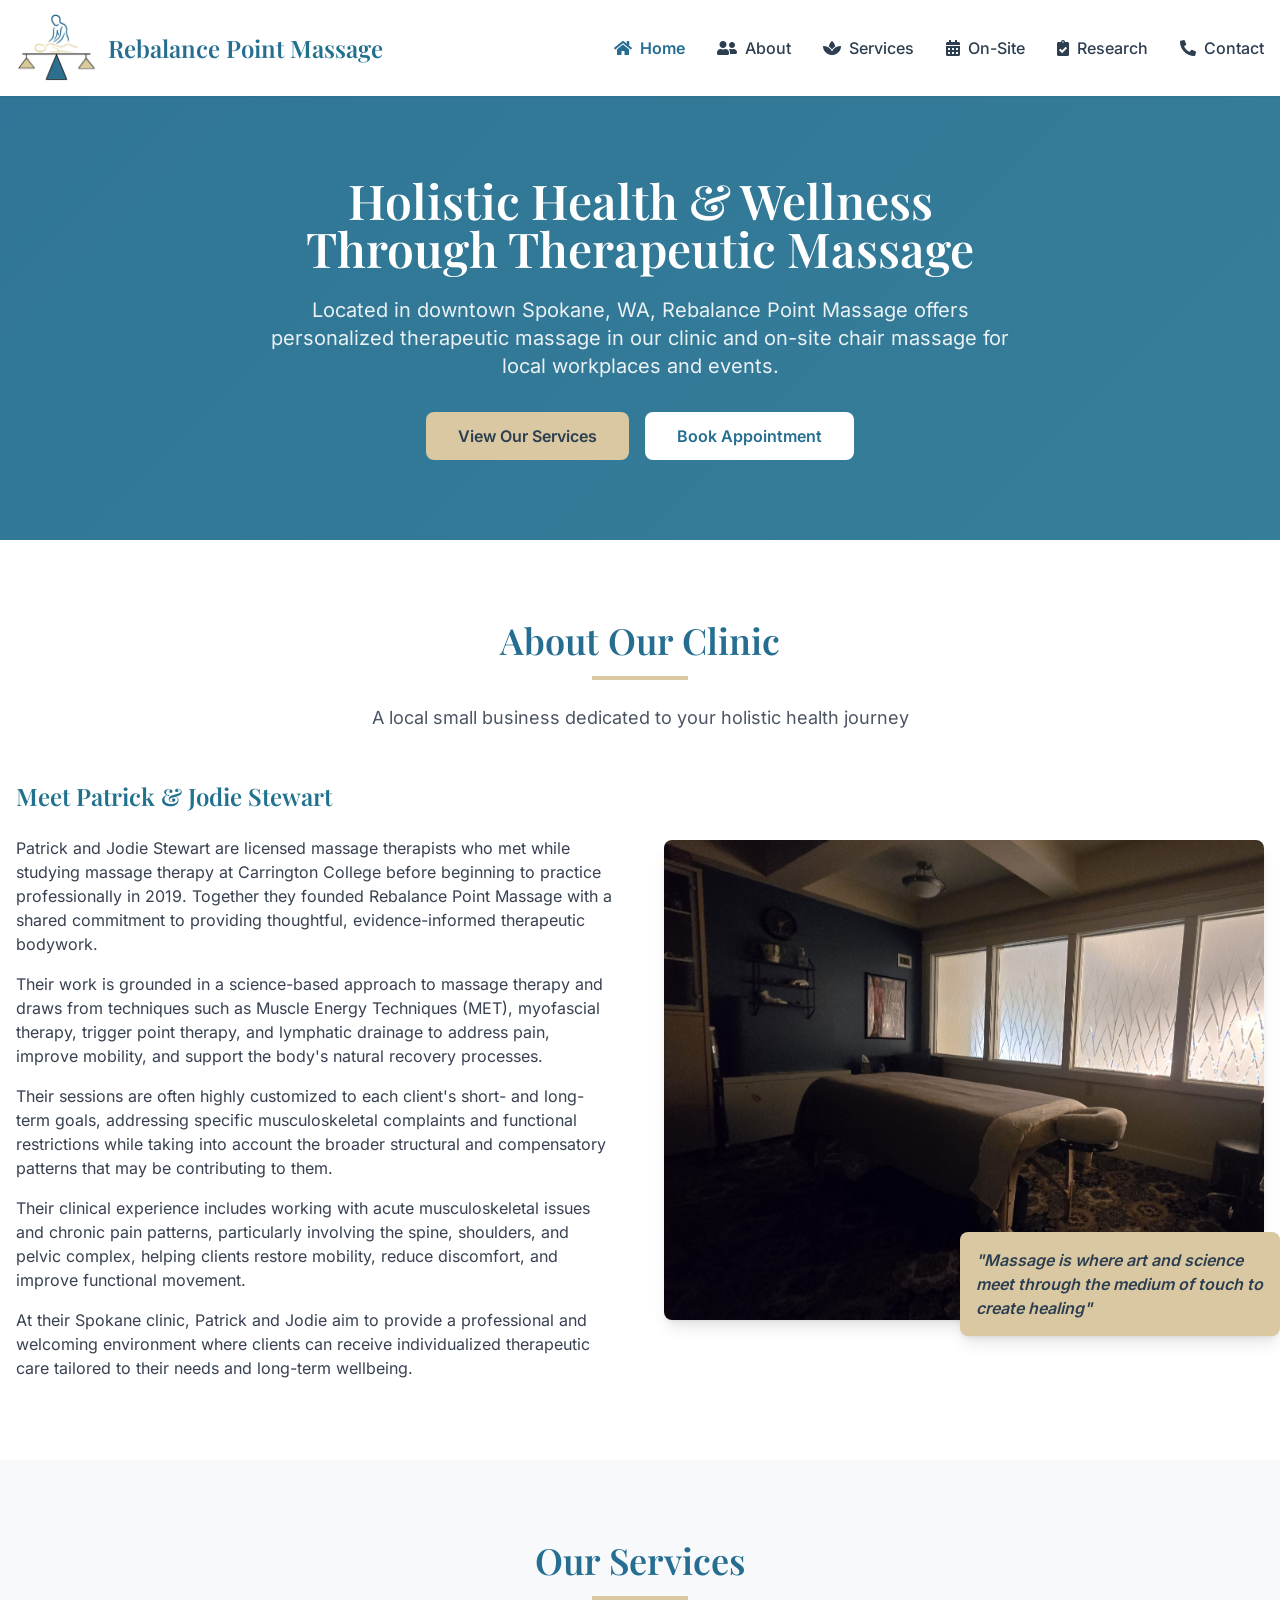
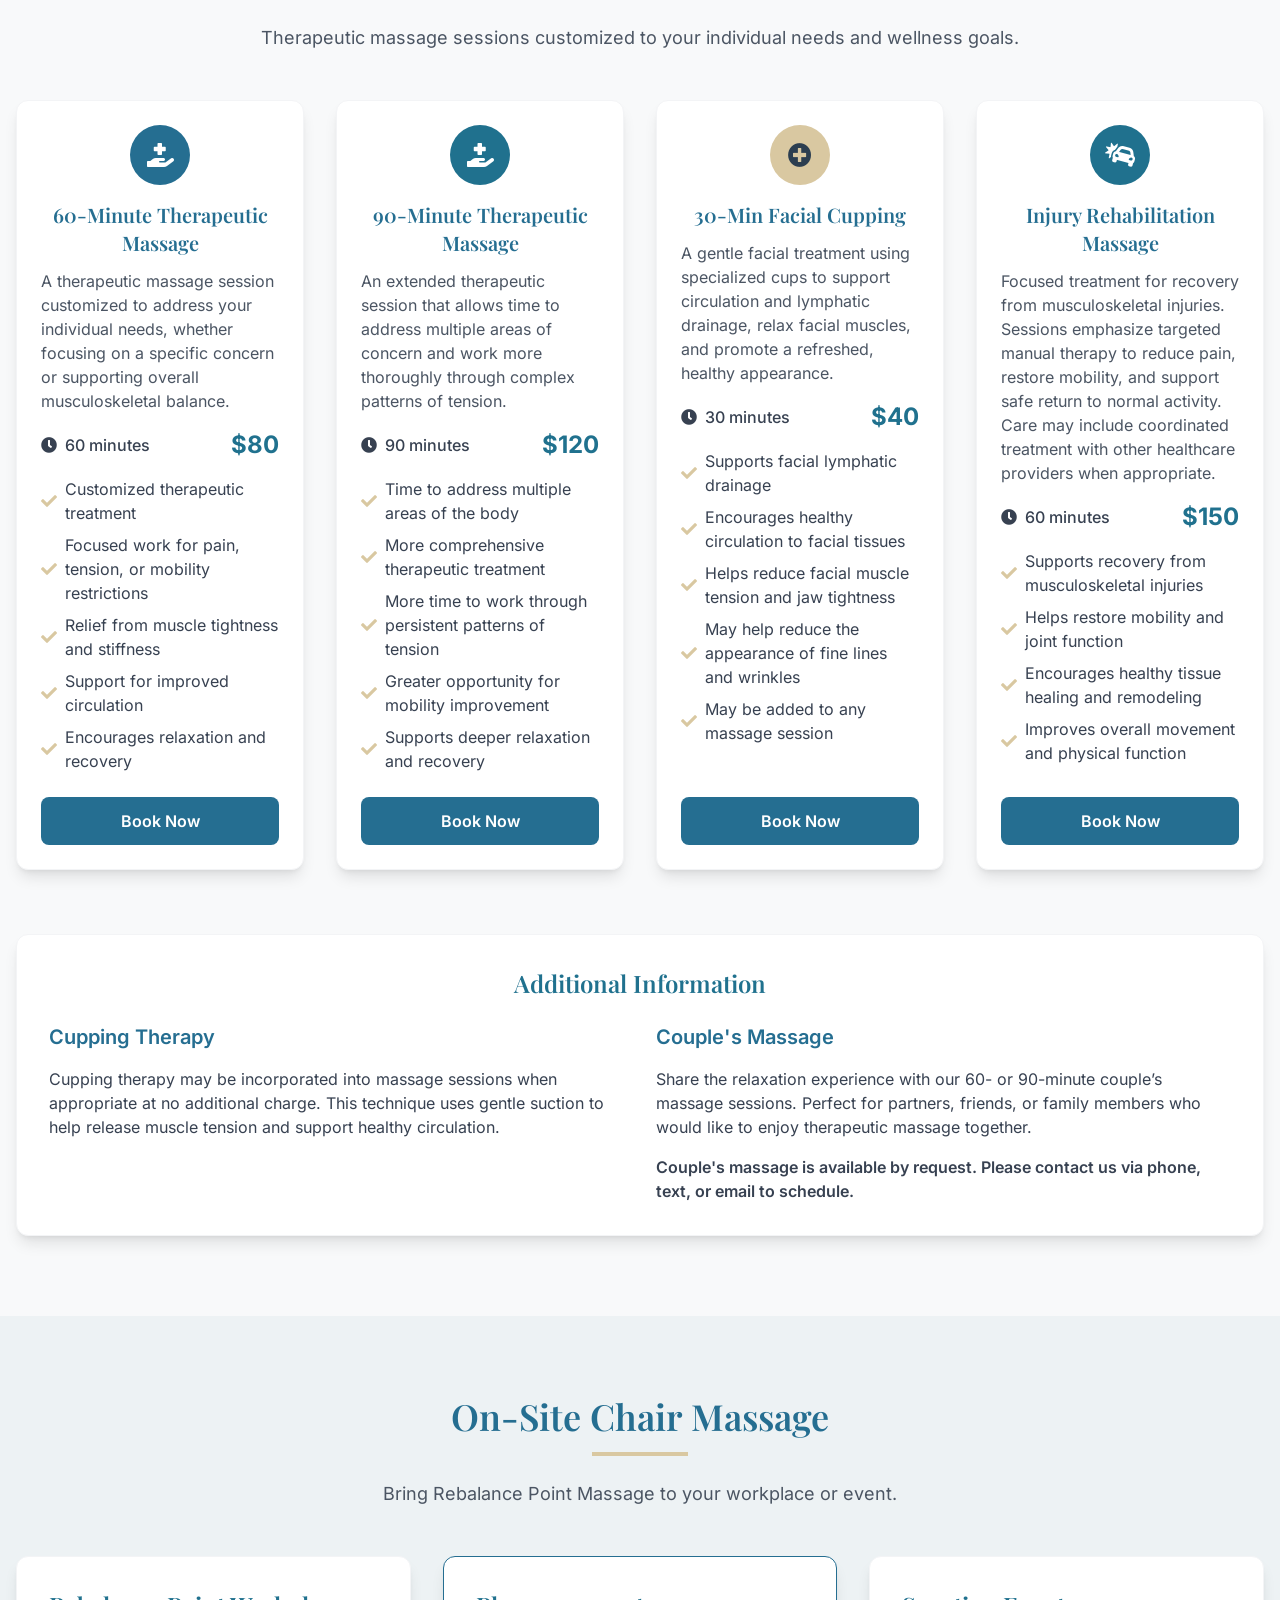
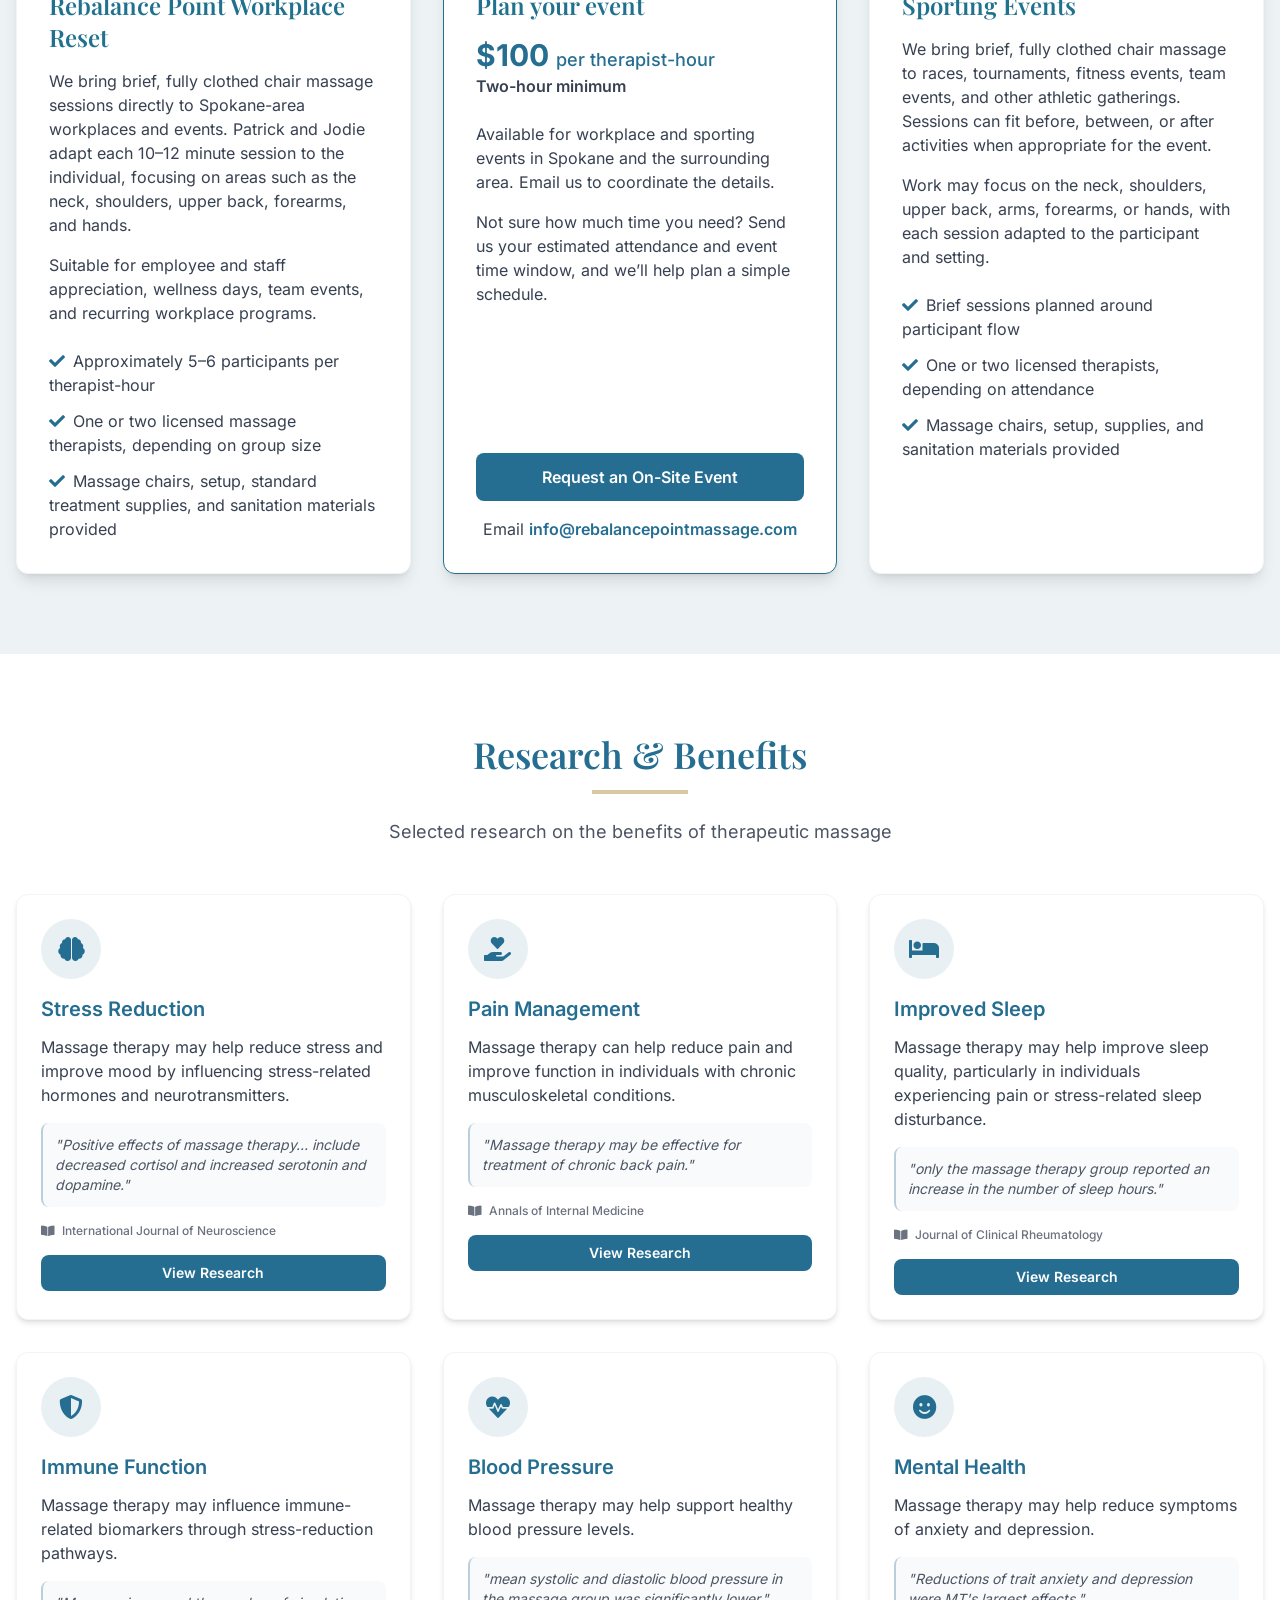
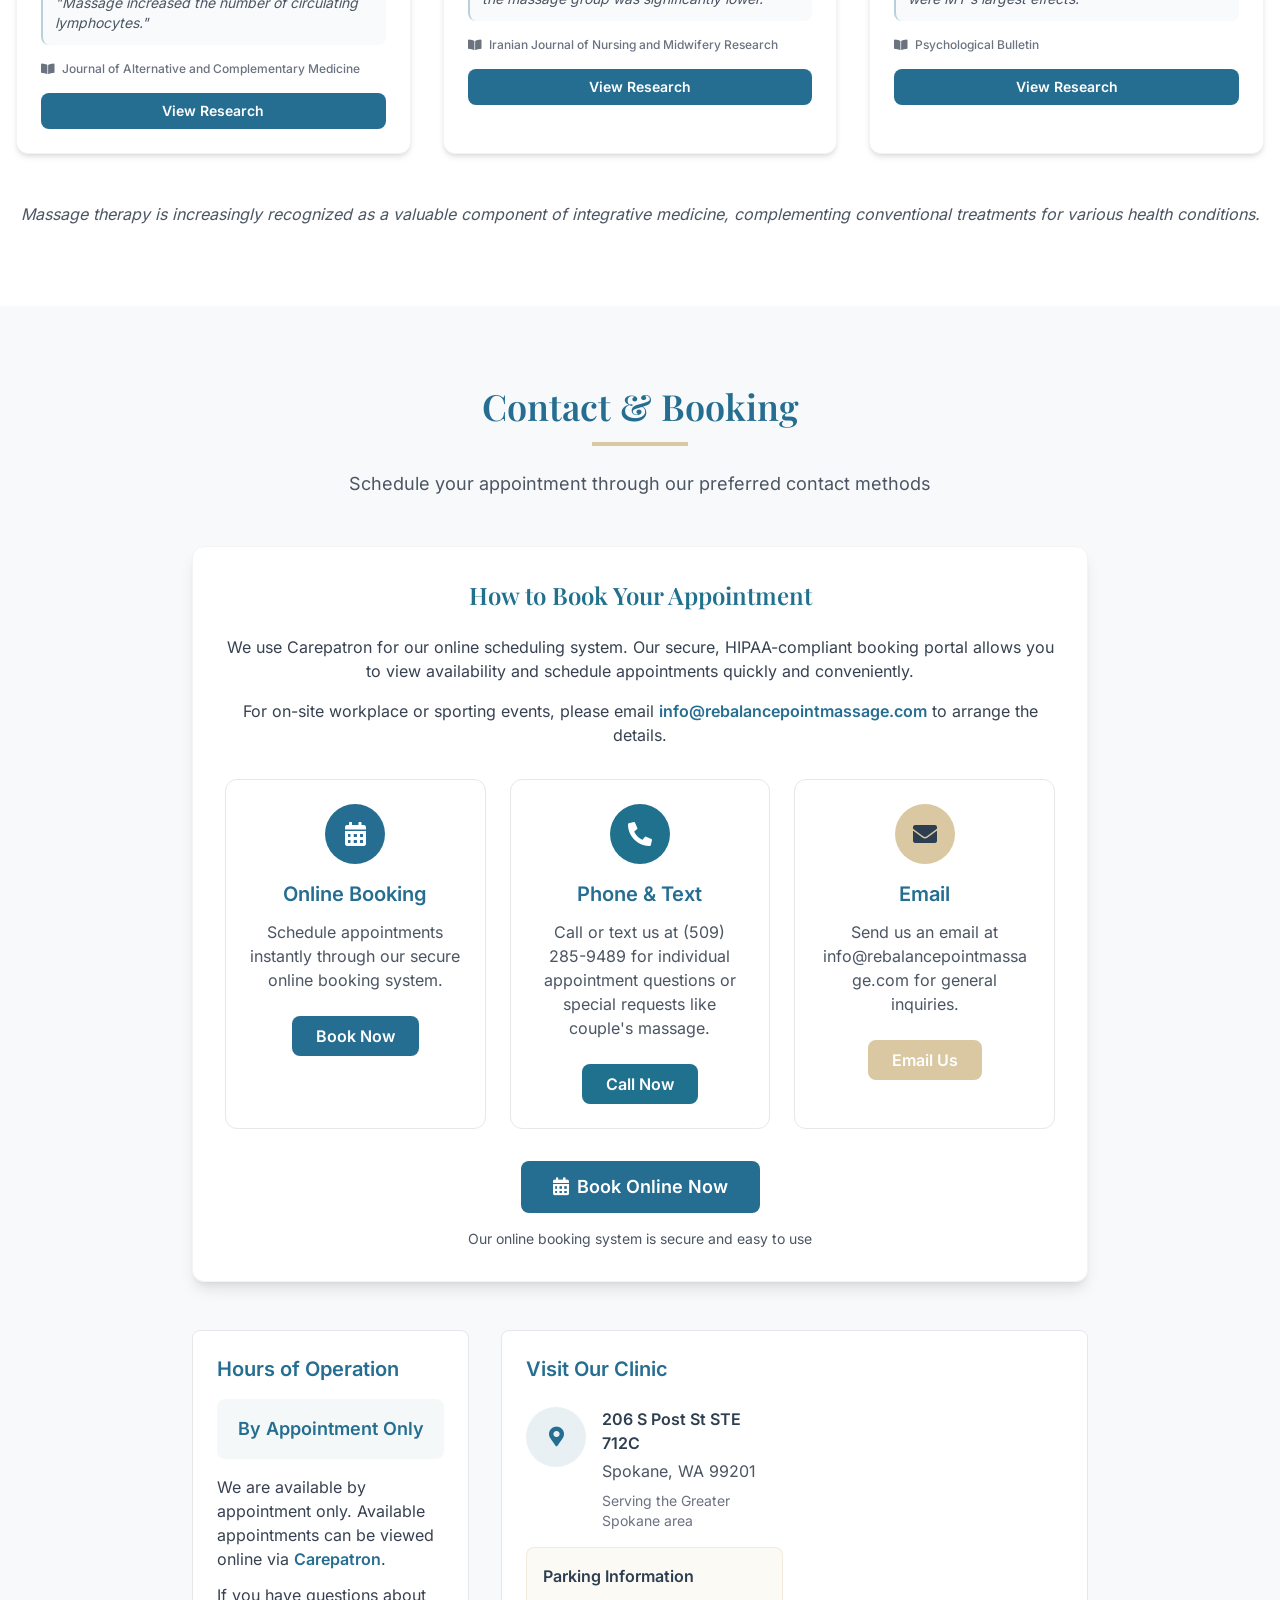
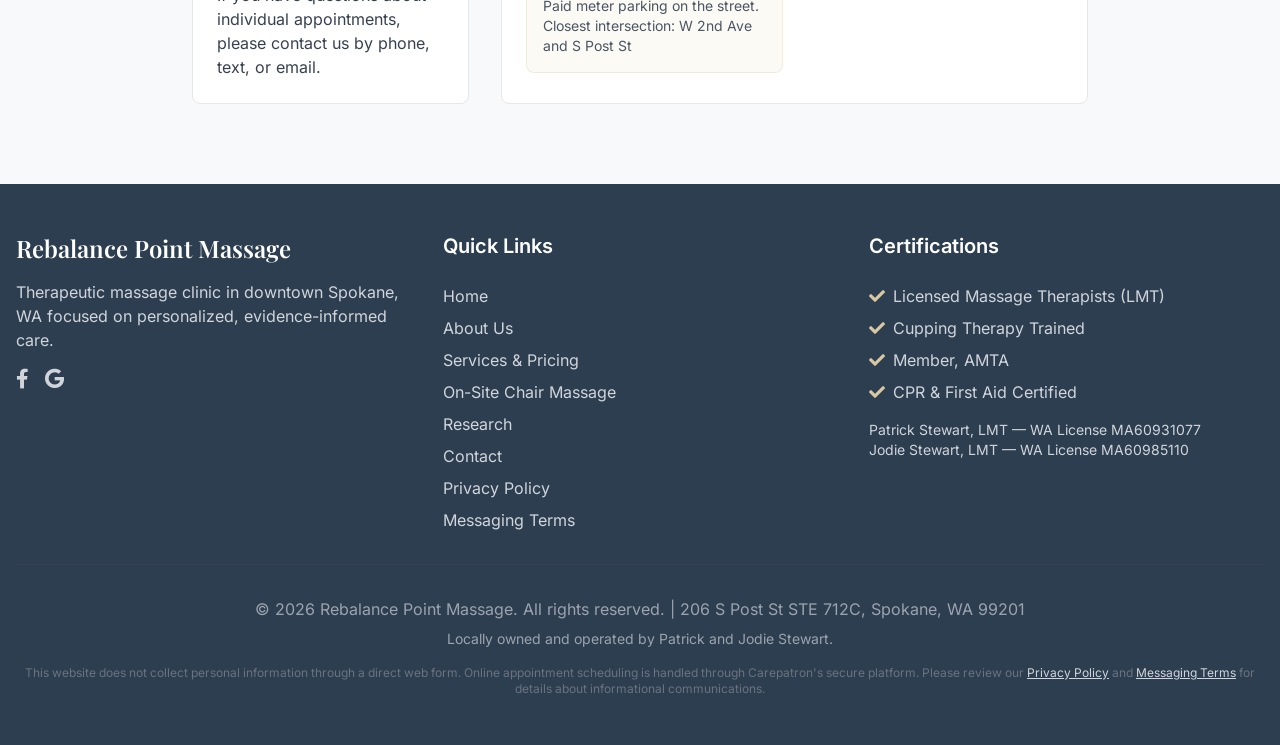
==== index.html @ 07e5bb80 "modified:   index.html 	modified:   privacy.html 	modified:   terms.html" ====
<!DOCTYPE html>
<html lang="en">
<head>
    <base target="_self">
    <meta charset="UTF-8">
    <meta name="viewport" content="width=device-width, initial-scale=1.0">
    <title>Rebalance Point Massage | Therapeutic &amp; On-Site Chair Massage in Spokane</title>

    <!-- Favicon -->
     <link rel="icon" href="/favicon.ico">
    <link rel="icon" type="image/png" sizes="32x32" href="/favicon-32x32.png">
    <link rel="icon" type="image/png" sizes="16x16" href="/favicon-16x16.png">
    <link rel="apple-touch-icon" sizes="180x180" href="/apple-touch-icon.png">
    <link rel="manifest" href="/site.webmanifest">
    
    <meta name="description" content="Therapeutic massage in downtown Spokane, plus on-site chair massage for workplaces, races, tournaments, and sporting events in the Spokane area.">
    <meta name="keywords" content="therapeutic massage Spokane, on-site chair massage Spokane, workplace chair massage, corporate chair massage, sporting event massage Spokane">
    <meta name="author" content="Rebalance Point Massage">
    <meta property="og:title" content="Rebalance Point Massage | Therapeutic &amp; On-Site Chair Massage">
    <meta property="og:description" content="Therapeutic massage in downtown Spokane and on-site chair massage for local workplaces, races, tournaments, and sporting events.">
    <meta property="og:type" content="website">
    <meta property="og:url" content="https://rebalancepointmassage.com">
    <link rel="canonical" href="https://rebalancepointmassage.com">
    <link rel="stylesheet" href="css/tailwind.css">
    <link rel="stylesheet" href="css/fontawesome.css">
    <link rel="stylesheet" href="css/fonts.css">
    <style>
        html {
            scroll-behavior: smooth;
        }
        .hero-gradient {
            background: linear-gradient(135deg, rgba(37, 110, 145, 0.95) 0%, rgba(32, 113, 142, 0.9) 100%);
        }
        .section-padding {
            padding-top: 3rem;
            padding-bottom: 3rem;
        }
        @media (min-width: 768px) {
            .section-padding {
                padding-top: 5rem;
                padding-bottom: 5rem;
            }
        }
        .card-hover {
            transition: transform 0.3s ease, box-shadow 0.3s ease;
        }
        .card-hover:hover {
            transform: translateY(-5px);
            box-shadow: 0 10px 25px rgba(0, 0, 0, 0.1);
        }
        .service-icon {
            width: 60px;
            height: 60px;
            display: flex;
            align-items: center;
            justify-content: center;
            border-radius: 50%;
            margin-bottom: 1rem;
        }
        .contact-card {
            transition: all 0.3s ease;
        }
        .contact-card:hover {
            transform: translateY(-3px);
            box-shadow: 0 8px 20px rgba(37, 110, 145, 0.15);
        }
        #workplace {
            scroll-margin-top: 6rem;
        }
        @media (min-width: 768px) and (max-width: 1279px) {
            .onsite-planning { grid-column: 1 / -1; }
            .site-desktop-nav { display: none; }
            .site-mobile-menu-button { display: block; }
            .site-mobile-nav:not(.hidden) { display: block; }
        }
        @media (min-width: 1280px) {
            .onsite-grid { grid-template-columns: repeat(3, minmax(0, 1fr)); }
            .onsite-workplace { grid-column: 1; grid-row: 1; }
            .onsite-planning { grid-column: 2; grid-row: 1; }
            .onsite-sports { grid-column: 3; grid-row: 1; }
        }
    </style>
</head>
<body class="min-h-screen bg-light text-dark font-sans">
    <!-- Header & Navigation -->
    <header class="sticky top-0 z-50 bg-white shadow-sm">
        <div class="container mx-auto px-4">
            <nav class="flex justify-between items-center py-2">
                <div class="flex items-center gap-3">
                    <a href="#home" class="w-20 h-20 flex-shrink-0" title="Rebalance Point Massage">
                        <img src="images/rebalance-point-logo.png" alt="Rebalance Point Massage Logo" class="w-full h-full object-contain">
                    </a>
                    <a href="#home" class="text-2xl font-serif font-semibold text-primary">Rebalance Point <span class="text-secondary">Massage</span></a>
                </div>
                
                <!-- Mobile menu button -->
                <button id="mobile-menu-button" class="site-mobile-menu-button md:hidden text-primary text-xl" type="button" aria-label="Toggle navigation menu" aria-expanded="false" aria-controls="mobile-nav">
                    <i class="fas fa-bars"></i>
                </button>
                
                <!-- Desktop Navigation -->
                <ul id="desktop-nav" class="site-desktop-nav hidden md:flex space-x-8">
                    <!-- Navigation items will be rendered here -->
                </ul>
            </nav>
            
            <!-- Mobile Navigation -->
            <div id="mobile-nav" class="site-mobile-nav hidden md:hidden bg-white border-t py-4">
                <ul id="mobile-nav-list" class="space-y-3">
                    <!-- Mobile navigation items will be rendered here -->
                </ul>
            </div>
        </div>
    </header>

    <main>
        <!-- Hero Section -->
        <section id="home" class="hero-gradient text-white section-padding">
            <div class="container mx-auto px-4">
                <div class="max-w-3xl mx-auto text-center">
                    <h1 class="text-4xl md:text-5xl font-serif font-semibold mb-6">Holistic Health & Wellness Through Therapeutic Massage</h1>
                    <p class="text-xl mb-8 opacity-90">Located in downtown Spokane, WA, Rebalance Point Massage offers personalized therapeutic massage in our clinic and on-site chair massage for local workplaces and events.</p>
                    <div class="flex flex-col sm:flex-row gap-4 justify-center">
                        <a href="#services" class="bg-accent text-dark font-semibold py-3 px-8 rounded-lg hover:bg-opacity-90 transition duration-300">View Our Services</a>
                        <a href="https://book.carepatron.com/Rebalance-Point-Massage/All?p=B9d7sKXDTG6LRym3U5.KQQ&sc=KURssp65QgyobWfzcaGHAQ" target="_blank" rel="noopener noreferrer" class="bg-white text-primary font-semibold py-3 px-8 rounded-lg hover:bg-opacity-90 transition duration-300">Book Appointment</a>
                    </div>
                </div>
            </div>
        </section>

        <!-- About Section -->
        <section id="about" class="bg-white section-padding">
            <div class="container mx-auto px-4">
                <div class="text-center mb-12">
                    <h2 class="text-3xl md:text-4xl font-serif font-semibold text-primary mb-4">About Our Clinic</h2>
                    <div class="w-24 h-1 bg-accent mx-auto mb-6"></div>
                    <p class="text-lg text-gray-600 max-w-3xl mx-auto">A local small business dedicated to your holistic health journey</p>
                </div>
                
                <div class="grid md:grid-cols-2 gap-12 items-center">
                    <div>
                        <h3 class="text-2xl font-serif font-semibold text-secondary mb-6">Meet Patrick & Jodie Stewart</h3>
                        <p class="text-gray-700 mb-4">Patrick and Jodie Stewart are licensed massage therapists who met while studying massage therapy at Carrington College before beginning to practice professionally in 2019. Together they founded Rebalance Point Massage with a shared commitment to providing thoughtful, evidence-informed therapeutic bodywork.</p>
                        <p class="text-gray-700 mb-4">Their work is grounded in a science-based approach to massage therapy and draws from techniques such as Muscle Energy Techniques (MET), myofascial therapy, trigger point therapy, and lymphatic drainage to address pain, improve mobility, and support the body's natural recovery processes.</p>
                        <p class="text-gray-700 mb-4">Their sessions are often highly customized to each client's short- and long-term goals, addressing specific musculoskeletal complaints and functional restrictions while taking into account the broader structural and compensatory patterns that may be contributing to them.</p>
                        <p class="text-gray-700 mb-4">Their clinical experience includes working with acute musculoskeletal issues and chronic pain patterns, particularly involving the spine, shoulders, and pelvic complex, helping clients restore mobility, reduce discomfort, and improve functional movement.</p>
                        <p class="text-gray-700">At their Spokane clinic, Patrick and Jodie aim to provide a professional and welcoming environment where clients can receive individualized therapeutic care tailored to their needs and long-term wellbeing.</p>
                    </div>
                    <div class="relative">
                        <img src="images/massage-room.jpg" alt="Massage Room" class="rounded-lg shadow-lg w-full object-cover" style="min-height:320px;max-height:500px;">
                        <div class="absolute -bottom-4 -right-4 bg-accent text-dark p-4 rounded-lg shadow-lg max-w-xs">
                            <p class="font-semibold italic">"Massage is where art and science meet through the medium of touch to create healing"</p>
                        </div>
                    </div>
                </div>
            </div>
        </section>

        <!-- Services Section -->
        <section id="services" class="bg-light section-padding">
            <div class="container mx-auto px-4">
                <div class="text-center mb-12">
                    <h2 class="text-3xl md:text-4xl font-serif font-semibold text-primary mb-4">Our Services</h2>
                    <div class="w-24 h-1 bg-accent mx-auto mb-6"></div>
                    <p class="text-lg text-gray-600 max-w-3xl mx-auto">Therapeutic massage sessions customized to your individual needs and wellness goals.</p>
                </div>
                
                <div id="services-grid" class="grid grid-cols-1 md:grid-cols-2 xl:grid-cols-4 gap-8 max-w-7xl mx-auto">
                    <!-- Services will be rendered here -->
                </div>
                
                <div class="mt-16 bg-white rounded-xl p-8 shadow-lg border border-gray-100">
                    <h3 class="text-2xl font-serif font-semibold text-secondary mb-6 text-center">Additional Information</h3>
                    <div class="grid md:grid-cols-2 gap-8">
                        <div>
                            <h4 class="text-xl font-semibold text-primary mb-4">Cupping Therapy</h4>
                            <p class="text-gray-700 mb-4">Cupping therapy may be incorporated into massage sessions when appropriate at no additional charge. This technique uses gentle suction to help release muscle tension and support healthy circulation.</p>
                        </div>
                        <div>
                            <h4 class="text-xl font-semibold text-primary mb-4">Couple's Massage</h4>
                            <p class="text-gray-700 mb-4">Share the relaxation experience with our 60- or 90-minute couple’s massage sessions. Perfect for partners, friends, or family members who would like to enjoy therapeutic massage together.</p>
                            <p class="text-gray-700 font-semibold">Couple's massage is available by request. Please contact us via phone, text, or email to schedule.</p>
                        </div>
                    </div>
                </div>
            </div>
        </section>

        <!-- On-Site Chair Massage Section -->
        <section id="workplace" class="bg-primary bg-opacity-5 section-padding">
            <div class="container mx-auto px-4">
                <div class="text-center mb-12">
                    <h2 class="text-3xl md:text-4xl font-serif font-semibold text-primary mb-4">On-Site Chair Massage</h2>
                    <div class="w-24 h-1 bg-accent mx-auto mb-6"></div>
                    <p class="text-lg text-gray-600 max-w-3xl mx-auto">Bring Rebalance Point Massage to your workplace or event.</p>
                </div>

                <div class="onsite-grid grid grid-cols-1 md:grid-cols-2 gap-8 max-w-7xl mx-auto">
                    <div class="onsite-workplace bg-white rounded-xl p-8 shadow-lg border border-gray-100">
                        <h3 class="text-2xl font-serif font-semibold text-secondary mb-4">Rebalance Point Workplace Reset</h3>
                        <p class="text-gray-700 mb-4">We bring brief, fully clothed chair massage sessions directly to Spokane-area workplaces and events. Patrick and Jodie adapt each 10–12 minute session to the individual, focusing on areas such as the neck, shoulders, upper back, forearms, and hands.</p>
                        <p class="text-gray-700 mb-6">Suitable for employee and staff appreciation, wellness days, team events, and recurring workplace programs.</p>
                        <ul class="space-y-3 text-gray-700">
                            <li><i class="fas fa-check text-primary mr-2" aria-hidden="true"></i>Approximately 5–6 participants per therapist-hour</li>
                            <li><i class="fas fa-check text-primary mr-2" aria-hidden="true"></i>One or two licensed massage therapists, depending on group size</li>
                            <li><i class="fas fa-check text-primary mr-2" aria-hidden="true"></i>Massage chairs, setup, standard treatment supplies, and sanitation materials provided</li>
                        </ul>
                    </div>

                    <div class="onsite-sports bg-white rounded-xl p-8 shadow-lg border border-gray-100">
                        <h3 class="text-2xl font-serif font-semibold text-secondary mb-4">Sporting Events</h3>
                        <p class="text-gray-700 mb-4">We bring brief, fully clothed chair massage to races, tournaments, fitness events, team events, and other athletic gatherings. Sessions can fit before, between, or after activities when appropriate for the event.</p>
                        <p class="text-gray-700 mb-6">Work may focus on the neck, shoulders, upper back, arms, forearms, or hands, with each session adapted to the participant and setting.</p>
                        <ul class="space-y-3 text-gray-700">
                            <li><i class="fas fa-check text-primary mr-2" aria-hidden="true"></i>Brief sessions planned around participant flow</li>
                            <li><i class="fas fa-check text-primary mr-2" aria-hidden="true"></i>One or two licensed therapists, depending on attendance</li>
                            <li><i class="fas fa-check text-primary mr-2" aria-hidden="true"></i>Massage chairs, setup, supplies, and sanitation materials provided</li>
                        </ul>
                    </div>

                    <div class="onsite-planning flex flex-col w-full max-w-4xl mx-auto bg-white rounded-xl p-8 shadow-lg border border-primary">
                        <h3 class="text-2xl font-serif font-semibold text-secondary mb-4">Plan your event</h3>
                        <p class="text-3xl font-bold text-primary">$100 <span class="text-lg font-medium">per therapist-hour</span></p>
                        <p class="text-gray-700 font-semibold mb-6">Two-hour minimum</p>
                        <p class="text-gray-700 mb-4">Available for workplace and sporting events in Spokane and the surrounding area. Email us to coordinate the details.</p>
                        <p class="text-gray-700 mb-6">Not sure how much time you need? Send us your estimated attendance and event time window, and we’ll help plan a simple schedule.</p>
                        <div class="mt-auto">
                            <a href="mailto:info@rebalancepointmassage.com?subject=On-Site%20Massage%20Event%20Inquiry" class="block w-full bg-primary text-white text-center font-semibold py-3 px-6 rounded-lg hover:bg-secondary transition duration-300">Request an On-Site Event</a>
                            <p class="text-center text-gray-700 mt-4 break-words">Email <a href="mailto:info@rebalancepointmassage.com?subject=On-Site%20Massage%20Event%20Inquiry" class="text-primary font-semibold hover:underline">info@rebalancepointmassage.com</a></p>
                        </div>
                    </div>
                </div>
            </div>
        </section>

        <!-- Research Section -->
        <section id="research" class="bg-white section-padding">
            <div class="container mx-auto px-4">
                <div class="text-center mb-12">
                    <h2 class="text-3xl md:text-4xl font-serif font-semibold text-primary mb-4">Research & Benefits</h2>
                    <div class="w-24 h-1 bg-accent mx-auto mb-6"></div>
                    <p class="text-lg text-gray-600 max-w-3xl mx-auto">Selected research on the benefits of therapeutic massage</p>
                </div>
                
                <div id="research-grid" class="grid md:grid-cols-2 lg:grid-cols-3 gap-8">
                    <!-- Research items will be rendered here -->
                </div>
                
                <div class="mt-12 text-center">
                    <p class="text-gray-600 italic">Massage therapy is increasingly recognized as a valuable component of integrative medicine, complementing conventional treatments for various health conditions.</p>
                </div>
            </div>
        </section>

        <!-- Contact Section -->
        <section id="contact" class="bg-light section-padding">
            <div class="container mx-auto px-4">
                <div class="text-center mb-12">
                    <h2 class="text-3xl md:text-4xl font-serif font-semibold text-primary mb-4">Contact & Booking</h2>
                    <div class="w-24 h-1 bg-accent mx-auto mb-6"></div>
                    <p class="text-lg text-gray-600 max-w-3xl mx-auto">Schedule your appointment through our preferred contact methods</p>
                </div>
                
                <div class="max-w-4xl mx-auto">
                    <div class="bg-white rounded-xl shadow-lg border border-gray-100 p-8 mb-12">
                        <h3 class="text-2xl font-serif font-semibold text-secondary mb-6 text-center">How to Book Your Appointment</h3>
                        <p class="text-gray-700 text-center mb-4">We use Carepatron for our online scheduling system. Our secure, HIPAA-compliant booking portal allows you to view availability and schedule appointments quickly and conveniently.</p>
                        <p class="text-gray-700 text-center mb-8 break-words">For on-site workplace or sporting events, please email <a href="mailto:info@rebalancepointmassage.com?subject=On-Site%20Massage%20Event%20Inquiry" class="text-primary font-semibold hover:underline">info@rebalancepointmassage.com</a> to arrange the details.</p>
                        
                        <div id="contact-methods" class="grid md:grid-cols-3 gap-6 mb-8">
                            <!-- Contact methods will be rendered here -->
                        </div>
                        
                        <div class="text-center">
                            <a href="https://book.carepatron.com/Rebalance-Point-Massage/All?p=B9d7sKXDTG6LRym3U5.KQQ&sc=KURssp65QgyobWfzcaGHAQ" target="_blank" rel="noopener noreferrer" class="inline-block bg-primary text-white font-semibold py-3 px-8 rounded-lg hover:bg-secondary transition duration-300 text-lg">
                                <i class="fas fa-calendar-alt mr-2"></i>Book Online Now
                            </a>
                            <p class="text-gray-600 mt-4 text-sm">Our online booking system is secure and easy to use</p>
                        </div>
                    </div>
                    
                    <div class="grid grid-cols-1 lg:grid-cols-3 gap-8">
                        <div class="bg-white p-6 rounded-lg border border-gray-200 lg:col-span-1">
                            <h4 class="text-xl font-semibold text-primary mb-4">Hours of Operation</h4>
                            <div class="space-y-4">
                                <div class="p-4 bg-primary bg-opacity-5 rounded-lg">
                                    <p class="text-lg font-semibold text-primary text-center">By Appointment Only</p>
                                </div>
                                <div class="text-gray-700 space-y-3">
                                    <p>We are available by appointment only. Available appointments can be viewed online via <a href="https://book.carepatron.com/Rebalance-Point-Massage/All?p=B9d7sKXDTG6LRym3U5.KQQ&sc=KURssp65QgyobWfzcaGHAQ" target="_blank" rel="noopener noreferrer" class="text-primary font-semibold hover:underline">Carepatron</a>.</p>
                                    <p>If you have questions about individual appointments, please contact us by phone, text, or email.</p>
                                </div>
                            </div>
                        </div>
                        
                        <div class="bg-white p-6 rounded-lg border border-gray-200 lg:col-span-2">
                            <h4 class="text-xl font-semibold text-primary mb-6">Visit Our Clinic</h4>
                            <div class="grid grid-cols-1 md:grid-cols-2 gap-6 items-start">
                                <div class="space-y-4">
                                    <div class="flex items-start">
                                        <div class="service-icon bg-primary bg-opacity-10 text-primary mr-4 flex-shrink-0">
                                            <i class="fas fa-map-marker-alt text-xl"></i>
                                        </div>
                                        <div>
                                            <h5 class="font-semibold text-dark mb-1">206 S Post St STE 712C</h5>
                                            <p class="text-gray-600">Spokane, WA 99201</p>
                                            <p class="text-gray-500 text-sm mt-2">Serving the Greater Spokane area</p>
                                        </div>
                                    </div>
                                    <div class="p-4 bg-accent bg-opacity-10 rounded-lg border border-accent border-opacity-30">
                                        <h5 class="font-semibold text-dark mb-2">Parking Information</h5>
                                        <p class="text-gray-600 text-sm">Paid meter parking on the street. Closest intersection: W 2nd Ave and S Post St</p>
                                    </div>
                                </div>
                                
                                <div>
                                    <div class="overflow-hidden rounded-lg">
                                        <iframe 
                                            src="https://www.google.com/maps/embed?pb=!1m18!1m12!1m3!1d2687.555162682742!2d-117.42630812290534!3d47.65421057119421!2m3!1f0!2f0!3f0!3m2!1i1024!2i768!4f13.1!3m3!1m2!1s0x549e18669e0cef0f%3A0x70dc9730a5f0c6fa!2s206%20S%20Post%20St%2C%20Spokane%2C%20WA%2099201!5e0!3m2!1sen!2sus!4v1773249098674!5m2!1sen!2sus"
                                            width="100%"
                                            height="260"
                                            style="border:0;"
                                            allowfullscreen=""
                                            loading="lazy"
                                            referrerpolicy="no-referrer-when-downgrade">
                                        </iframe>
                                    </div>
                                </div>
                            </div>
                        </div>
                    </div>
                </div>
            </div>
        </section>
    </main>

    <!-- Footer -->
    <footer class="bg-dark text-white py-12">
        <div class="container mx-auto px-4">
            <div class="grid md:grid-cols-3 gap-8 mb-8">
                <div>
                    <h3 class="text-2xl font-serif font-semibold text-white mb-4">Rebalance Point Massage</h3>
                    <p class="text-gray-300 mb-4">Therapeutic massage clinic in downtown Spokane, WA focused on personalized, evidence-informed care.</p>
                    <div class="flex space-x-4">
                        <a href="https://www.facebook.com/rebalancepointmassage" target="_blank" rel="noopener noreferrer" class="text-gray-300 hover:text-accent transition duration-300"><i class="fab fa-facebook-f text-xl"></i></a>
                        <!-- <a href="#" class="text-gray-300 hover:text-accent transition duration-300"><i class="fab fa-instagram text-xl"></i></a> -->
                        <a href="https://share.google/DWDWPV4DUFRZWSyEN" target="_blank" rel="noopener noreferrer" class="text-gray-300 hover:text-accent transition duration-300"><i class="fab fa-google text-xl"></i></a>
                    </div>
                </div>
                
                <div>
                    <h4 class="text-xl font-semibold text-white mb-6">Quick Links</h4>
                    <ul id="footer-links" class="space-y-2">
                        <!-- Footer links will be rendered here -->
                    </ul>
                </div>
                
                <div>
                    <h4 class="text-xl font-semibold text-white mb-6">Certifications</h4>
                    <ul class="space-y-2 text-gray-300">
                        <li class="flex items-center"><i class="fas fa-check text-accent mr-2"></i> Licensed Massage Therapists (LMT)</li>
                        <li class="flex items-center"><i class="fas fa-check text-accent mr-2"></i> Cupping Therapy Trained</li>
                        <li class="flex items-center"><i class="fas fa-check text-accent mr-2"></i> Member, AMTA</li>
                        <li class="flex items-center"><i class="fas fa-check text-accent mr-2"></i> CPR & First Aid Certified</li>
                    </ul>
                    <p class="text-gray-300 text-sm mt-4">Patrick Stewart, LMT — WA License MA60931077<br>Jodie Stewart, LMT — WA License MA60985110</p>
                </div>
            </div>
            
            <div class="pt-8 border-t border-gray-700 text-center text-gray-400">
                <p>&copy; <span id="current-year"></span> Rebalance Point Massage. All rights reserved. | 206 S Post St STE 712C, Spokane, WA 99201</p>
                <p class="mt-2 text-sm">Locally owned and operated by Patrick and Jodie Stewart.</p>
                <p class="mt-4 text-xs text-gray-500">This website does not collect personal information through a direct web form. Online appointment scheduling is handled through Carepatron's secure platform. Please review our <a href="./privacy.html" class="text-gray-300 hover:text-accent underline">Privacy Policy</a> and <a href="./terms.html" class="text-gray-300 hover:text-accent underline">Messaging Terms</a> for details about informational communications.</p>
            </div>
        </div>
    </footer>

    <script>
        // Data Layer
        const navigationItems = [
            { "label": "Home", "href": "#home", "icon": "fas fa-home" },
            { "label": "About", "href": "#about", "icon": "fas fa-user-friends" },
            { "label": "Services", "href": "#services", "icon": "fas fa-spa" },
            { "label": "On-Site", "href": "#workplace", "icon": "fas fa-calendar-alt" },
            { "label": "Research", "href": "#research", "icon": "fas fa-clipboard-check" },
            { "label": "Contact", "href": "#contact", "icon": "fas fa-phone-alt" }
        ];

        const services = [
            { 
                "title": "60-Minute Therapeutic Massage", 
                "description": "A therapeutic massage session customized to address your individual needs, whether focusing on a specific concern or supporting overall musculoskeletal balance.",
                "duration": "60 minutes",
                "price": "$80",
                "icon": "fas fa-hand-holding-medical",
                "color": "primary",
                "features": ["Customized therapeutic treatment", "Focused work for pain, tension, or mobility restrictions", "Relief from muscle tightness and stiffness", "Support for improved circulation", "Encourages relaxation and recovery"]
            },
            { 
                "title": "90-Minute Therapeutic Massage", 
                "description": "An extended therapeutic session that allows time to address multiple areas of concern and work more thoroughly through complex patterns of tension.",
                "duration": "90 minutes",
                "price": "$120",
                "icon": "fas fa-hand-holding-medical",
                "color": "secondary",
                "features": ["Time to address multiple areas of the body", "More comprehensive therapeutic treatment", "More time to work through persistent patterns of tension", "Greater opportunity for mobility improvement", "Supports deeper relaxation and recovery"]
            },
            { 
                "title": "30-Min Facial Cupping", 
                "description": "A gentle facial treatment using specialized cups to support circulation and lymphatic drainage, relax facial muscles, and promote a refreshed, healthy appearance.",
                "duration": "30 minutes",
                "price": "$40",
                "icon": "fas fa-plus-circle",
                "color": "accent",
                "features": ["Supports facial lymphatic drainage", "Encourages healthy circulation to facial tissues", "Helps reduce facial muscle tension and jaw tightness", "May help reduce the appearance of fine lines and wrinkles", "May be added to any massage session" ]
            },
            { 
                "title": "Injury Rehabilitation Massage", 
                "description": "Focused treatment for recovery from musculoskeletal injuries. Sessions emphasize targeted manual therapy to reduce pain, restore mobility, and support safe return to normal activity. Care may include coordinated treatment with other healthcare providers when appropriate.",
                "duration": "60 minutes",
                "price": "$150",
                "icon": "fas fa-car-crash",
                "color": "secondary",
                "features": ["Supports recovery from musculoskeletal injuries", "Helps restore mobility and joint function", "Encourages healthy tissue healing and remodeling", "Improves overall movement and physical function"]
            }
        ];

        const researchItems = [
            { 
                "title": "Stress Reduction", 
                "claim": "Massage therapy may help reduce stress and improve mood by influencing stress-related hormones and neurotransmitters.",
                "quote": "Positive effects of massage therapy… include decreased cortisol and increased serotonin and dopamine.",
                "icon": "fas fa-brain",
                "source": "International Journal of Neuroscience",
                "link": "https://pubmed.ncbi.nlm.nih.gov/16162447/"
            },
            { 
                "title": "Pain Management", 
                "claim": "Massage therapy can help reduce pain and improve function in individuals with chronic musculoskeletal conditions.",
                "quote": "Massage therapy may be effective for treatment of chronic back pain.",
                "icon": "fas fa-hand-holding-heart",
                "source": "Annals of Internal Medicine",
                "link": "https://pubmed.ncbi.nlm.nih.gov/21727288/"
            },
            { 
                "title": "Improved Sleep", 
                "claim": "Massage therapy may help improve sleep quality, particularly in individuals experiencing pain or stress-related sleep disturbance.",
                "quote": "only the massage therapy group reported an increase in the number of sleep hours.",
                "icon": "fas fa-bed",
                "source": "Journal of Clinical Rheumatology",
                "link": "https://pubmed.ncbi.nlm.nih.gov/17041326/"
            },
            { 
                "title": "Immune Function", 
                "claim": "Massage therapy may influence immune-related biomarkers through stress-reduction pathways.",
                "quote": "Massage increased the number of circulating lymphocytes.",
                "icon": "fas fa-shield-alt",
                "source": "Journal of Alternative and Complementary Medicine",
                "link": "https://pubmed.ncbi.nlm.nih.gov/20809811/"
            },
            { 
                "title": "Blood Pressure", 
                "claim": "Massage therapy may help support healthy blood pressure levels.",
                "quote": "mean systolic and diastolic blood pressure in the massage group was significantly lower.",
                "icon": "fas fa-heartbeat",
                "source": "Iranian Journal of Nursing and Midwifery Research",
                "link": "https://pubmed.ncbi.nlm.nih.gov/22039381/"
            },
            { 
                "title": "Mental Health", 
                "claim": "Massage therapy may help reduce symptoms of anxiety and depression.",
                "quote": "Reductions of trait anxiety and depression were MT's largest effects.",
                "icon": "fas fa-smile",
                "source": "Psychological Bulletin",
                "link": "https://pubmed.ncbi.nlm.nih.gov/15114504/"
            }
        ];

        const contactMethods = [
            { 
                "title": "Online Booking", 
                "description": "Schedule appointments instantly through our secure online booking system.",
                "icon": "fas fa-calendar-alt",
                "color": "primary",
                "action": "https://book.carepatron.com/Rebalance-Point-Massage/All?p=B9d7sKXDTG6LRym3U5.KQQ&sc=KURssp65QgyobWfzcaGHAQ",
                "actionText": "Book Now",
                "isExternal": true
            },
            { 
                "title": "Phone & Text", 
                "description": "Call or text us at (509) 285-9489 for individual appointment questions or special requests like couple's massage.",
                "icon": "fas fa-phone-alt",
                "color": "secondary",
                "action": "tel:5092859489",
                "actionText": "Call Now",
                "isExternal": false
            },
            { 
                "title": "Email", 
                "description": "Send us an email at info@rebalancepointmassage.com for general inquiries.",
                "icon": "fas fa-envelope",
                "color": "accent",
                "action": "mailto:info@rebalancepointmassage.com",
                "actionText": "Email Us",
                "isExternal": false
            }
        ];

        const footerLinks = [
            { "label": "Home", "href": "#home" },
            { "label": "About Us", "href": "#about" },
            { "label": "Services & Pricing", "href": "#services" },
            { "label": "On-Site Chair Massage", "href": "#workplace" },
            { "label": "Research", "href": "#research" },
            { "label": "Contact", "href": "#contact" },
            { "label": "Privacy Policy", "href": "./privacy.html" },
            { "label": "Messaging Terms", "href": "./terms.html" }
        ];

        // Reusable Render Functions
        function renderNavItems(items, isMobile = false) {
            return items.map(item => {
                const mobileClass = isMobile ? "block py-3 px-4 text-lg hover:bg-primary hover:bg-opacity-10 hover:text-primary rounded-lg transition duration-300" : "text-dark hover:text-primary font-medium transition duration-300";
                return `<li><a href="${item.href}" class="${mobileClass}"><i class="${item.icon} mr-2"></i>${item.label}</a></li>`;
            }).join("");
        }

        function renderServices(items) {
            return items.map(item => {
                const colorClass = item.color === "accent" ? "bg-accent text-dark" : `bg-${item.color} text-white`;
                return `
                <div class="bg-white rounded-xl shadow-lg card-hover overflow-hidden border border-gray-100 h-full">
                    <div class="p-6 flex h-full flex-col">
                        <div class="service-icon ${colorClass} mx-auto">
                            <i class="${item.icon} text-2xl"></i>
                        </div>
                        <h3 class="text-xl font-serif font-semibold text-primary mb-3 text-center">${item.title}</h3>
                        <p class="text-gray-600 mb-4">${item.description}</p>
                        <div class="flex justify-between items-center mb-4">
                            <span class="text-gray-700 font-medium"><i class="fas fa-clock mr-1"></i> ${item.duration}</span>
                            <span class="text-2xl font-bold text-secondary">${item.price}</span>
                        </div>
                        <ul class="space-y-2 mb-6">
                            ${item.features.map(feature => `<li class="flex items-center text-gray-700"><i class="fas fa-check text-accent mr-2"></i>${feature}</li>`).join("")}
                        </ul>
                        <a href="https://book.carepatron.com/Rebalance-Point-Massage/All?p=B9d7sKXDTG6LRym3U5.KQQ&sc=KURssp65QgyobWfzcaGHAQ" target="_blank" rel="noopener noreferrer" class="block w-full bg-primary text-white text-center font-semibold py-3 rounded-lg hover:bg-secondary transition duration-300 mt-auto">Book Now</a>
                    </div>
                </div>`;
            }).join("");
        }

        function renderResearchItems(items) {
            return items.map(item => `
            <div class="bg-white rounded-xl p-6 shadow-md card-hover border border-gray-100">
                <div class="service-icon bg-primary bg-opacity-10 text-primary mb-4">
                    <i class="${item.icon} text-2xl"></i>
                </div>
                <h3 class="text-xl font-semibold text-primary mb-3">${item.title}</h3>
                <p class="text-gray-700 mb-4">${item.claim}</p>
                <div class="mb-4 p-3 bg-gray-50 rounded-lg border-l-2 border-primary border-opacity-30">
                    <p class="text-sm text-gray-600 italic">"${item.quote}"</p>
                </div>
                <div class="mb-4 text-xs text-gray-500">
                    <i class="fas fa-book-open mr-1"></i> <span class="font-medium">${item.source}</span>
                </div>
                <a href="${item.link}" target="_blank" rel="noopener noreferrer" class="inline-block w-full text-center bg-primary text-white font-semibold py-2 px-4 rounded-lg hover:bg-secondary transition duration-300 text-sm">
                    View Research
                </a>
            </div>`).join("");
        }

        function renderContactMethods(items) {
            return items.map(item => {
                const colorClass = item.color === "accent" ? "bg-accent text-dark" : `bg-${item.color} text-white`;
                const targetAttr = item.isExternal ? 'target="_blank" rel="noopener noreferrer"' : '';
                return `
                <div class="contact-card bg-white rounded-xl p-6 border border-gray-200 text-center">
                    <div class="service-icon ${colorClass} mx-auto">
                        <i class="${item.icon} text-2xl"></i>
                    </div>
                    <h3 class="text-xl font-semibold text-primary mb-3">${item.title}</h3>
                    <p class="text-gray-600 mb-6 break-words">${item.description}</p>
                    <a href="${item.action}" ${targetAttr} class="inline-block ${colorClass.replace('text-dark', 'text-white')} font-semibold py-2 px-6 rounded-lg hover:opacity-90 transition duration-300">
                        ${item.actionText}
                    </a>
                </div>`;
            }).join("");
        }

        function renderFooterLinks(items) {
            return items.map(item => `<li><a href="${item.href}" class="text-gray-300 hover:text-accent transition duration-300">${item.label}</a></li>`).join("");
        }

        // DOM Initialization
        document.addEventListener('DOMContentLoaded', function() {
            // Set current year in footer
            document.getElementById('current-year').textContent = new Date().getFullYear();
            
            // Render navigation
            document.getElementById('desktop-nav').innerHTML = renderNavItems(navigationItems);
            document.getElementById('mobile-nav-list').innerHTML = renderNavItems(navigationItems, true);
            
            // Render services
            document.getElementById('services-grid').innerHTML = renderServices(services);
            
            // Render research items
            document.getElementById('research-grid').innerHTML = renderResearchItems(researchItems);
            
            // Render contact methods
            document.getElementById('contact-methods').innerHTML = renderContactMethods(contactMethods);
            
            // Render footer links
            document.getElementById('footer-links').innerHTML = renderFooterLinks(footerLinks);
            
            // Mobile menu toggle
            const mobileMenuButton = document.getElementById('mobile-menu-button');
            const mobileNav = document.getElementById('mobile-nav');
            
            mobileMenuButton.addEventListener('click', function() {
                mobileNav.classList.toggle('hidden');
                mobileMenuButton.setAttribute('aria-expanded', String(!mobileNav.classList.contains('hidden')));
                const icon = mobileMenuButton.querySelector('i');
                if (mobileNav.classList.contains('hidden')) {
                    icon.classList.remove('fa-times');
                    icon.classList.add('fa-bars');
                } else {
                    icon.classList.remove('fa-bars');
                    icon.classList.add('fa-times');
                }
            });
            
            // Smooth scrolling for anchor links
            document.addEventListener('click', function(event) {
                const link = event.target.closest('a[href^="#"]');
                if (!link) return;
                
                const href = link.getAttribute('href');
                if (href === '#') return;
                
                event.preventDefault();
                const target = document.querySelector(href);
                if (target) {
                    // Close mobile menu if open
                    if (!mobileNav.classList.contains('hidden')) {
                        mobileNav.classList.add('hidden');
                        mobileMenuButton.setAttribute('aria-expanded', 'false');
                        const icon = mobileMenuButton.querySelector('i');
                        icon.classList.remove('fa-times');
                        icon.classList.add('fa-bars');
                    }
                    
                    window.scrollTo({
                        top: target.offsetTop - 80,
                        behavior: 'smooth'
                    });
                }
            });
            
            // Add active class to current section in navigation
            function updateActiveNav() {
                const sections = document.querySelectorAll('section[id]');
                const navLinks = document.querySelectorAll('nav a[href^="#"]');
                
                let currentSection = '';
                const scrollPosition = window.scrollY + 100;
                
                sections.forEach(section => {
                    const sectionTop = section.offsetTop;
                    const sectionHeight = section.clientHeight;
                    
                    if (scrollPosition >= sectionTop && scrollPosition < sectionTop + sectionHeight) {
                        currentSection = section.getAttribute('id');
                    }
                });
                
                navLinks.forEach(link => {
                    link.classList.remove('text-primary', 'font-semibold');
                    if (link.getAttribute('href') === `#${currentSection}`) {
                        link.classList.add('text-primary', 'font-semibold');
                    }
                });
            }
            
            window.addEventListener('scroll', updateActiveNav);
            updateActiveNav(); // Initial call
            
            // External link handler
            document.addEventListener('click', function(event) {
                const externalLink = event.target.closest('a[target="_blank"]');
                if (externalLink) {
                    // Optional: Add analytics tracking here
                    console.log('External link clicked:', externalLink.href);
                }
            });
        });
    </script>
</body>
</html>
---- css/fonts.css ----
/* cyrillic-ext */
@font-face {
  font-family: 'Inter';
  font-style: normal;
  font-weight: 300;
  font-display: swap;
  src: url(../fonts/google/UcC73FwrK3iLTeHuS_nVMrMxCp50SjIa2JL7SUc.woff2) format('woff2');
  unicode-range: U+0460-052F, U+1C80-1C8A, U+20B4, U+2DE0-2DFF, U+A640-A69F, U+FE2E-FE2F;
}
/* cyrillic */
@font-face {
  font-family: 'Inter';
  font-style: normal;
  font-weight: 300;
  font-display: swap;
  src: url(../fonts/google/UcC73FwrK3iLTeHuS_nVMrMxCp50SjIa0ZL7SUc.woff2) format('woff2');
  unicode-range: U+0301, U+0400-045F, U+0490-0491, U+04B0-04B1, U+2116;
}
/* greek-ext */
@font-face {
  font-family: 'Inter';
  font-style: normal;
  font-weight: 300;
  font-display: swap;
  src: url(../fonts/google/UcC73FwrK3iLTeHuS_nVMrMxCp50SjIa2ZL7SUc.woff2) format('woff2');
  unicode-range: U+1F00-1FFF;
}
/* greek */
@font-face {
  font-family: 'Inter';
  font-style: normal;
  font-weight: 300;
  font-display: swap;
  src: url(../fonts/google/UcC73FwrK3iLTeHuS_nVMrMxCp50SjIa1pL7SUc.woff2) format('woff2');
  unicode-range: U+0370-0377, U+037A-037F, U+0384-038A, U+038C, U+038E-03A1, U+03A3-03FF;
}
/* vietnamese */
@font-face {
  font-family: 'Inter';
  font-style: normal;
  font-weight: 300;
  font-display: swap;
  src: url(../fonts/google/UcC73FwrK3iLTeHuS_nVMrMxCp50SjIa2pL7SUc.woff2) format('woff2');
  unicode-range: U+0102-0103, U+0110-0111, U+0128-0129, U+0168-0169, U+01A0-01A1, U+01AF-01B0, U+0300-0301, U+0303-0304, U+0308-0309, U+0323, U+0329, U+1EA0-1EF9, U+20AB;
}
/* latin-ext */
@font-face {
  font-family: 'Inter';
  font-style: normal;
  font-weight: 300;
  font-display: swap;
  src: url(../fonts/google/UcC73FwrK3iLTeHuS_nVMrMxCp50SjIa25L7SUc.woff2) format('woff2');
  unicode-range: U+0100-02BA, U+02BD-02C5, U+02C7-02CC, U+02CE-02D7, U+02DD-02FF, U+0304, U+0308, U+0329, U+1D00-1DBF, U+1E00-1E9F, U+1EF2-1EFF, U+2020, U+20A0-20AB, U+20AD-20C0, U+2113, U+2C60-2C7F, U+A720-A7FF;
}
/* latin */
@font-face {
  font-family: 'Inter';
  font-style: normal;
  font-weight: 300;
  font-display: swap;
  src: url(../fonts/google/UcC73FwrK3iLTeHuS_nVMrMxCp50SjIa1ZL7.woff2) format('woff2');
  unicode-range: U+0000-00FF, U+0131, U+0152-0153, U+02BB-02BC, U+02C6, U+02DA, U+02DC, U+0304, U+0308, U+0329, U+2000-206F, U+20AC, U+2122, U+2191, U+2193, U+2212, U+2215, U+FEFF, U+FFFD;
}
/* cyrillic-ext */
@font-face {
  font-family: 'Inter';
  font-style: normal;
  font-weight: 400;
  font-display: swap;
  src: url(../fonts/google/UcC73FwrK3iLTeHuS_nVMrMxCp50SjIa2JL7SUc.woff2) format('woff2');
  unicode-range: U+0460-052F, U+1C80-1C8A, U+20B4, U+2DE0-2DFF, U+A640-A69F, U+FE2E-FE2F;
}
/* cyrillic */
@font-face {
  font-family: 'Inter';
  font-style: normal;
  font-weight: 400;
  font-display: swap;
  src: url(../fonts/google/UcC73FwrK3iLTeHuS_nVMrMxCp50SjIa0ZL7SUc.woff2) format('woff2');
  unicode-range: U+0301, U+0400-045F, U+0490-0491, U+04B0-04B1, U+2116;
}
/* greek-ext */
@font-face {
  font-family: 'Inter';
  font-style: normal;
  font-weight: 400;
  font-display: swap;
  src: url(../fonts/google/UcC73FwrK3iLTeHuS_nVMrMxCp50SjIa2ZL7SUc.woff2) format('woff2');
  unicode-range: U+1F00-1FFF;
}
/* greek */
@font-face {
  font-family: 'Inter';
  font-style: normal;
  font-weight: 400;
  font-display: swap;
  src: url(../fonts/google/UcC73FwrK3iLTeHuS_nVMrMxCp50SjIa1pL7SUc.woff2) format('woff2');
  unicode-range: U+0370-0377, U+037A-037F, U+0384-038A, U+038C, U+038E-03A1, U+03A3-03FF;
}
/* vietnamese */
@font-face {
  font-family: 'Inter';
  font-style: normal;
  font-weight: 400;
  font-display: swap;
  src: url(../fonts/google/UcC73FwrK3iLTeHuS_nVMrMxCp50SjIa2pL7SUc.woff2) format('woff2');
  unicode-range: U+0102-0103, U+0110-0111, U+0128-0129, U+0168-0169, U+01A0-01A1, U+01AF-01B0, U+0300-0301, U+0303-0304, U+0308-0309, U+0323, U+0329, U+1EA0-1EF9, U+20AB;
}
/* latin-ext */
@font-face {
  font-family: 'Inter';
  font-style: normal;
  font-weight: 400;
  font-display: swap;
  src: url(../fonts/google/UcC73FwrK3iLTeHuS_nVMrMxCp50SjIa25L7SUc.woff2) format('woff2');
  unicode-range: U+0100-02BA, U+02BD-02C5, U+02C7-02CC, U+02CE-02D7, U+02DD-02FF, U+0304, U+0308, U+0329, U+1D00-1DBF, U+1E00-1E9F, U+1EF2-1EFF, U+2020, U+20A0-20AB, U+20AD-20C0, U+2113, U+2C60-2C7F, U+A720-A7FF;
}
/* latin */
@font-face {
  font-family: 'Inter';
  font-style: normal;
  font-weight: 400;
  font-display: swap;
  src: url(../fonts/google/UcC73FwrK3iLTeHuS_nVMrMxCp50SjIa1ZL7.woff2) format('woff2');
  unicode-range: U+0000-00FF, U+0131, U+0152-0153, U+02BB-02BC, U+02C6, U+02DA, U+02DC, U+0304, U+0308, U+0329, U+2000-206F, U+20AC, U+2122, U+2191, U+2193, U+2212, U+2215, U+FEFF, U+FFFD;
}
/* cyrillic-ext */
@font-face {
  font-family: 'Inter';
  font-style: normal;
  font-weight: 500;
  font-display: swap;
  src: url(../fonts/google/UcC73FwrK3iLTeHuS_nVMrMxCp50SjIa2JL7SUc.woff2) format('woff2');
  unicode-range: U+0460-052F, U+1C80-1C8A, U+20B4, U+2DE0-2DFF, U+A640-A69F, U+FE2E-FE2F;
}
/* cyrillic */
@font-face {
  font-family: 'Inter';
  font-style: normal;
  font-weight: 500;
  font-display: swap;
  src: url(../fonts/google/UcC73FwrK3iLTeHuS_nVMrMxCp50SjIa0ZL7SUc.woff2) format('woff2');
  unicode-range: U+0301, U+0400-045F, U+0490-0491, U+04B0-04B1, U+2116;
}
/* greek-ext */
@font-face {
  font-family: 'Inter';
  font-style: normal;
  font-weight: 500;
  font-display: swap;
  src: url(../fonts/google/UcC73FwrK3iLTeHuS_nVMrMxCp50SjIa2ZL7SUc.woff2) format('woff2');
  unicode-range: U+1F00-1FFF;
}
/* greek */
@font-face {
  font-family: 'Inter';
  font-style: normal;
  font-weight: 500;
  font-display: swap;
  src: url(../fonts/google/UcC73FwrK3iLTeHuS_nVMrMxCp50SjIa1pL7SUc.woff2) format('woff2');
  unicode-range: U+0370-0377, U+037A-037F, U+0384-038A, U+038C, U+038E-03A1, U+03A3-03FF;
}
/* vietnamese */
@font-face {
  font-family: 'Inter';
  font-style: normal;
  font-weight: 500;
  font-display: swap;
  src: url(../fonts/google/UcC73FwrK3iLTeHuS_nVMrMxCp50SjIa2pL7SUc.woff2) format('woff2');
  unicode-range: U+0102-0103, U+0110-0111, U+0128-0129, U+0168-0169, U+01A0-01A1, U+01AF-01B0, U+0300-0301, U+0303-0304, U+0308-0309, U+0323, U+0329, U+1EA0-1EF9, U+20AB;
}
/* latin-ext */
@font-face {
  font-family: 'Inter';
  font-style: normal;
  font-weight: 500;
  font-display: swap;
  src: url(../fonts/google/UcC73FwrK3iLTeHuS_nVMrMxCp50SjIa25L7SUc.woff2) format('woff2');
  unicode-range: U+0100-02BA, U+02BD-02C5, U+02C7-02CC, U+02CE-02D7, U+02DD-02FF, U+0304, U+0308, U+0329, U+1D00-1DBF, U+1E00-1E9F, U+1EF2-1EFF, U+2020, U+20A0-20AB, U+20AD-20C0, U+2113, U+2C60-2C7F, U+A720-A7FF;
}
/* latin */
@font-face {
  font-family: 'Inter';
  font-style: normal;
  font-weight: 500;
  font-display: swap;
  src: url(../fonts/google/UcC73FwrK3iLTeHuS_nVMrMxCp50SjIa1ZL7.woff2) format('woff2');
  unicode-range: U+0000-00FF, U+0131, U+0152-0153, U+02BB-02BC, U+02C6, U+02DA, U+02DC, U+0304, U+0308, U+0329, U+2000-206F, U+20AC, U+2122, U+2191, U+2193, U+2212, U+2215, U+FEFF, U+FFFD;
}
/* cyrillic-ext */
@font-face {
  font-family: 'Inter';
  font-style: normal;
  font-weight: 600;
  font-display: swap;
  src: url(../fonts/google/UcC73FwrK3iLTeHuS_nVMrMxCp50SjIa2JL7SUc.woff2) format('woff2');
  unicode-range: U+0460-052F, U+1C80-1C8A, U+20B4, U+2DE0-2DFF, U+A640-A69F, U+FE2E-FE2F;
}
/* cyrillic */
@font-face {
  font-family: 'Inter';
  font-style: normal;
  font-weight: 600;
  font-display: swap;
  src: url(../fonts/google/UcC73FwrK3iLTeHuS_nVMrMxCp50SjIa0ZL7SUc.woff2) format('woff2');
  unicode-range: U+0301, U+0400-045F, U+0490-0491, U+04B0-04B1, U+2116;
}
/* greek-ext */
@font-face {
  font-family: 'Inter';
  font-style: normal;
  font-weight: 600;
  font-display: swap;
  src: url(../fonts/google/UcC73FwrK3iLTeHuS_nVMrMxCp50SjIa2ZL7SUc.woff2) format('woff2');
  unicode-range: U+1F00-1FFF;
}
/* greek */
@font-face {
  font-family: 'Inter';
  font-style: normal;
  font-weight: 600;
  font-display: swap;
  src: url(../fonts/google/UcC73FwrK3iLTeHuS_nVMrMxCp50SjIa1pL7SUc.woff2) format('woff2');
  unicode-range: U+0370-0377, U+037A-037F, U+0384-038A, U+038C, U+038E-03A1, U+03A3-03FF;
}
/* vietnamese */
@font-face {
  font-family: 'Inter';
  font-style: normal;
  font-weight: 600;
  font-display: swap;
  src: url(../fonts/google/UcC73FwrK3iLTeHuS_nVMrMxCp50SjIa2pL7SUc.woff2) format('woff2');
  unicode-range: U+0102-0103, U+0110-0111, U+0128-0129, U+0168-0169, U+01A0-01A1, U+01AF-01B0, U+0300-0301, U+0303-0304, U+0308-0309, U+0323, U+0329, U+1EA0-1EF9, U+20AB;
}
/* latin-ext */
@font-face {
  font-family: 'Inter';
  font-style: normal;
  font-weight: 600;
  font-display: swap;
  src: url(../fonts/google/UcC73FwrK3iLTeHuS_nVMrMxCp50SjIa25L7SUc.woff2) format('woff2');
  unicode-range: U+0100-02BA, U+02BD-02C5, U+02C7-02CC, U+02CE-02D7, U+02DD-02FF, U+0304, U+0308, U+0329, U+1D00-1DBF, U+1E00-1E9F, U+1EF2-1EFF, U+2020, U+20A0-20AB, U+20AD-20C0, U+2113, U+2C60-2C7F, U+A720-A7FF;
}
/* latin */
@font-face {
  font-family: 'Inter';
  font-style: normal;
  font-weight: 600;
  font-display: swap;
  src: url(../fonts/google/UcC73FwrK3iLTeHuS_nVMrMxCp50SjIa1ZL7.woff2) format('woff2');
  unicode-range: U+0000-00FF, U+0131, U+0152-0153, U+02BB-02BC, U+02C6, U+02DA, U+02DC, U+0304, U+0308, U+0329, U+2000-206F, U+20AC, U+2122, U+2191, U+2193, U+2212, U+2215, U+FEFF, U+FFFD;
}
/* cyrillic-ext */
@font-face {
  font-family: 'Inter';
  font-style: normal;
  font-weight: 700;
  font-display: swap;
  src: url(../fonts/google/UcC73FwrK3iLTeHuS_nVMrMxCp50SjIa2JL7SUc.woff2) format('woff2');
  unicode-range: U+0460-052F, U+1C80-1C8A, U+20B4, U+2DE0-2DFF, U+A640-A69F, U+FE2E-FE2F;
}
/* cyrillic */
@font-face {
  font-family: 'Inter';
  font-style: normal;
  font-weight: 700;
  font-display: swap;
  src: url(../fonts/google/UcC73FwrK3iLTeHuS_nVMrMxCp50SjIa0ZL7SUc.woff2) format('woff2');
  unicode-range: U+0301, U+0400-045F, U+0490-0491, U+04B0-04B1, U+2116;
}
/* greek-ext */
@font-face {
  font-family: 'Inter';
  font-style: normal;
  font-weight: 700;
  font-display: swap;
  src: url(../fonts/google/UcC73FwrK3iLTeHuS_nVMrMxCp50SjIa2ZL7SUc.woff2) format('woff2');
  unicode-range: U+1F00-1FFF;
}
/* greek */
@font-face {
  font-family: 'Inter';
  font-style: normal;
  font-weight: 700;
  font-display: swap;
  src: url(../fonts/google/UcC73FwrK3iLTeHuS_nVMrMxCp50SjIa1pL7SUc.woff2) format('woff2');
  unicode-range: U+0370-0377, U+037A-037F, U+0384-038A, U+038C, U+038E-03A1, U+03A3-03FF;
}
/* vietnamese */
@font-face {
  font-family: 'Inter';
  font-style: normal;
  font-weight: 700;
  font-display: swap;
  src: url(../fonts/google/UcC73FwrK3iLTeHuS_nVMrMxCp50SjIa2pL7SUc.woff2) format('woff2');
  unicode-range: U+0102-0103, U+0110-0111, U+0128-0129, U+0168-0169, U+01A0-01A1, U+01AF-01B0, U+0300-0301, U+0303-0304, U+0308-0309, U+0323, U+0329, U+1EA0-1EF9, U+20AB;
}
/* latin-ext */
@font-face {
  font-family: 'Inter';
  font-style: normal;
  font-weight: 700;
  font-display: swap;
  src: url(../fonts/google/UcC73FwrK3iLTeHuS_nVMrMxCp50SjIa25L7SUc.woff2) format('woff2');
  unicode-range: U+0100-02BA, U+02BD-02C5, U+02C7-02CC, U+02CE-02D7, U+02DD-02FF, U+0304, U+0308, U+0329, U+1D00-1DBF, U+1E00-1E9F, U+1EF2-1EFF, U+2020, U+20A0-20AB, U+20AD-20C0, U+2113, U+2C60-2C7F, U+A720-A7FF;
}
/* latin */
@font-face {
  font-family: 'Inter';
  font-style: normal;
  font-weight: 700;
  font-display: swap;
  src: url(../fonts/google/UcC73FwrK3iLTeHuS_nVMrMxCp50SjIa1ZL7.woff2) format('woff2');
  unicode-range: U+0000-00FF, U+0131, U+0152-0153, U+02BB-02BC, U+02C6, U+02DA, U+02DC, U+0304, U+0308, U+0329, U+2000-206F, U+20AC, U+2122, U+2191, U+2193, U+2212, U+2215, U+FEFF, U+FFFD;
}
/* cyrillic */
@font-face {
  font-family: 'Playfair Display';
  font-style: normal;
  font-weight: 400;
  font-display: swap;
  src: url(../fonts/google/nuFiD-vYSZviVYUb_rj3ij__anPXDTjYgFE_.woff2) format('woff2');
  unicode-range: U+0301, U+0400-045F, U+0490-0491, U+04B0-04B1, U+2116;
}
/* vietnamese */
@font-face {
  font-family: 'Playfair Display';
  font-style: normal;
  font-weight: 400;
  font-display: swap;
  src: url(../fonts/google/nuFiD-vYSZviVYUb_rj3ij__anPXDTPYgFE_.woff2) format('woff2');
  unicode-range: U+0102-0103, U+0110-0111, U+0128-0129, U+0168-0169, U+01A0-01A1, U+01AF-01B0, U+0300-0301, U+0303-0304, U+0308-0309, U+0323, U+0329, U+1EA0-1EF9, U+20AB;
}
/* latin-ext */
@font-face {
  font-family: 'Playfair Display';
  font-style: normal;
  font-weight: 400;
  font-display: swap;
  src: url(../fonts/google/nuFiD-vYSZviVYUb_rj3ij__anPXDTLYgFE_.woff2) format('woff2');
  unicode-range: U+0100-02BA, U+02BD-02C5, U+02C7-02CC, U+02CE-02D7, U+02DD-02FF, U+0304, U+0308, U+0329, U+1D00-1DBF, U+1E00-1E9F, U+1EF2-1EFF, U+2020, U+20A0-20AB, U+20AD-20C0, U+2113, U+2C60-2C7F, U+A720-A7FF;
}
/* latin */
@font-face {
  font-family: 'Playfair Display';
  font-style: normal;
  font-weight: 400;
  font-display: swap;
  src: url(../fonts/google/nuFiD-vYSZviVYUb_rj3ij__anPXDTzYgA.woff2) format('woff2');
  unicode-range: U+0000-00FF, U+0131, U+0152-0153, U+02BB-02BC, U+02C6, U+02DA, U+02DC, U+0304, U+0308, U+0329, U+2000-206F, U+20AC, U+2122, U+2191, U+2193, U+2212, U+2215, U+FEFF, U+FFFD;
}
/* cyrillic */
@font-face {
  font-family: 'Playfair Display';
  font-style: normal;
  font-weight: 500;
  font-display: swap;
  src: url(../fonts/google/nuFiD-vYSZviVYUb_rj3ij__anPXDTjYgFE_.woff2) format('woff2');
  unicode-range: U+0301, U+0400-045F, U+0490-0491, U+04B0-04B1, U+2116;
}
/* vietnamese */
@font-face {
  font-family: 'Playfair Display';
  font-style: normal;
  font-weight: 500;
  font-display: swap;
  src: url(../fonts/google/nuFiD-vYSZviVYUb_rj3ij__anPXDTPYgFE_.woff2) format('woff2');
  unicode-range: U+0102-0103, U+0110-0111, U+0128-0129, U+0168-0169, U+01A0-01A1, U+01AF-01B0, U+0300-0301, U+0303-0304, U+0308-0309, U+0323, U+0329, U+1EA0-1EF9, U+20AB;
}
/* latin-ext */
@font-face {
  font-family: 'Playfair Display';
  font-style: normal;
  font-weight: 500;
  font-display: swap;
  src: url(../fonts/google/nuFiD-vYSZviVYUb_rj3ij__anPXDTLYgFE_.woff2) format('woff2');
  unicode-range: U+0100-02BA, U+02BD-02C5, U+02C7-02CC, U+02CE-02D7, U+02DD-02FF, U+0304, U+0308, U+0329, U+1D00-1DBF, U+1E00-1E9F, U+1EF2-1EFF, U+2020, U+20A0-20AB, U+20AD-20C0, U+2113, U+2C60-2C7F, U+A720-A7FF;
}
/* latin */
@font-face {
  font-family: 'Playfair Display';
  font-style: normal;
  font-weight: 500;
  font-display: swap;
  src: url(../fonts/google/nuFiD-vYSZviVYUb_rj3ij__anPXDTzYgA.woff2) format('woff2');
  unicode-range: U+0000-00FF, U+0131, U+0152-0153, U+02BB-02BC, U+02C6, U+02DA, U+02DC, U+0304, U+0308, U+0329, U+2000-206F, U+20AC, U+2122, U+2191, U+2193, U+2212, U+2215, U+FEFF, U+FFFD;
}
/* cyrillic */
@font-face {
  font-family: 'Playfair Display';
  font-style: normal;
  font-weight: 600;
  font-display: swap;
  src: url(../fonts/google/nuFiD-vYSZviVYUb_rj3ij__anPXDTjYgFE_.woff2) format('woff2');
  unicode-range: U+0301, U+0400-045F, U+0490-0491, U+04B0-04B1, U+2116;
}
/* vietnamese */
@font-face {
  font-family: 'Playfair Display';
  font-style: normal;
  font-weight: 600;
  font-display: swap;
  src: url(../fonts/google/nuFiD-vYSZviVYUb_rj3ij__anPXDTPYgFE_.woff2) format('woff2');
  unicode-range: U+0102-0103, U+0110-0111, U+0128-0129, U+0168-0169, U+01A0-01A1, U+01AF-01B0, U+0300-0301, U+0303-0304, U+0308-0309, U+0323, U+0329, U+1EA0-1EF9, U+20AB;
}
/* latin-ext */
@font-face {
  font-family: 'Playfair Display';
  font-style: normal;
  font-weight: 600;
  font-display: swap;
  src: url(../fonts/google/nuFiD-vYSZviVYUb_rj3ij__anPXDTLYgFE_.woff2) format('woff2');
  unicode-range: U+0100-02BA, U+02BD-02C5, U+02C7-02CC, U+02CE-02D7, U+02DD-02FF, U+0304, U+0308, U+0329, U+1D00-1DBF, U+1E00-1E9F, U+1EF2-1EFF, U+2020, U+20A0-20AB, U+20AD-20C0, U+2113, U+2C60-2C7F, U+A720-A7FF;
}
/* latin */
@font-face {
  font-family: 'Playfair Display';
  font-style: normal;
  font-weight: 600;
  font-display: swap;
  src: url(../fonts/google/nuFiD-vYSZviVYUb_rj3ij__anPXDTzYgA.woff2) format('woff2');
  unicode-range: U+0000-00FF, U+0131, U+0152-0153, U+02BB-02BC, U+02C6, U+02DA, U+02DC, U+0304, U+0308, U+0329, U+2000-206F, U+20AC, U+2122, U+2191, U+2193, U+2212, U+2215, U+FEFF, U+FFFD;
}
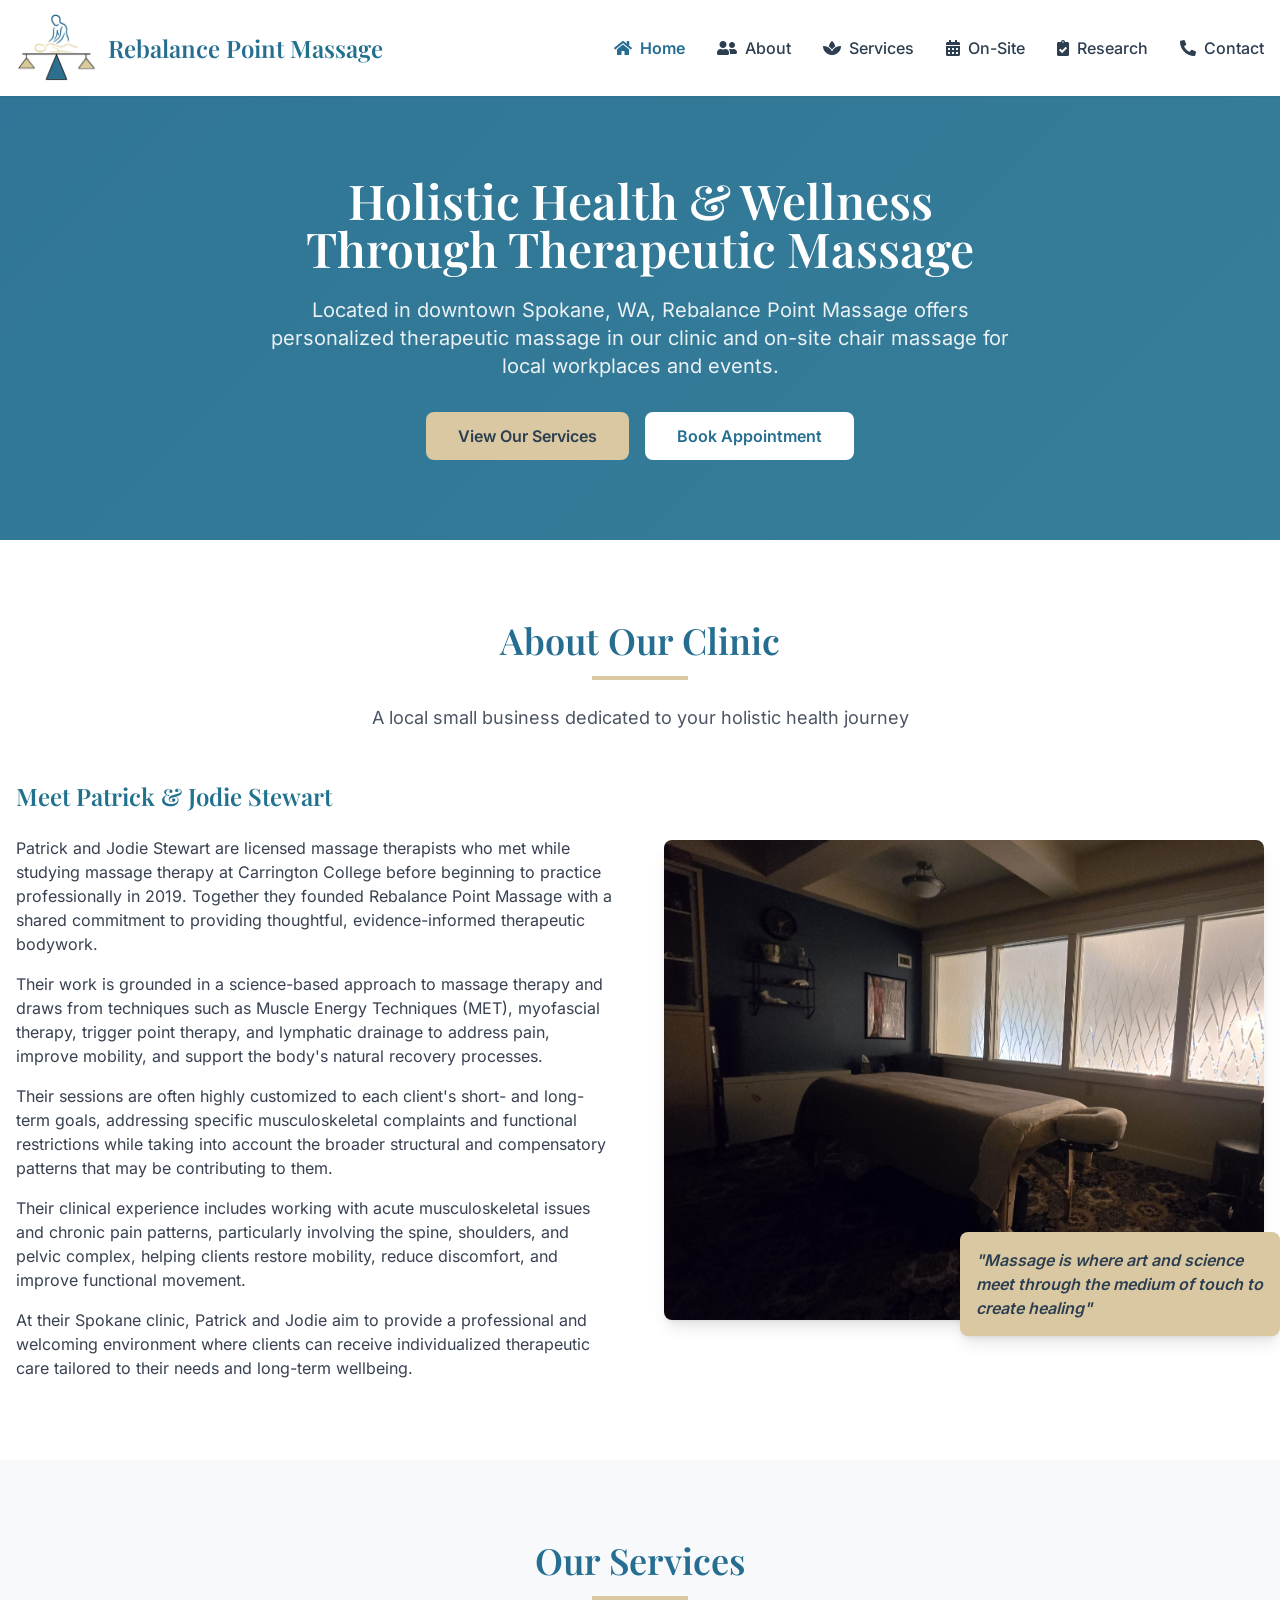
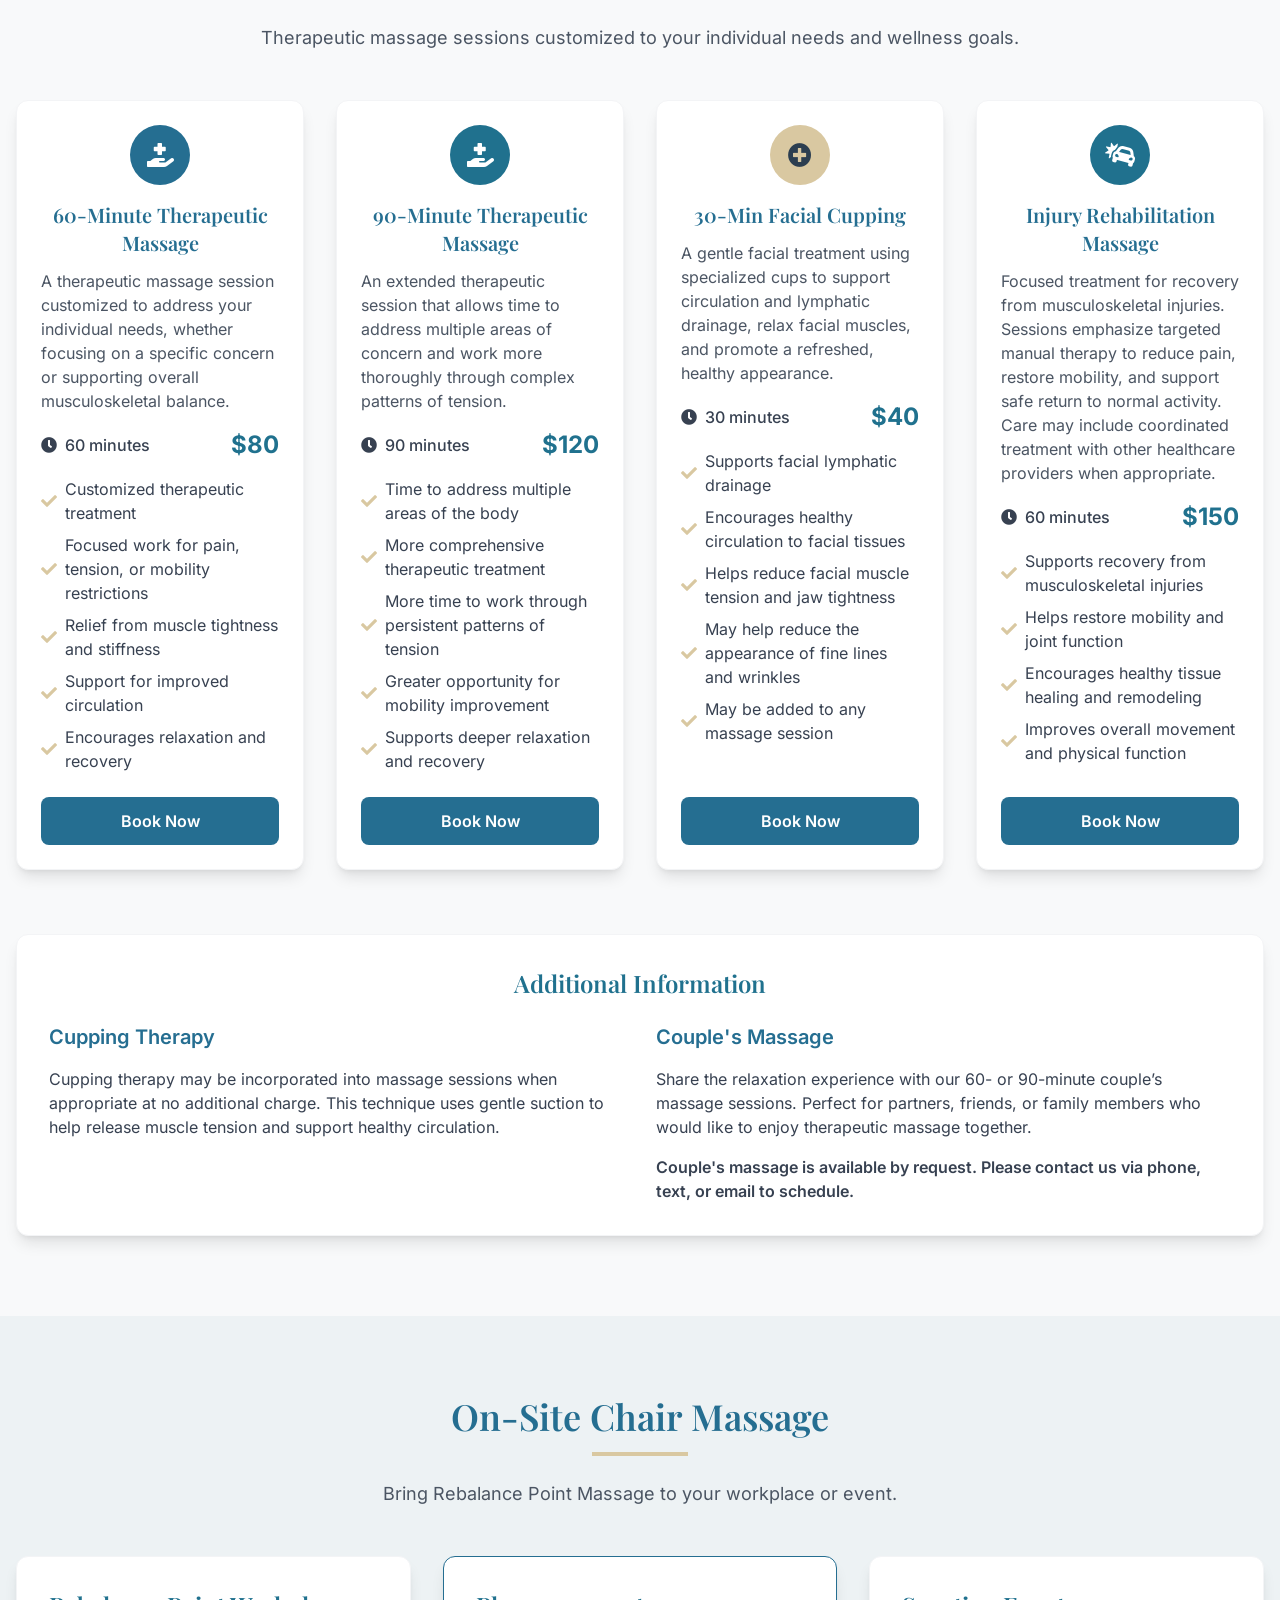
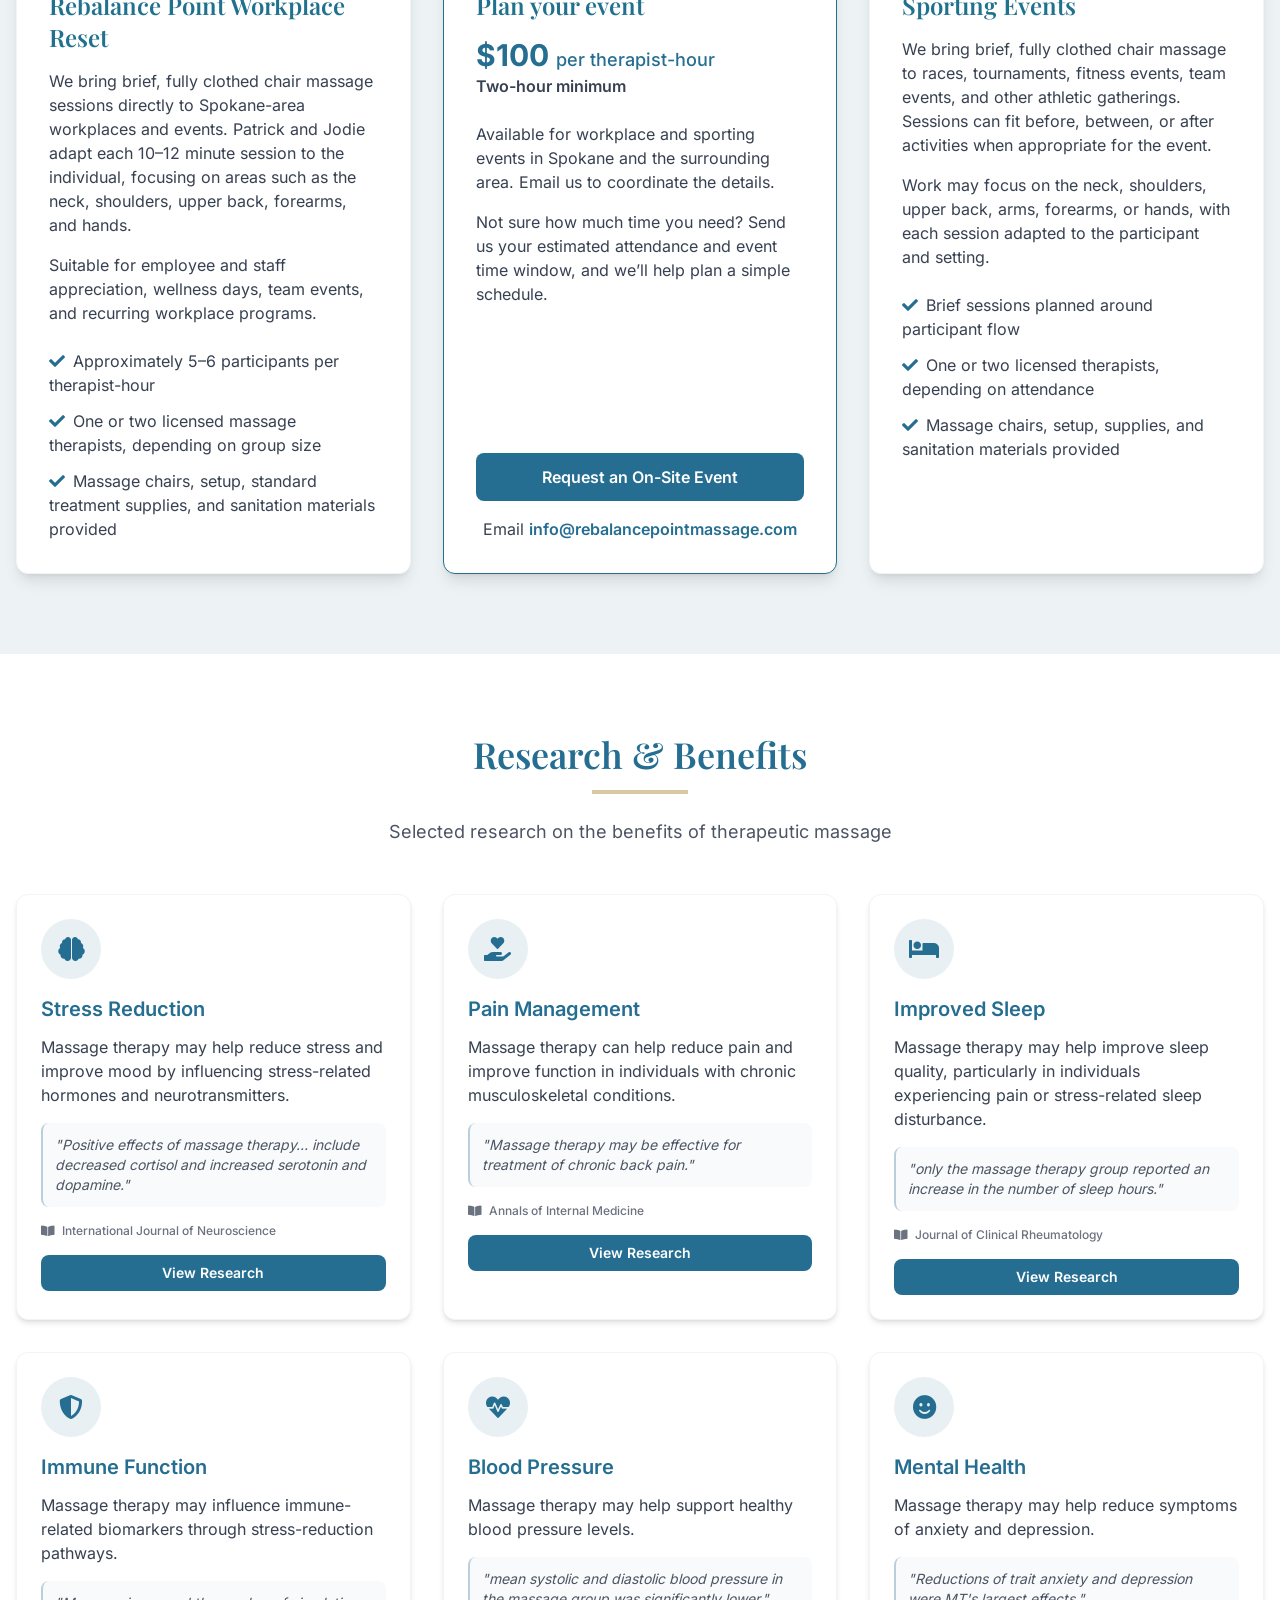
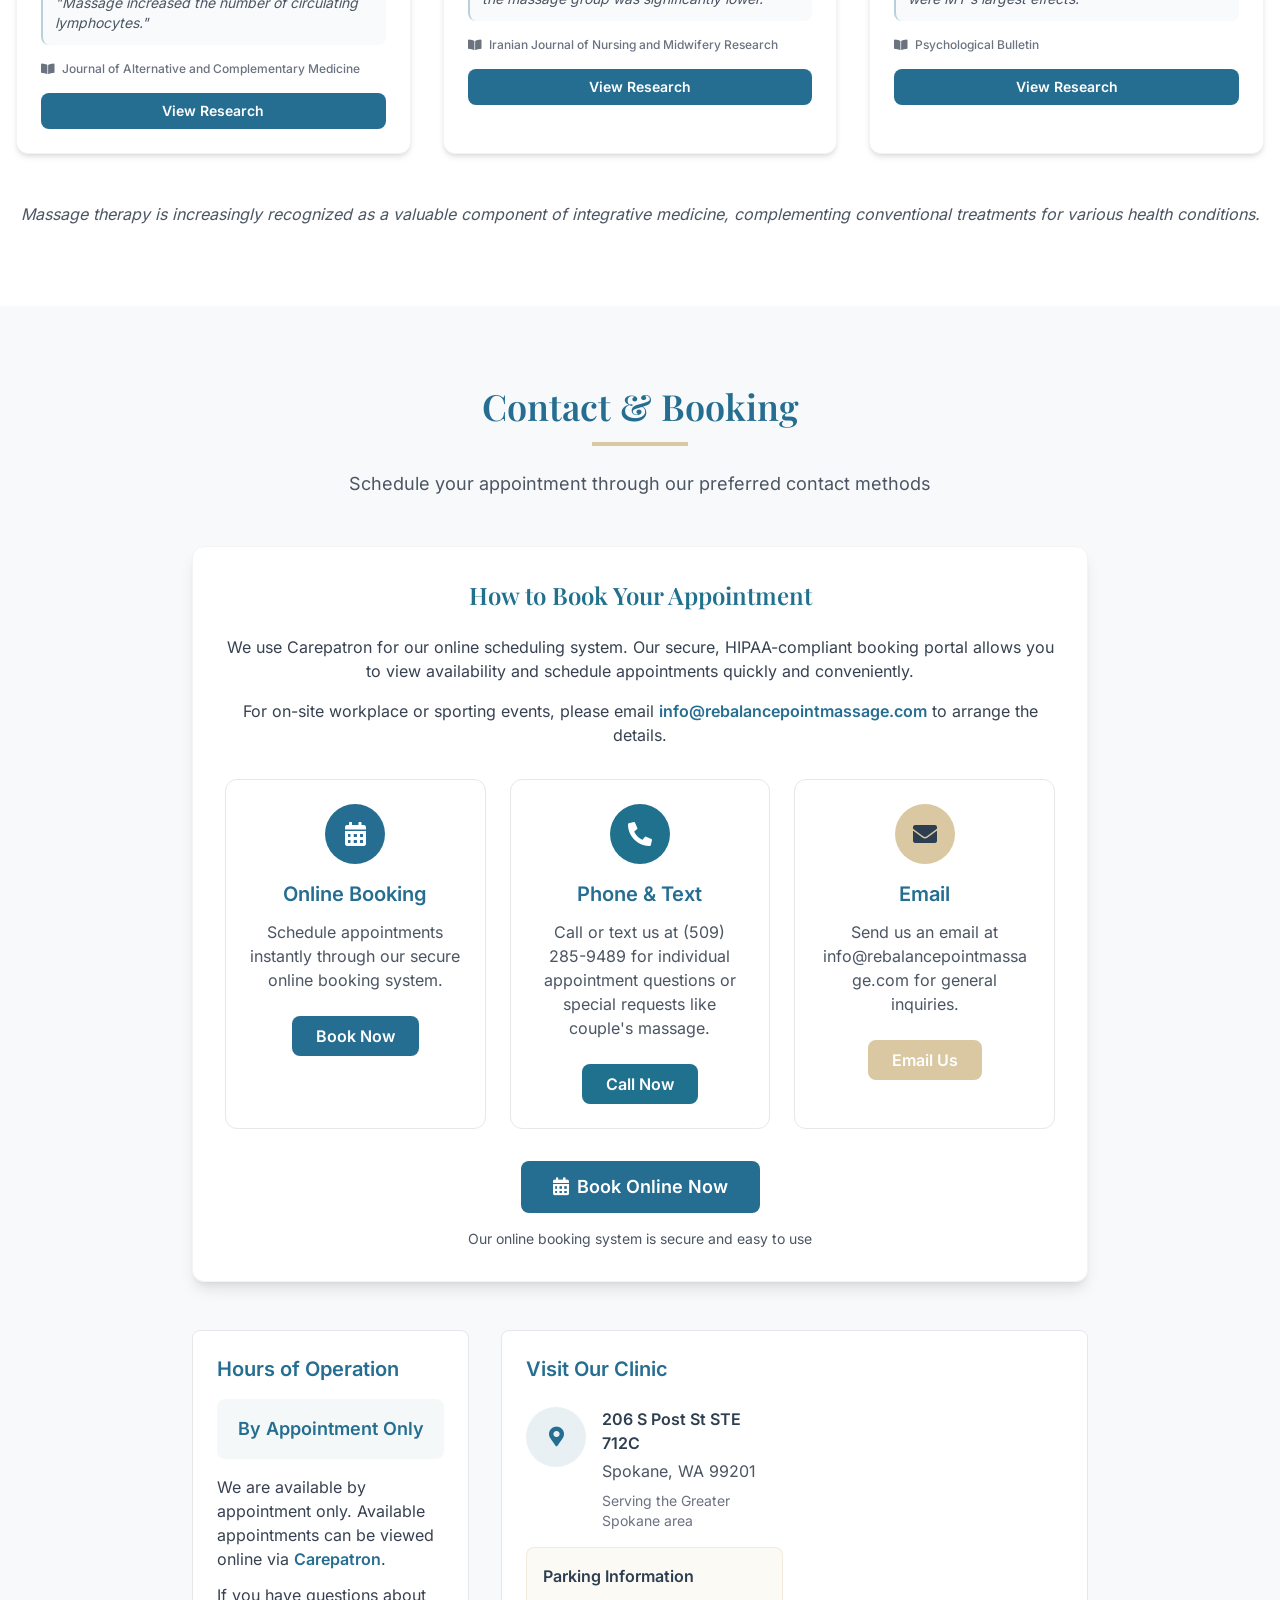
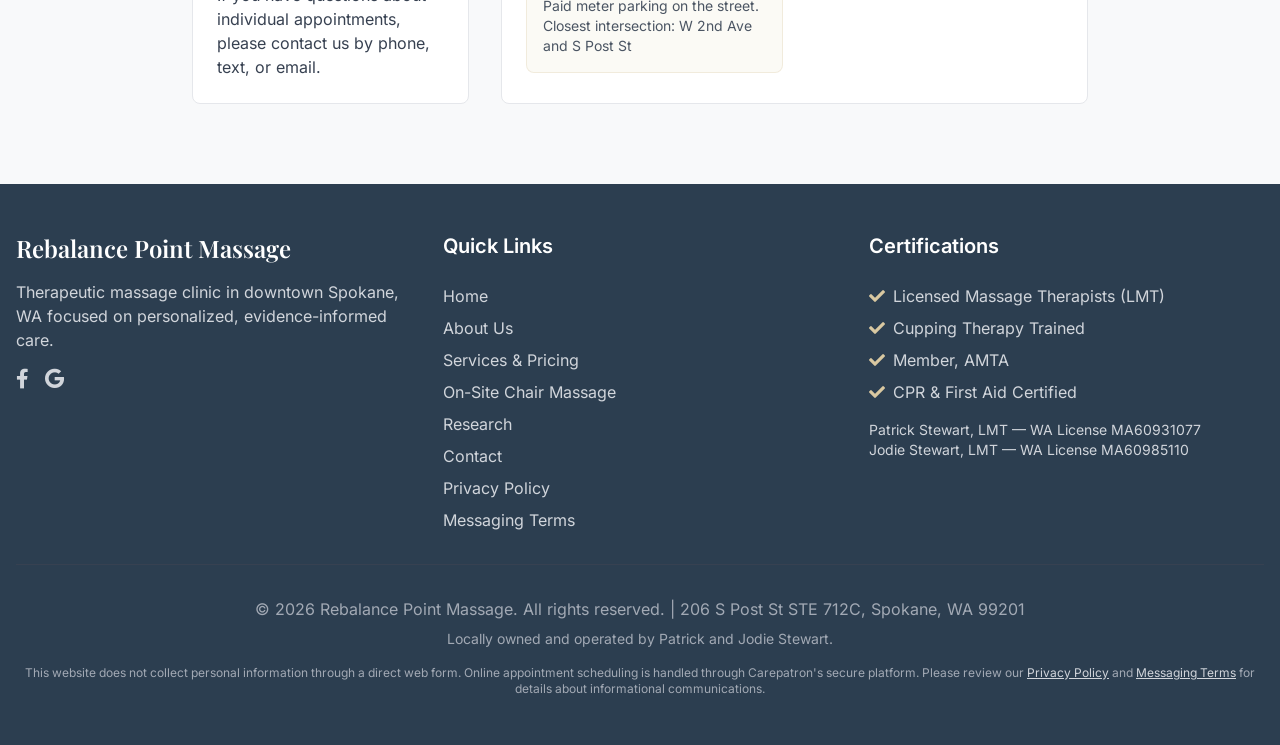
==== commit d845a53b: "modified:   index.html 	modified:   privacy.html 	modified:   terms.html" ====
--- a/index.html
+++ b/index.html
@@ -14,13 +14,39 @@
     <link rel="manifest" href="/site.webmanifest">
     
     <meta name="description" content="Therapeutic massage in downtown Spokane, plus on-site chair massage for workplaces, races, tournaments, and sporting events in the Spokane area.">
-    <meta name="keywords" content="therapeutic massage Spokane, on-site chair massage Spokane, workplace chair massage, corporate chair massage, sporting event massage Spokane">
     <meta name="author" content="Rebalance Point Massage">
     <meta property="og:title" content="Rebalance Point Massage | Therapeutic &amp; On-Site Chair Massage">
     <meta property="og:description" content="Therapeutic massage in downtown Spokane and on-site chair massage for local workplaces, races, tournaments, and sporting events.">
     <meta property="og:type" content="website">
     <meta property="og:url" content="https://rebalancepointmassage.com">
+    <meta name="twitter:card" content="summary">
+    <meta name="twitter:title" content="Rebalance Point Massage | Therapeutic &amp; On-Site Chair Massage">
+    <meta name="twitter:description" content="Therapeutic massage in downtown Spokane and on-site chair massage for local workplaces, races, tournaments, and sporting events.">
     <link rel="canonical" href="https://rebalancepointmassage.com">
+    <script type="application/ld+json">
+    {
+      "@context": "https://schema.org",
+      "@type": "LocalBusiness",
+      "name": "Rebalance Point Massage",
+      "url": "https://rebalancepointmassage.com",
+      "telephone": "(509) 285-9489",
+      "email": "info@rebalancepointmassage.com",
+      "description": "Therapeutic massage clinic in downtown Spokane, WA focused on personalized, evidence-informed care. By appointment only.",
+      "address": {
+        "@type": "PostalAddress",
+        "streetAddress": "206 S Post St STE 712C",
+        "addressLocality": "Spokane",
+        "addressRegion": "WA",
+        "postalCode": "99201",
+        "addressCountry": "US"
+      },
+      "sameAs": [
+        "https://share.google/azvaS4rFrs3sxKHpv",
+        "https://www.facebook.com/rebalancepointmassage",
+        "https://www.yelp.com/biz/rebalance-point-massage-spokane"
+      ]
+    }
+    </script>
     <link rel="stylesheet" href="css/tailwind.css">
     <link rel="stylesheet" href="css/fontawesome.css">
     <link rel="stylesheet" href="css/fonts.css">
@@ -166,7 +192,92 @@
                 </div>
                 
                 <div id="services-grid" class="grid grid-cols-1 md:grid-cols-2 xl:grid-cols-4 gap-8 max-w-7xl mx-auto">
-                    <!-- Services will be rendered here -->
+                    <article class="bg-white rounded-xl shadow-lg card-hover overflow-hidden border border-gray-100 h-full">
+                        <div class="p-6 flex h-full flex-col">
+                            <div class="service-icon bg-primary text-white mx-auto">
+                                <i class="fas fa-hand-holding-medical text-2xl" aria-hidden="true"></i>
+                            </div>
+                            <h3 class="text-xl font-serif font-semibold text-primary mb-3 text-center">60-Minute Therapeutic Massage</h3>
+                            <p class="text-gray-600 mb-4">A therapeutic massage session customized to address your individual needs, whether focusing on a specific concern or supporting overall musculoskeletal balance.</p>
+                            <div class="flex justify-between items-center mb-4">
+                                <span class="text-gray-700 font-medium"><i class="fas fa-clock mr-1" aria-hidden="true"></i> 60 minutes</span>
+                                <span class="text-2xl font-bold text-secondary">$80</span>
+                            </div>
+                            <ul class="space-y-2 mb-6">
+                                <li class="flex items-center text-gray-700"><i class="fas fa-check text-accent mr-2" aria-hidden="true"></i>Customized therapeutic treatment</li>
+                                <li class="flex items-center text-gray-700"><i class="fas fa-check text-accent mr-2" aria-hidden="true"></i>Focused work for pain, tension, or mobility restrictions</li>
+                                <li class="flex items-center text-gray-700"><i class="fas fa-check text-accent mr-2" aria-hidden="true"></i>Relief from muscle tightness and stiffness</li>
+                                <li class="flex items-center text-gray-700"><i class="fas fa-check text-accent mr-2" aria-hidden="true"></i>Support for improved circulation</li>
+                                <li class="flex items-center text-gray-700"><i class="fas fa-check text-accent mr-2" aria-hidden="true"></i>Encourages relaxation and recovery</li>
+                            </ul>
+                            <a href="https://book.carepatron.com/Rebalance-Point-Massage/All?p=B9d7sKXDTG6LRym3U5.KQQ&amp;sc=KURssp65QgyobWfzcaGHAQ" target="_blank" rel="noopener noreferrer" class="block w-full bg-primary text-white text-center font-semibold py-3 rounded-lg hover:bg-secondary transition duration-300 mt-auto" aria-label="Book Now: 60-Minute Therapeutic Massage">Book Now</a>
+                        </div>
+                    </article>
+
+                    <article class="bg-white rounded-xl shadow-lg card-hover overflow-hidden border border-gray-100 h-full">
+                        <div class="p-6 flex h-full flex-col">
+                            <div class="service-icon bg-secondary text-white mx-auto">
+                                <i class="fas fa-hand-holding-medical text-2xl" aria-hidden="true"></i>
+                            </div>
+                            <h3 class="text-xl font-serif font-semibold text-primary mb-3 text-center">90-Minute Therapeutic Massage</h3>
+                            <p class="text-gray-600 mb-4">An extended therapeutic session that allows time to address multiple areas of concern and work more thoroughly through complex patterns of tension.</p>
+                            <div class="flex justify-between items-center mb-4">
+                                <span class="text-gray-700 font-medium"><i class="fas fa-clock mr-1" aria-hidden="true"></i> 90 minutes</span>
+                                <span class="text-2xl font-bold text-secondary">$120</span>
+                            </div>
+                            <ul class="space-y-2 mb-6">
+                                <li class="flex items-center text-gray-700"><i class="fas fa-check text-accent mr-2" aria-hidden="true"></i>Time to address multiple areas of the body</li>
+                                <li class="flex items-center text-gray-700"><i class="fas fa-check text-accent mr-2" aria-hidden="true"></i>More comprehensive therapeutic treatment</li>
+                                <li class="flex items-center text-gray-700"><i class="fas fa-check text-accent mr-2" aria-hidden="true"></i>More time to work through persistent patterns of tension</li>
+                                <li class="flex items-center text-gray-700"><i class="fas fa-check text-accent mr-2" aria-hidden="true"></i>Greater opportunity for mobility improvement</li>
+                                <li class="flex items-center text-gray-700"><i class="fas fa-check text-accent mr-2" aria-hidden="true"></i>Supports deeper relaxation and recovery</li>
+                            </ul>
+                            <a href="https://book.carepatron.com/Rebalance-Point-Massage/All?p=B9d7sKXDTG6LRym3U5.KQQ&amp;sc=KURssp65QgyobWfzcaGHAQ" target="_blank" rel="noopener noreferrer" class="block w-full bg-primary text-white text-center font-semibold py-3 rounded-lg hover:bg-secondary transition duration-300 mt-auto" aria-label="Book Now: 90-Minute Therapeutic Massage">Book Now</a>
+                        </div>
+                    </article>
+
+                    <article class="bg-white rounded-xl shadow-lg card-hover overflow-hidden border border-gray-100 h-full">
+                        <div class="p-6 flex h-full flex-col">
+                            <div class="service-icon bg-accent text-dark mx-auto">
+                                <i class="fas fa-plus-circle text-2xl" aria-hidden="true"></i>
+                            </div>
+                            <h3 class="text-xl font-serif font-semibold text-primary mb-3 text-center">30-Min Facial Cupping</h3>
+                            <p class="text-gray-600 mb-4">A gentle facial treatment using specialized cups to support circulation and lymphatic drainage, relax facial muscles, and promote a refreshed, healthy appearance.</p>
+                            <div class="flex justify-between items-center mb-4">
+                                <span class="text-gray-700 font-medium"><i class="fas fa-clock mr-1" aria-hidden="true"></i> 30 minutes</span>
+                                <span class="text-2xl font-bold text-secondary">$40</span>
+                            </div>
+                            <ul class="space-y-2 mb-6">
+                                <li class="flex items-center text-gray-700"><i class="fas fa-check text-accent mr-2" aria-hidden="true"></i>Supports facial lymphatic drainage</li>
+                                <li class="flex items-center text-gray-700"><i class="fas fa-check text-accent mr-2" aria-hidden="true"></i>Encourages healthy circulation to facial tissues</li>
+                                <li class="flex items-center text-gray-700"><i class="fas fa-check text-accent mr-2" aria-hidden="true"></i>Helps reduce facial muscle tension and jaw tightness</li>
+                                <li class="flex items-center text-gray-700"><i class="fas fa-check text-accent mr-2" aria-hidden="true"></i>May help reduce the appearance of fine lines and wrinkles</li>
+                                <li class="flex items-center text-gray-700"><i class="fas fa-check text-accent mr-2" aria-hidden="true"></i>May be added to any massage session</li>
+                            </ul>
+                            <a href="https://book.carepatron.com/Rebalance-Point-Massage/All?p=B9d7sKXDTG6LRym3U5.KQQ&amp;sc=KURssp65QgyobWfzcaGHAQ" target="_blank" rel="noopener noreferrer" class="block w-full bg-primary text-white text-center font-semibold py-3 rounded-lg hover:bg-secondary transition duration-300 mt-auto" aria-label="Book Now: 30-Min Facial Cupping">Book Now</a>
+                        </div>
+                    </article>
+
+                    <article class="bg-white rounded-xl shadow-lg card-hover overflow-hidden border border-gray-100 h-full">
+                        <div class="p-6 flex h-full flex-col">
+                            <div class="service-icon bg-secondary text-white mx-auto">
+                                <i class="fas fa-car-crash text-2xl" aria-hidden="true"></i>
+                            </div>
+                            <h3 class="text-xl font-serif font-semibold text-primary mb-3 text-center">Injury Rehabilitation Massage</h3>
+                            <p class="text-gray-600 mb-4">Focused treatment for recovery from musculoskeletal injuries. Sessions emphasize targeted manual therapy to reduce pain, restore mobility, and support safe return to normal activity. Care may include coordinated treatment with other healthcare providers when appropriate.</p>
+                            <div class="flex justify-between items-center mb-4">
+                                <span class="text-gray-700 font-medium"><i class="fas fa-clock mr-1" aria-hidden="true"></i> 60 minutes</span>
+                                <span class="text-2xl font-bold text-secondary">$150</span>
+                            </div>
+                            <ul class="space-y-2 mb-6">
+                                <li class="flex items-center text-gray-700"><i class="fas fa-check text-accent mr-2" aria-hidden="true"></i>Supports recovery from musculoskeletal injuries</li>
+                                <li class="flex items-center text-gray-700"><i class="fas fa-check text-accent mr-2" aria-hidden="true"></i>Helps restore mobility and joint function</li>
+                                <li class="flex items-center text-gray-700"><i class="fas fa-check text-accent mr-2" aria-hidden="true"></i>Encourages healthy tissue healing and remodeling</li>
+                                <li class="flex items-center text-gray-700"><i class="fas fa-check text-accent mr-2" aria-hidden="true"></i>Improves overall movement and physical function</li>
+                            </ul>
+                            <a href="https://book.carepatron.com/Rebalance-Point-Massage/All?p=B9d7sKXDTG6LRym3U5.KQQ&amp;sc=KURssp65QgyobWfzcaGHAQ" target="_blank" rel="noopener noreferrer" class="block w-full bg-primary text-white text-center font-semibold py-3 rounded-lg hover:bg-secondary transition duration-300 mt-auto" aria-label="Book Now: Injury Rehabilitation Massage">Book Now</a>
+                        </div>
+                    </article>
                 </div>
                 
                 <div class="mt-16 bg-white rounded-xl p-8 shadow-lg border border-gray-100">
@@ -315,7 +426,8 @@
                                 
                                 <div>
                                     <div class="overflow-hidden rounded-lg">
-                                        <iframe 
+                                        <iframe
+                                            title="Map showing Rebalance Point Massage in Spokane, Washington"
                                             src="https://www.google.com/maps/embed?pb=!1m18!1m12!1m3!1d2687.555162682742!2d-117.42630812290534!3d47.65421057119421!2m3!1f0!2f0!3f0!3m2!1i1024!2i768!4f13.1!3m3!1m2!1s0x549e18669e0cef0f%3A0x70dc9730a5f0c6fa!2s206%20S%20Post%20St%2C%20Spokane%2C%20WA%2099201!5e0!3m2!1sen!2sus!4v1773249098674!5m2!1sen!2sus"
                                             width="100%"
                                             height="260"
@@ -342,9 +454,9 @@
                     <h3 class="text-2xl font-serif font-semibold text-white mb-4">Rebalance Point Massage</h3>
                     <p class="text-gray-300 mb-4">Therapeutic massage clinic in downtown Spokane, WA focused on personalized, evidence-informed care.</p>
                     <div class="flex space-x-4">
-                        <a href="https://www.facebook.com/rebalancepointmassage" target="_blank" rel="noopener noreferrer" class="text-gray-300 hover:text-accent transition duration-300"><i class="fab fa-facebook-f text-xl"></i></a>
+                        <a href="https://www.facebook.com/rebalancepointmassage" target="_blank" rel="noopener noreferrer" aria-label="Facebook" class="text-gray-300 hover:text-accent transition duration-300"><i class="fab fa-facebook-f text-xl"></i></a>
                         <!-- <a href="#" class="text-gray-300 hover:text-accent transition duration-300"><i class="fab fa-instagram text-xl"></i></a> -->
-                        <a href="https://share.google/DWDWPV4DUFRZWSyEN" target="_blank" rel="noopener noreferrer" class="text-gray-300 hover:text-accent transition duration-300"><i class="fab fa-google text-xl"></i></a>
+                        <a href="https://share.google/DWDWPV4DUFRZWSyEN" target="_blank" rel="noopener noreferrer" aria-label="Google Business Profile" class="text-gray-300 hover:text-accent transition duration-300"><i class="fab fa-google text-xl"></i></a>
                     </div>
                 </div>
                 
@@ -367,10 +479,10 @@
                 </div>
             </div>
             
-            <div class="pt-8 border-t border-gray-700 text-center text-gray-400">
+            <div class="pt-8 border-t border-gray-700 text-center" style="color:#a2a9b4;">
                 <p>&copy; <span id="current-year"></span> Rebalance Point Massage. All rights reserved. | 206 S Post St STE 712C, Spokane, WA 99201</p>
                 <p class="mt-2 text-sm">Locally owned and operated by Patrick and Jodie Stewart.</p>
-                <p class="mt-4 text-xs text-gray-500">This website does not collect personal information through a direct web form. Online appointment scheduling is handled through Carepatron's secure platform. Please review our <a href="./privacy.html" class="text-gray-300 hover:text-accent underline">Privacy Policy</a> and <a href="./terms.html" class="text-gray-300 hover:text-accent underline">Messaging Terms</a> for details about informational communications.</p>
+                <p class="mt-4 text-xs">This website does not collect personal information through a direct web form. Online appointment scheduling is handled through Carepatron's secure platform. Please review our <a href="./privacy.html" class="text-gray-300 hover:text-accent underline">Privacy Policy</a> and <a href="./terms.html" class="text-gray-300 hover:text-accent underline">Messaging Terms</a> for details about informational communications.</p>
             </div>
         </div>
     </footer>
@@ -386,45 +498,6 @@
             { "label": "Contact", "href": "#contact", "icon": "fas fa-phone-alt" }
         ];
 
-        const services = [
-            { 
-                "title": "60-Minute Therapeutic Massage", 
-                "description": "A therapeutic massage session customized to address your individual needs, whether focusing on a specific concern or supporting overall musculoskeletal balance.",
-                "duration": "60 minutes",
-                "price": "$80",
-                "icon": "fas fa-hand-holding-medical",
-                "color": "primary",
-                "features": ["Customized therapeutic treatment", "Focused work for pain, tension, or mobility restrictions", "Relief from muscle tightness and stiffness", "Support for improved circulation", "Encourages relaxation and recovery"]
-            },
-            { 
-                "title": "90-Minute Therapeutic Massage", 
-                "description": "An extended therapeutic session that allows time to address multiple areas of concern and work more thoroughly through complex patterns of tension.",
-                "duration": "90 minutes",
-                "price": "$120",
-                "icon": "fas fa-hand-holding-medical",
-                "color": "secondary",
-                "features": ["Time to address multiple areas of the body", "More comprehensive therapeutic treatment", "More time to work through persistent patterns of tension", "Greater opportunity for mobility improvement", "Supports deeper relaxation and recovery"]
-            },
-            { 
-                "title": "30-Min Facial Cupping", 
-                "description": "A gentle facial treatment using specialized cups to support circulation and lymphatic drainage, relax facial muscles, and promote a refreshed, healthy appearance.",
-                "duration": "30 minutes",
-                "price": "$40",
-                "icon": "fas fa-plus-circle",
-                "color": "accent",
-                "features": ["Supports facial lymphatic drainage", "Encourages healthy circulation to facial tissues", "Helps reduce facial muscle tension and jaw tightness", "May help reduce the appearance of fine lines and wrinkles", "May be added to any massage session" ]
-            },
-            { 
-                "title": "Injury Rehabilitation Massage", 
-                "description": "Focused treatment for recovery from musculoskeletal injuries. Sessions emphasize targeted manual therapy to reduce pain, restore mobility, and support safe return to normal activity. Care may include coordinated treatment with other healthcare providers when appropriate.",
-                "duration": "60 minutes",
-                "price": "$150",
-                "icon": "fas fa-car-crash",
-                "color": "secondary",
-                "features": ["Supports recovery from musculoskeletal injuries", "Helps restore mobility and joint function", "Encourages healthy tissue healing and remodeling", "Improves overall movement and physical function"]
-            }
-        ];
-
         const researchItems = [
             { 
                 "title": "Stress Reduction", 
@@ -525,30 +598,6 @@
             }).join("");
         }
 
-        function renderServices(items) {
-            return items.map(item => {
-                const colorClass = item.color === "accent" ? "bg-accent text-dark" : `bg-${item.color} text-white`;
-                return `
-                <div class="bg-white rounded-xl shadow-lg card-hover overflow-hidden border border-gray-100 h-full">
-                    <div class="p-6 flex h-full flex-col">
-                        <div class="service-icon ${colorClass} mx-auto">
-                            <i class="${item.icon} text-2xl"></i>
-                        </div>
-                        <h3 class="text-xl font-serif font-semibold text-primary mb-3 text-center">${item.title}</h3>
-                        <p class="text-gray-600 mb-4">${item.description}</p>
-                        <div class="flex justify-between items-center mb-4">
-                            <span class="text-gray-700 font-medium"><i class="fas fa-clock mr-1"></i> ${item.duration}</span>
-                            <span class="text-2xl font-bold text-secondary">${item.price}</span>
-                        </div>
-                        <ul class="space-y-2 mb-6">
-                            ${item.features.map(feature => `<li class="flex items-center text-gray-700"><i class="fas fa-check text-accent mr-2"></i>${feature}</li>`).join("")}
-                        </ul>
-                        <a href="https://book.carepatron.com/Rebalance-Point-Massage/All?p=B9d7sKXDTG6LRym3U5.KQQ&sc=KURssp65QgyobWfzcaGHAQ" target="_blank" rel="noopener noreferrer" class="block w-full bg-primary text-white text-center font-semibold py-3 rounded-lg hover:bg-secondary transition duration-300 mt-auto">Book Now</a>
-                    </div>
-                </div>`;
-            }).join("");
-        }
-
         function renderResearchItems(items) {
             return items.map(item => `
             <div class="bg-white rounded-xl p-6 shadow-md card-hover border border-gray-100">
@@ -599,9 +648,6 @@
             // Render navigation
             document.getElementById('desktop-nav').innerHTML = renderNavItems(navigationItems);
             document.getElementById('mobile-nav-list').innerHTML = renderNavItems(navigationItems, true);
-            
-            // Render services
-            document.getElementById('services-grid').innerHTML = renderServices(services);
             
             // Render research items
             document.getElementById('research-grid').innerHTML = renderResearchItems(researchItems);
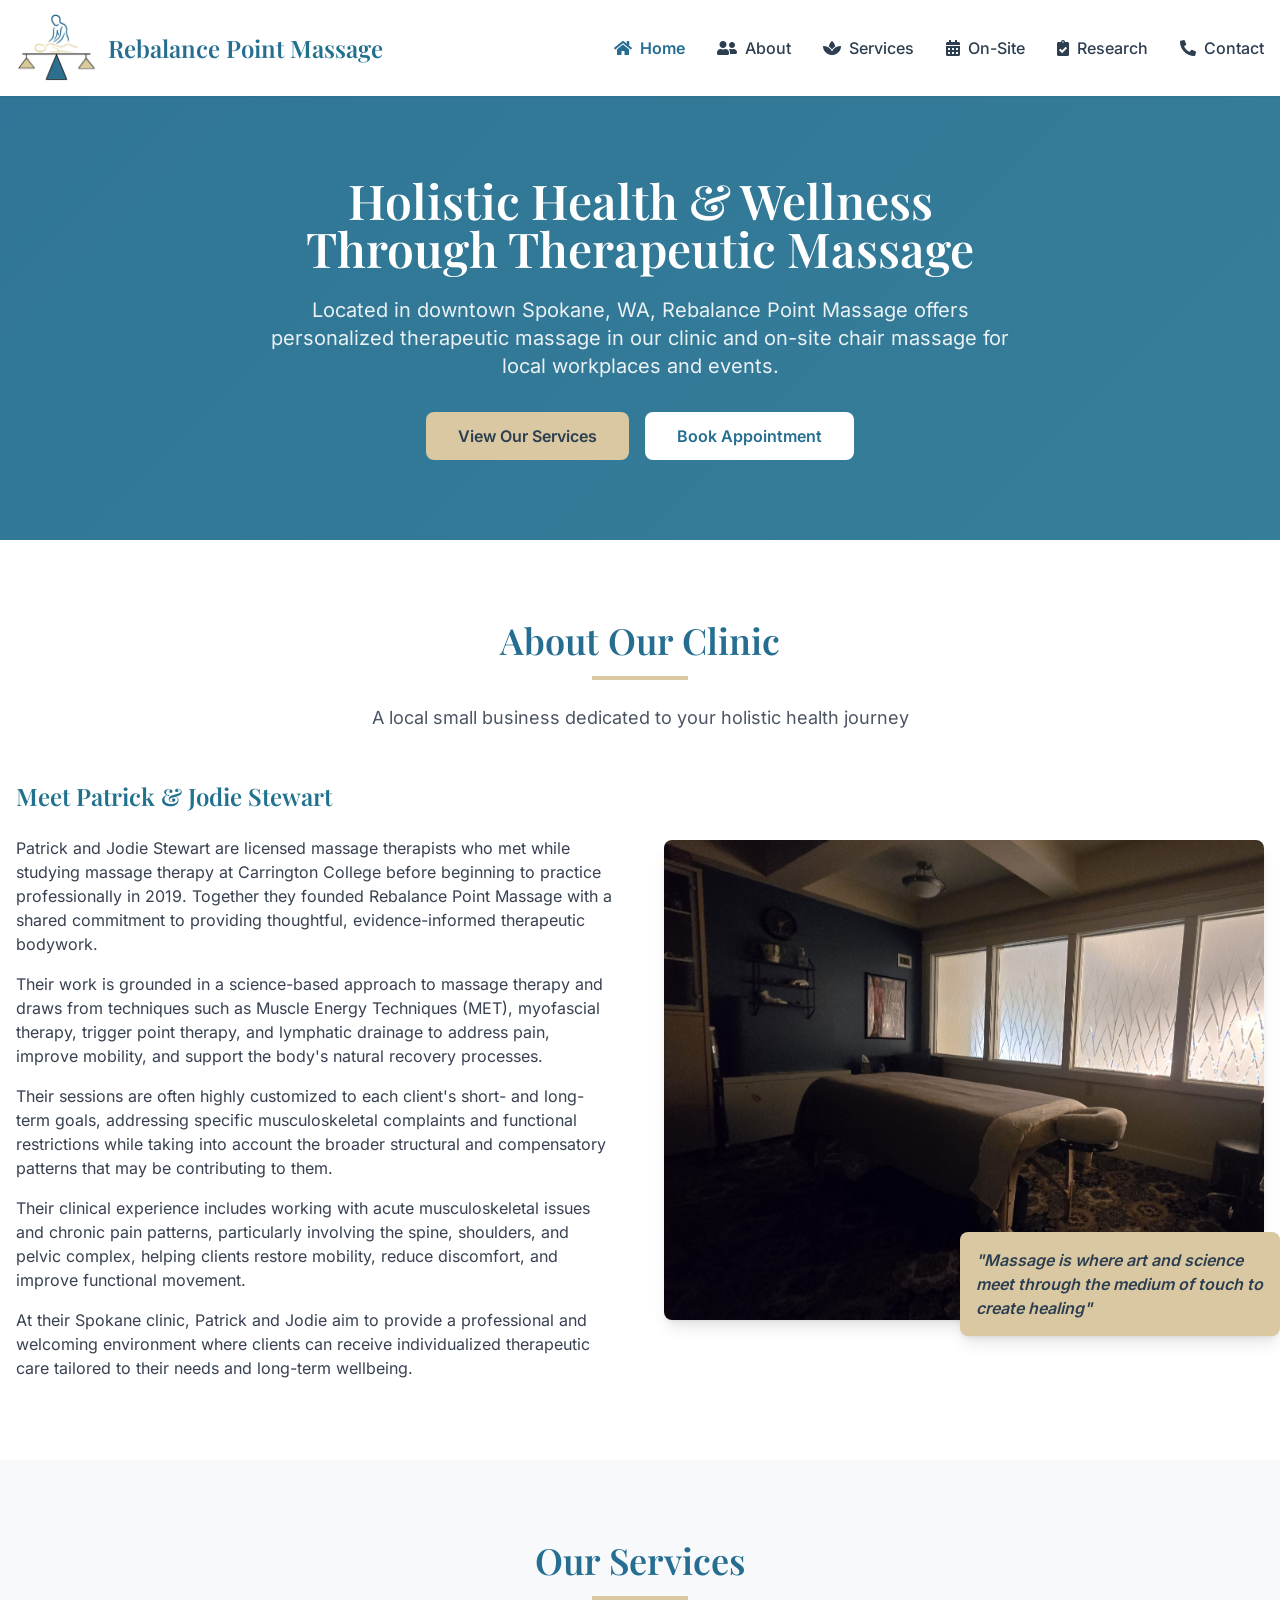
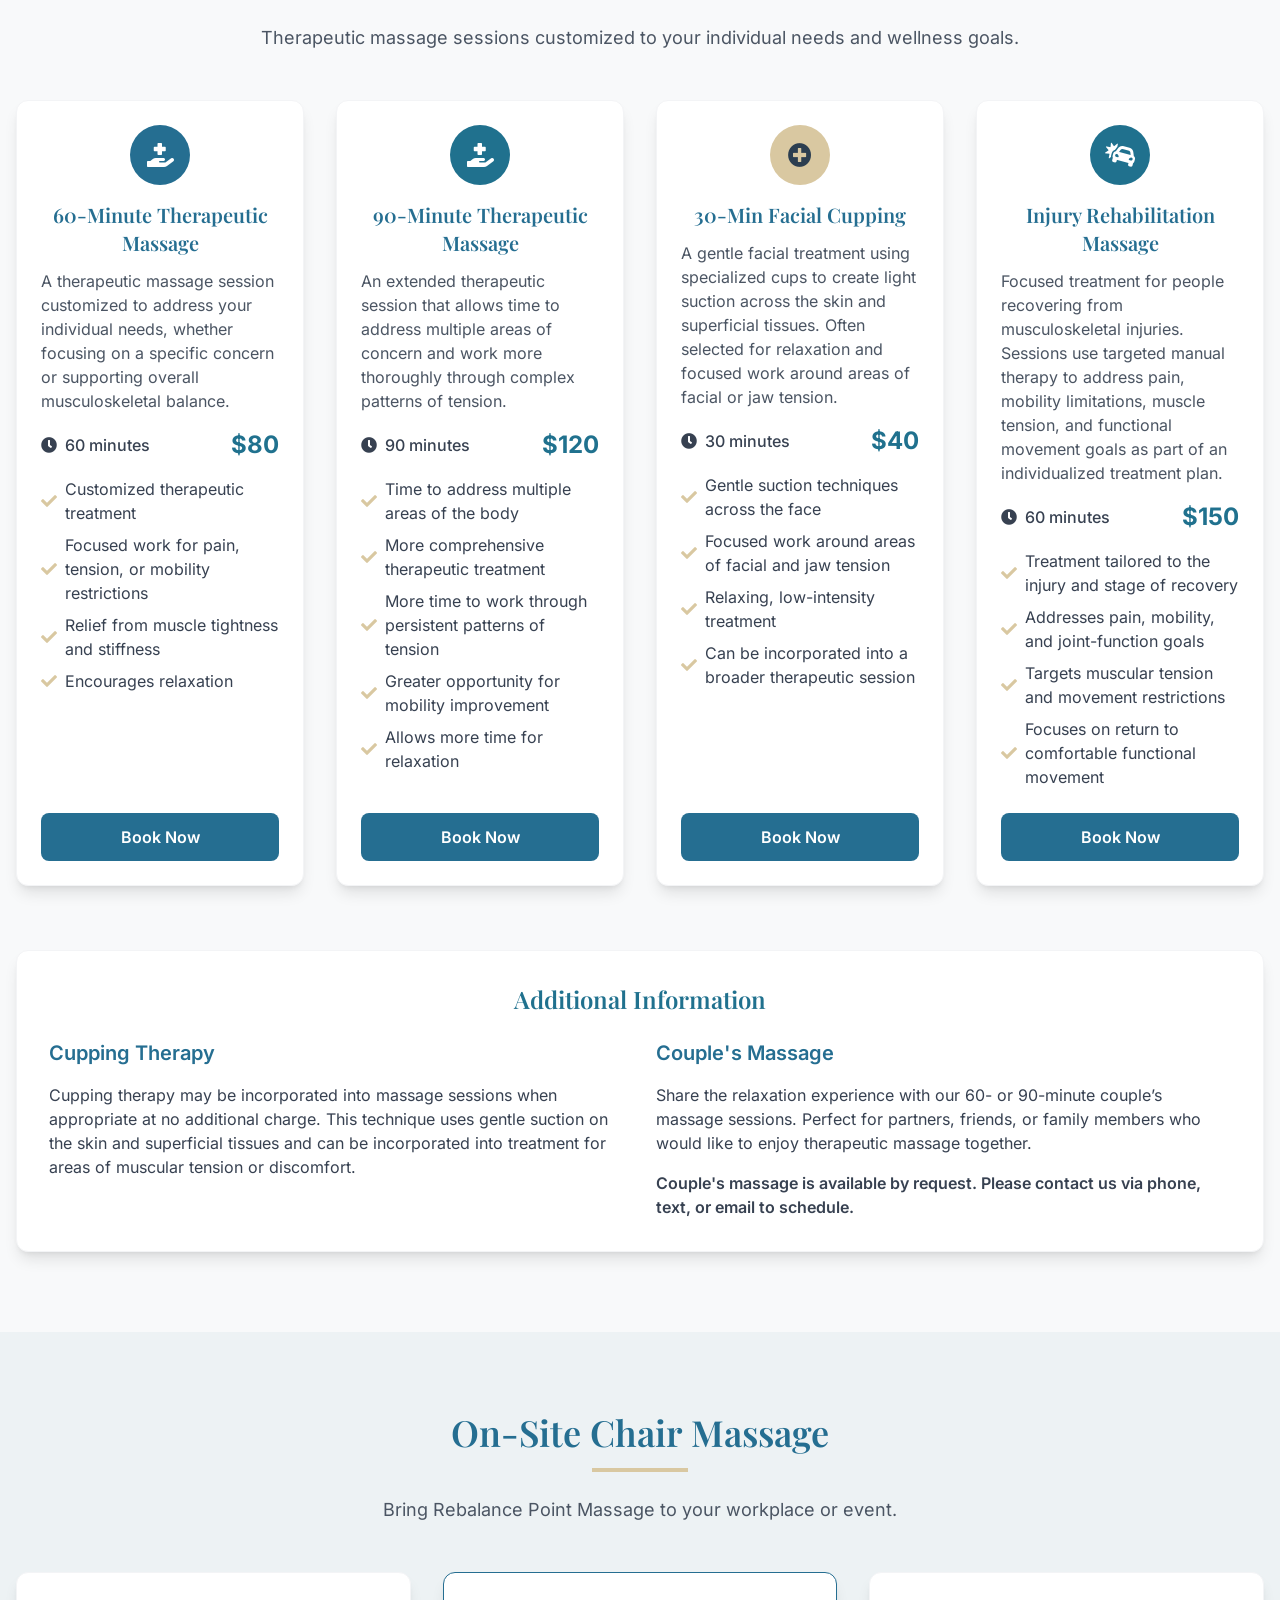
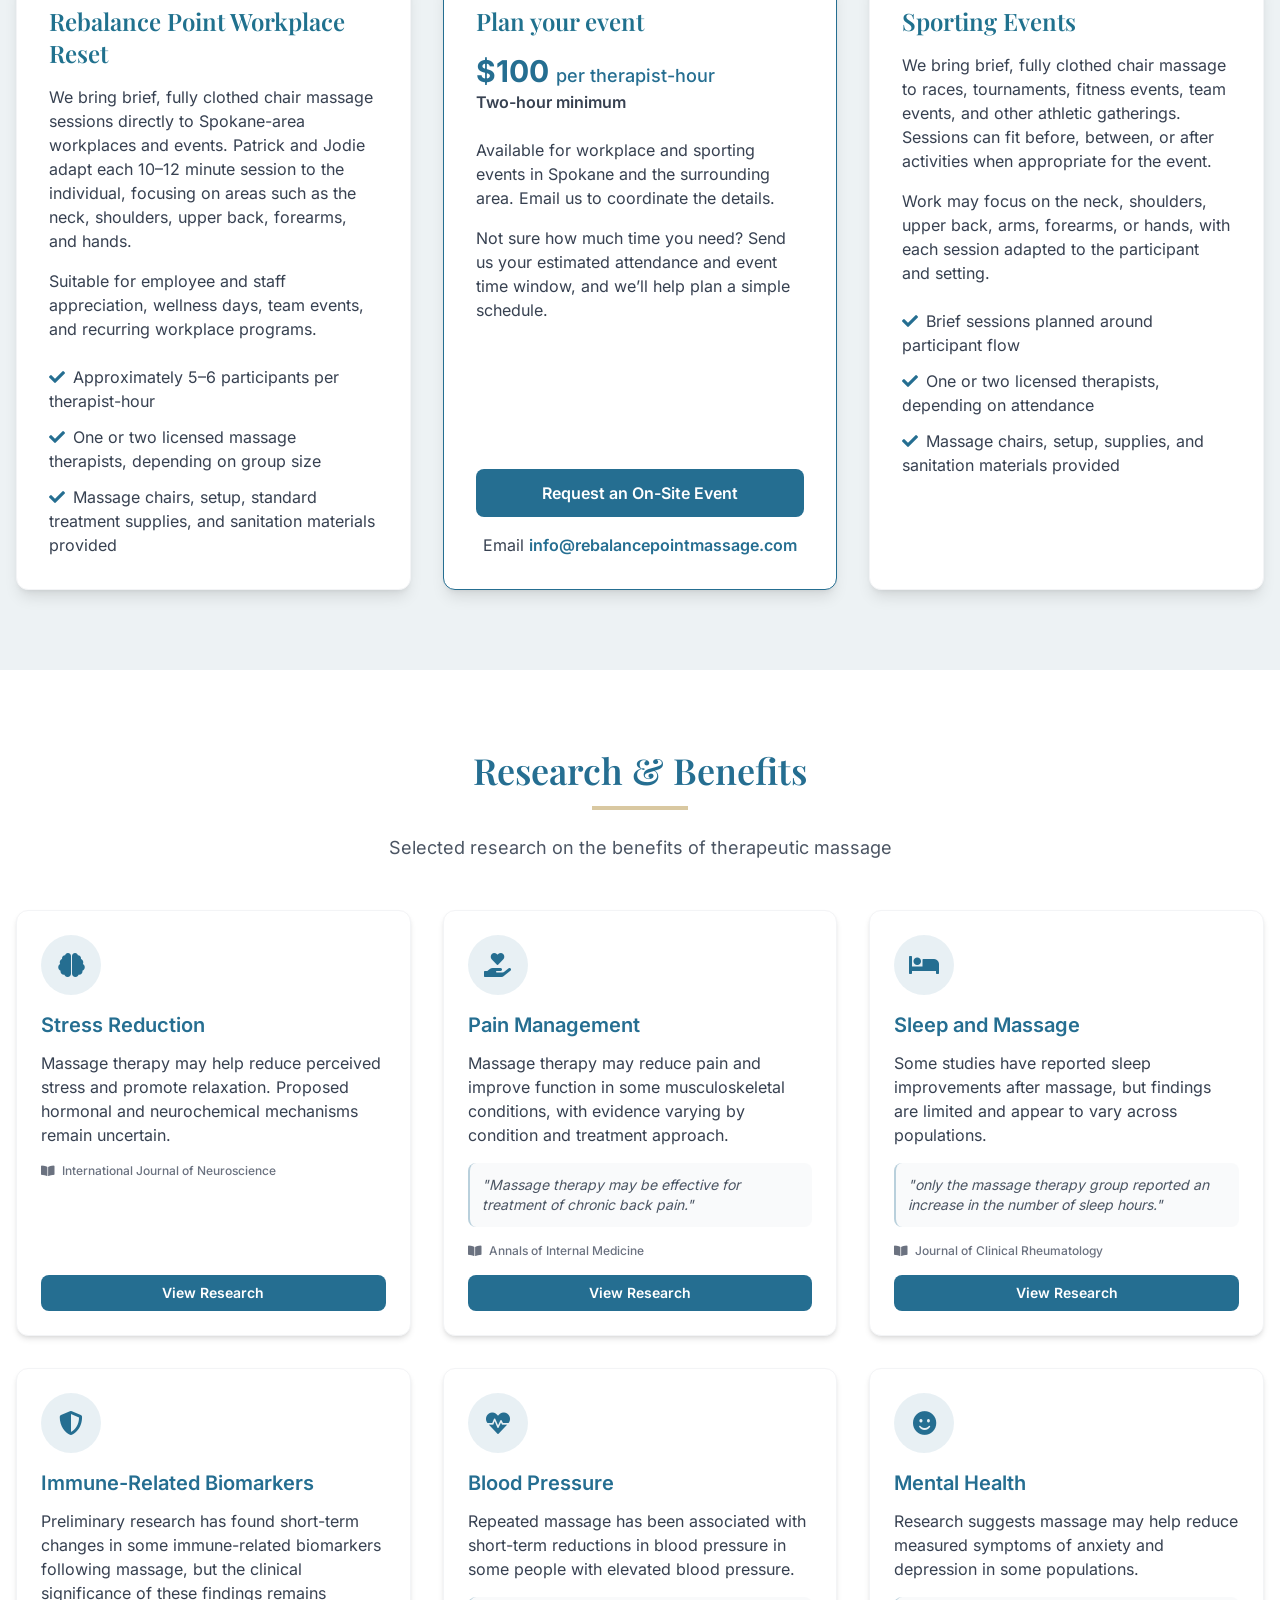
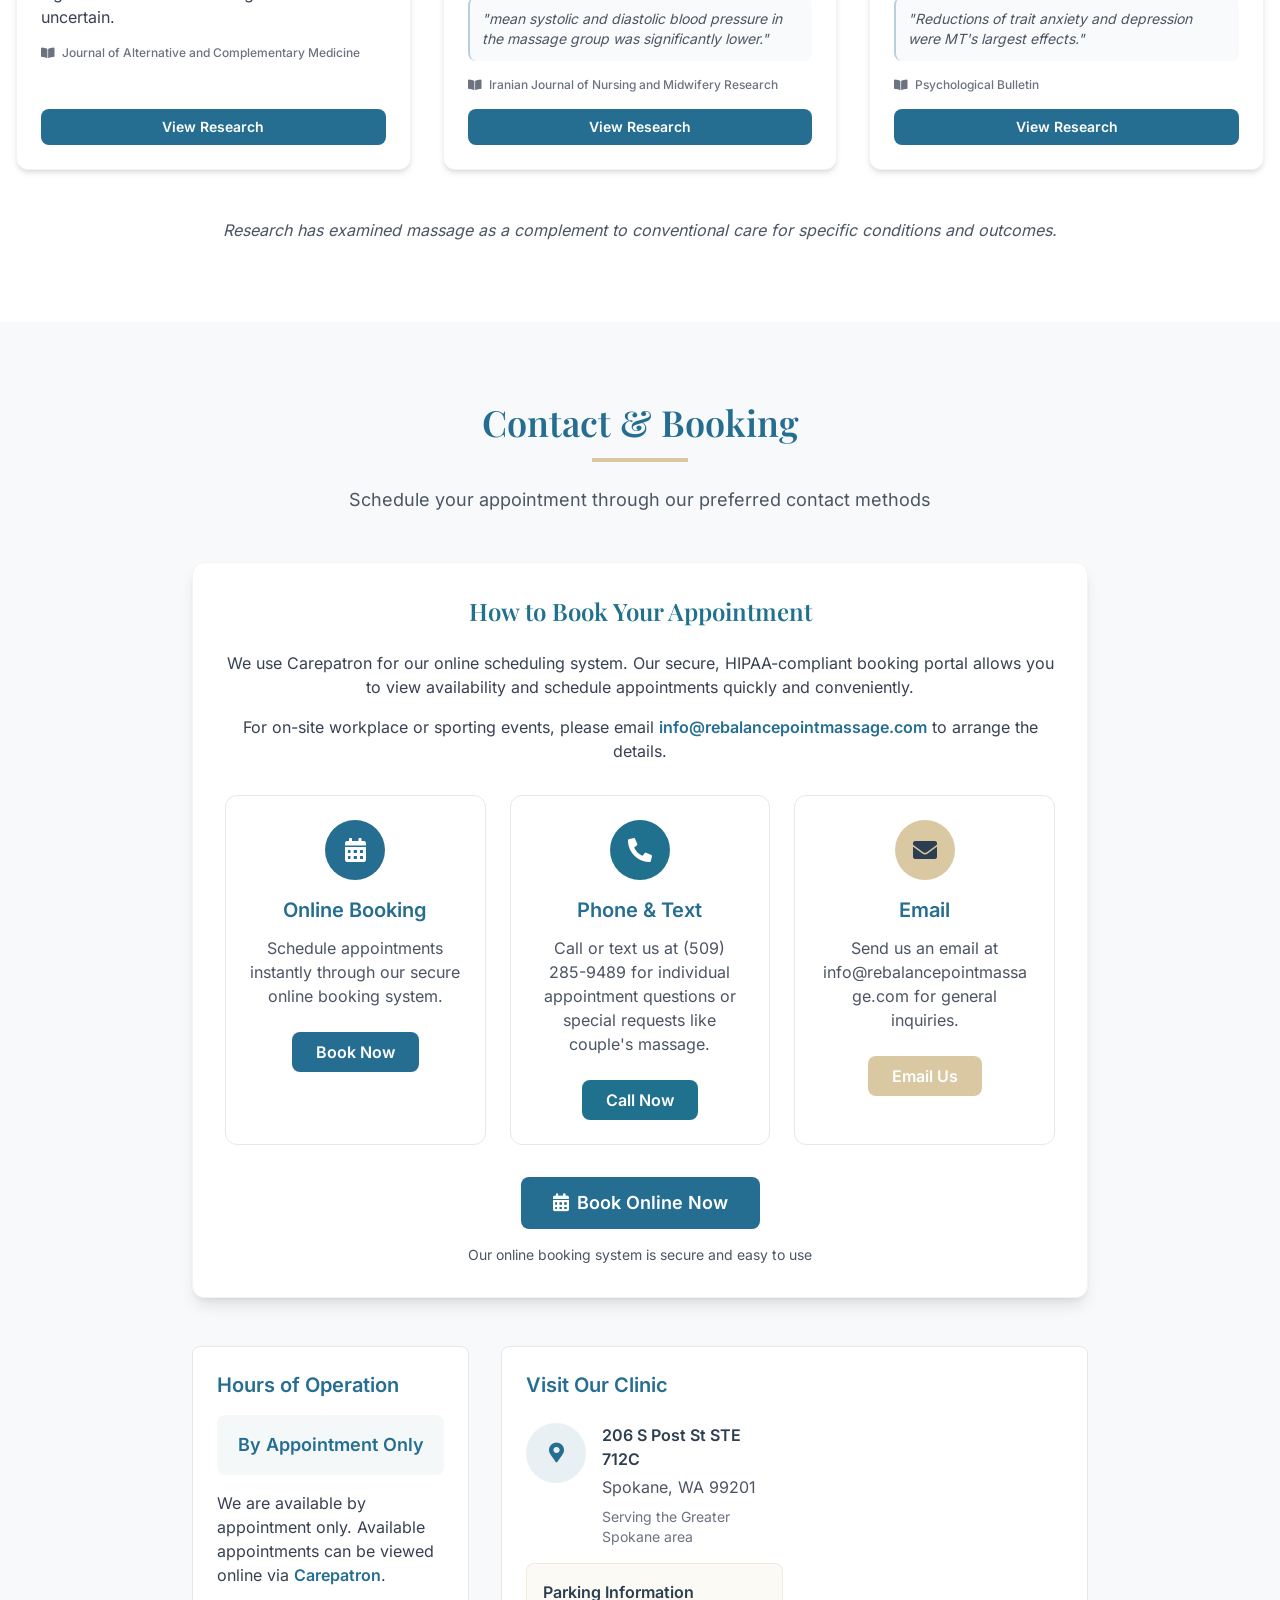
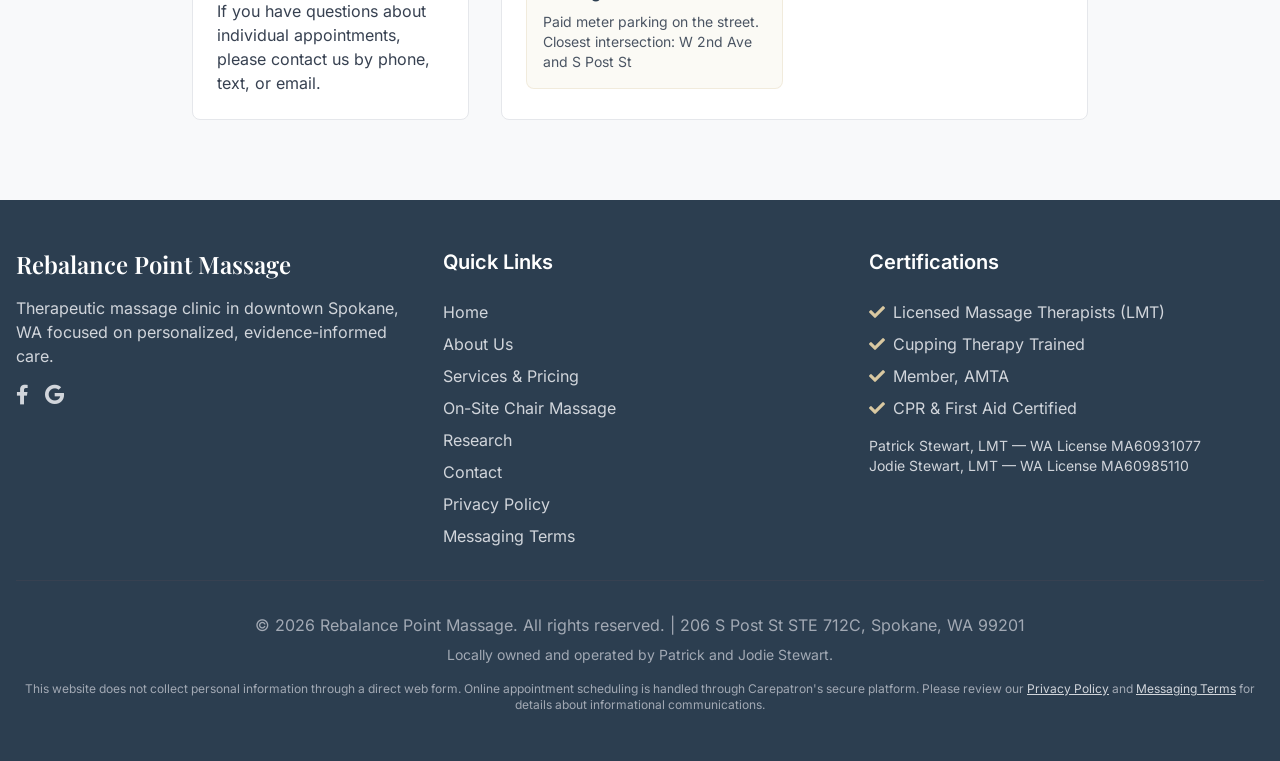
==== commit 91429c35: "modified:   index.html 	modified:   privacy.html 	modified:   terms.html" ====
--- a/index.html
+++ b/index.html
@@ -90,7 +90,7 @@
             transform: translateY(-3px);
             box-shadow: 0 8px 20px rgba(37, 110, 145, 0.15);
         }
-        #workplace {
+        #On-Site {
             scroll-margin-top: 6rem;
         }
         @media (min-width: 768px) and (max-width: 1279px) {
@@ -207,8 +207,7 @@
                                 <li class="flex items-center text-gray-700"><i class="fas fa-check text-accent mr-2" aria-hidden="true"></i>Customized therapeutic treatment</li>
                                 <li class="flex items-center text-gray-700"><i class="fas fa-check text-accent mr-2" aria-hidden="true"></i>Focused work for pain, tension, or mobility restrictions</li>
                                 <li class="flex items-center text-gray-700"><i class="fas fa-check text-accent mr-2" aria-hidden="true"></i>Relief from muscle tightness and stiffness</li>
-                                <li class="flex items-center text-gray-700"><i class="fas fa-check text-accent mr-2" aria-hidden="true"></i>Support for improved circulation</li>
-                                <li class="flex items-center text-gray-700"><i class="fas fa-check text-accent mr-2" aria-hidden="true"></i>Encourages relaxation and recovery</li>
+                                <li class="flex items-center text-gray-700"><i class="fas fa-check text-accent mr-2" aria-hidden="true"></i>Encourages relaxation</li>
                             </ul>
                             <a href="https://book.carepatron.com/Rebalance-Point-Massage/All?p=B9d7sKXDTG6LRym3U5.KQQ&amp;sc=KURssp65QgyobWfzcaGHAQ" target="_blank" rel="noopener noreferrer" class="block w-full bg-primary text-white text-center font-semibold py-3 rounded-lg hover:bg-secondary transition duration-300 mt-auto" aria-label="Book Now: 60-Minute Therapeutic Massage">Book Now</a>
                         </div>
@@ -230,7 +229,7 @@
                                 <li class="flex items-center text-gray-700"><i class="fas fa-check text-accent mr-2" aria-hidden="true"></i>More comprehensive therapeutic treatment</li>
                                 <li class="flex items-center text-gray-700"><i class="fas fa-check text-accent mr-2" aria-hidden="true"></i>More time to work through persistent patterns of tension</li>
                                 <li class="flex items-center text-gray-700"><i class="fas fa-check text-accent mr-2" aria-hidden="true"></i>Greater opportunity for mobility improvement</li>
-                                <li class="flex items-center text-gray-700"><i class="fas fa-check text-accent mr-2" aria-hidden="true"></i>Supports deeper relaxation and recovery</li>
+                                <li class="flex items-center text-gray-700"><i class="fas fa-check text-accent mr-2" aria-hidden="true"></i>Allows more time for relaxation</li>
                             </ul>
                             <a href="https://book.carepatron.com/Rebalance-Point-Massage/All?p=B9d7sKXDTG6LRym3U5.KQQ&amp;sc=KURssp65QgyobWfzcaGHAQ" target="_blank" rel="noopener noreferrer" class="block w-full bg-primary text-white text-center font-semibold py-3 rounded-lg hover:bg-secondary transition duration-300 mt-auto" aria-label="Book Now: 90-Minute Therapeutic Massage">Book Now</a>
                         </div>
@@ -242,17 +241,16 @@
                                 <i class="fas fa-plus-circle text-2xl" aria-hidden="true"></i>
                             </div>
                             <h3 class="text-xl font-serif font-semibold text-primary mb-3 text-center">30-Min Facial Cupping</h3>
-                            <p class="text-gray-600 mb-4">A gentle facial treatment using specialized cups to support circulation and lymphatic drainage, relax facial muscles, and promote a refreshed, healthy appearance.</p>
+                            <p class="text-gray-600 mb-4">A gentle facial treatment using specialized cups to create light suction across the skin and superficial tissues. Often selected for relaxation and focused work around areas of facial or jaw tension.</p>
                             <div class="flex justify-between items-center mb-4">
                                 <span class="text-gray-700 font-medium"><i class="fas fa-clock mr-1" aria-hidden="true"></i> 30 minutes</span>
                                 <span class="text-2xl font-bold text-secondary">$40</span>
                             </div>
                             <ul class="space-y-2 mb-6">
-                                <li class="flex items-center text-gray-700"><i class="fas fa-check text-accent mr-2" aria-hidden="true"></i>Supports facial lymphatic drainage</li>
-                                <li class="flex items-center text-gray-700"><i class="fas fa-check text-accent mr-2" aria-hidden="true"></i>Encourages healthy circulation to facial tissues</li>
-                                <li class="flex items-center text-gray-700"><i class="fas fa-check text-accent mr-2" aria-hidden="true"></i>Helps reduce facial muscle tension and jaw tightness</li>
-                                <li class="flex items-center text-gray-700"><i class="fas fa-check text-accent mr-2" aria-hidden="true"></i>May help reduce the appearance of fine lines and wrinkles</li>
-                                <li class="flex items-center text-gray-700"><i class="fas fa-check text-accent mr-2" aria-hidden="true"></i>May be added to any massage session</li>
+                                <li class="flex items-center text-gray-700"><i class="fas fa-check text-accent mr-2" aria-hidden="true"></i>Gentle suction techniques across the face</li>
+                                <li class="flex items-center text-gray-700"><i class="fas fa-check text-accent mr-2" aria-hidden="true"></i>Focused work around areas of facial and jaw tension</li>
+                                <li class="flex items-center text-gray-700"><i class="fas fa-check text-accent mr-2" aria-hidden="true"></i>Relaxing, low-intensity treatment</li>
+                                <li class="flex items-center text-gray-700"><i class="fas fa-check text-accent mr-2" aria-hidden="true"></i>Can be incorporated into a broader therapeutic session</li>
                             </ul>
                             <a href="https://book.carepatron.com/Rebalance-Point-Massage/All?p=B9d7sKXDTG6LRym3U5.KQQ&amp;sc=KURssp65QgyobWfzcaGHAQ" target="_blank" rel="noopener noreferrer" class="block w-full bg-primary text-white text-center font-semibold py-3 rounded-lg hover:bg-secondary transition duration-300 mt-auto" aria-label="Book Now: 30-Min Facial Cupping">Book Now</a>
                         </div>
@@ -264,16 +262,16 @@
                                 <i class="fas fa-car-crash text-2xl" aria-hidden="true"></i>
                             </div>
                             <h3 class="text-xl font-serif font-semibold text-primary mb-3 text-center">Injury Rehabilitation Massage</h3>
-                            <p class="text-gray-600 mb-4">Focused treatment for recovery from musculoskeletal injuries. Sessions emphasize targeted manual therapy to reduce pain, restore mobility, and support safe return to normal activity. Care may include coordinated treatment with other healthcare providers when appropriate.</p>
+                            <p class="text-gray-600 mb-4">Focused treatment for people recovering from musculoskeletal injuries. Sessions use targeted manual therapy to address pain, mobility limitations, muscle tension, and functional movement goals as part of an individualized treatment plan.</p>
                             <div class="flex justify-between items-center mb-4">
                                 <span class="text-gray-700 font-medium"><i class="fas fa-clock mr-1" aria-hidden="true"></i> 60 minutes</span>
                                 <span class="text-2xl font-bold text-secondary">$150</span>
                             </div>
                             <ul class="space-y-2 mb-6">
-                                <li class="flex items-center text-gray-700"><i class="fas fa-check text-accent mr-2" aria-hidden="true"></i>Supports recovery from musculoskeletal injuries</li>
-                                <li class="flex items-center text-gray-700"><i class="fas fa-check text-accent mr-2" aria-hidden="true"></i>Helps restore mobility and joint function</li>
-                                <li class="flex items-center text-gray-700"><i class="fas fa-check text-accent mr-2" aria-hidden="true"></i>Encourages healthy tissue healing and remodeling</li>
-                                <li class="flex items-center text-gray-700"><i class="fas fa-check text-accent mr-2" aria-hidden="true"></i>Improves overall movement and physical function</li>
+                                <li class="flex items-center text-gray-700"><i class="fas fa-check text-accent mr-2" aria-hidden="true"></i>Treatment tailored to the injury and stage of recovery</li>
+                                <li class="flex items-center text-gray-700"><i class="fas fa-check text-accent mr-2" aria-hidden="true"></i>Addresses pain, mobility, and joint-function goals</li>
+                                <li class="flex items-center text-gray-700"><i class="fas fa-check text-accent mr-2" aria-hidden="true"></i>Targets muscular tension and movement restrictions</li>
+                                <li class="flex items-center text-gray-700"><i class="fas fa-check text-accent mr-2" aria-hidden="true"></i>Focuses on return to comfortable functional movement</li>
                             </ul>
                             <a href="https://book.carepatron.com/Rebalance-Point-Massage/All?p=B9d7sKXDTG6LRym3U5.KQQ&amp;sc=KURssp65QgyobWfzcaGHAQ" target="_blank" rel="noopener noreferrer" class="block w-full bg-primary text-white text-center font-semibold py-3 rounded-lg hover:bg-secondary transition duration-300 mt-auto" aria-label="Book Now: Injury Rehabilitation Massage">Book Now</a>
                         </div>
@@ -285,7 +283,7 @@
                     <div class="grid md:grid-cols-2 gap-8">
                         <div>
                             <h4 class="text-xl font-semibold text-primary mb-4">Cupping Therapy</h4>
-                            <p class="text-gray-700 mb-4">Cupping therapy may be incorporated into massage sessions when appropriate at no additional charge. This technique uses gentle suction to help release muscle tension and support healthy circulation.</p>
+                            <p class="text-gray-700 mb-4">Cupping therapy may be incorporated into massage sessions when appropriate at no additional charge. This technique uses gentle suction on the skin and superficial tissues and can be incorporated into treatment for areas of muscular tension or discomfort.</p>
                         </div>
                         <div>
                             <h4 class="text-xl font-semibold text-primary mb-4">Couple's Massage</h4>
@@ -298,7 +296,7 @@
         </section>
 
         <!-- On-Site Chair Massage Section -->
-        <section id="workplace" class="bg-primary bg-opacity-5 section-padding">
+        <section id="On-Site" class="bg-primary bg-opacity-5 section-padding">
             <div class="container mx-auto px-4">
                 <div class="text-center mb-12">
                     <h2 class="text-3xl md:text-4xl font-serif font-semibold text-primary mb-4">On-Site Chair Massage</h2>
@@ -358,7 +356,7 @@
                 </div>
                 
                 <div class="mt-12 text-center">
-                    <p class="text-gray-600 italic">Massage therapy is increasingly recognized as a valuable component of integrative medicine, complementing conventional treatments for various health conditions.</p>
+                    <p class="text-gray-600 italic">Research has examined massage as a complement to conventional care for specific conditions and outcomes.</p>
                 </div>
             </div>
         </section>
@@ -493,7 +491,7 @@
             { "label": "Home", "href": "#home", "icon": "fas fa-home" },
             { "label": "About", "href": "#about", "icon": "fas fa-user-friends" },
             { "label": "Services", "href": "#services", "icon": "fas fa-spa" },
-            { "label": "On-Site", "href": "#workplace", "icon": "fas fa-calendar-alt" },
+            { "label": "On-Site", "href": "#On-Site", "icon": "fas fa-calendar-alt" },
             { "label": "Research", "href": "#research", "icon": "fas fa-clipboard-check" },
             { "label": "Contact", "href": "#contact", "icon": "fas fa-phone-alt" }
         ];
@@ -501,39 +499,37 @@
         const researchItems = [
             { 
                 "title": "Stress Reduction", 
-                "claim": "Massage therapy may help reduce stress and improve mood by influencing stress-related hormones and neurotransmitters.",
-                "quote": "Positive effects of massage therapy… include decreased cortisol and increased serotonin and dopamine.",
+                "claim": "Massage therapy may help reduce perceived stress and promote relaxation. Proposed hormonal and neurochemical mechanisms remain uncertain.",
                 "icon": "fas fa-brain",
                 "source": "International Journal of Neuroscience",
                 "link": "https://pubmed.ncbi.nlm.nih.gov/16162447/"
             },
             { 
                 "title": "Pain Management", 
-                "claim": "Massage therapy can help reduce pain and improve function in individuals with chronic musculoskeletal conditions.",
+                "claim": "Massage therapy may reduce pain and improve function in some musculoskeletal conditions, with evidence varying by condition and treatment approach.",
                 "quote": "Massage therapy may be effective for treatment of chronic back pain.",
                 "icon": "fas fa-hand-holding-heart",
                 "source": "Annals of Internal Medicine",
                 "link": "https://pubmed.ncbi.nlm.nih.gov/21727288/"
             },
             { 
-                "title": "Improved Sleep", 
-                "claim": "Massage therapy may help improve sleep quality, particularly in individuals experiencing pain or stress-related sleep disturbance.",
+                "title": "Sleep and Massage",
+                "claim": "Some studies have reported sleep improvements after massage, but findings are limited and appear to vary across populations.",
                 "quote": "only the massage therapy group reported an increase in the number of sleep hours.",
                 "icon": "fas fa-bed",
                 "source": "Journal of Clinical Rheumatology",
                 "link": "https://pubmed.ncbi.nlm.nih.gov/17041326/"
             },
             { 
-                "title": "Immune Function", 
-                "claim": "Massage therapy may influence immune-related biomarkers through stress-reduction pathways.",
-                "quote": "Massage increased the number of circulating lymphocytes.",
+                "title": "Immune-Related Biomarkers",
+                "claim": "Preliminary research has found short-term changes in some immune-related biomarkers following massage, but the clinical significance of these findings remains uncertain.",
                 "icon": "fas fa-shield-alt",
                 "source": "Journal of Alternative and Complementary Medicine",
                 "link": "https://pubmed.ncbi.nlm.nih.gov/20809811/"
             },
             { 
                 "title": "Blood Pressure", 
-                "claim": "Massage therapy may help support healthy blood pressure levels.",
+                "claim": "Repeated massage has been associated with short-term reductions in blood pressure in some people with elevated blood pressure.",
                 "quote": "mean systolic and diastolic blood pressure in the massage group was significantly lower.",
                 "icon": "fas fa-heartbeat",
                 "source": "Iranian Journal of Nursing and Midwifery Research",
@@ -541,11 +537,11 @@
             },
             { 
                 "title": "Mental Health", 
-                "claim": "Massage therapy may help reduce symptoms of anxiety and depression.",
+                "claim": "Research suggests massage may help reduce measured symptoms of anxiety and depression in some populations.",
                 "quote": "Reductions of trait anxiety and depression were MT's largest effects.",
                 "icon": "fas fa-smile",
                 "source": "Psychological Bulletin",
-                "link": "https://pubmed.ncbi.nlm.nih.gov/15114504/"
+                "link": "https://pubmed.ncbi.nlm.nih.gov/14717648/"
             }
         ];
 
@@ -583,7 +579,7 @@
             { "label": "Home", "href": "#home" },
             { "label": "About Us", "href": "#about" },
             { "label": "Services & Pricing", "href": "#services" },
-            { "label": "On-Site Chair Massage", "href": "#workplace" },
+            { "label": "On-Site Chair Massage", "href": "#On-Site" },
             { "label": "Research", "href": "#research" },
             { "label": "Contact", "href": "#contact" },
             { "label": "Privacy Policy", "href": "./privacy.html" },
@@ -600,19 +596,19 @@
 
         function renderResearchItems(items) {
             return items.map(item => `
-            <div class="bg-white rounded-xl p-6 shadow-md card-hover border border-gray-100">
+            <div class="bg-white rounded-xl p-6 shadow-md card-hover border border-gray-100 flex flex-col">
                 <div class="service-icon bg-primary bg-opacity-10 text-primary mb-4">
                     <i class="${item.icon} text-2xl"></i>
                 </div>
                 <h3 class="text-xl font-semibold text-primary mb-3">${item.title}</h3>
                 <p class="text-gray-700 mb-4">${item.claim}</p>
-                <div class="mb-4 p-3 bg-gray-50 rounded-lg border-l-2 border-primary border-opacity-30">
+                ${item.quote ? `<div class="mb-4 p-3 bg-gray-50 rounded-lg border-l-2 border-primary border-opacity-30">
                     <p class="text-sm text-gray-600 italic">"${item.quote}"</p>
-                </div>
+                </div>` : ""}
                 <div class="mb-4 text-xs text-gray-500">
                     <i class="fas fa-book-open mr-1"></i> <span class="font-medium">${item.source}</span>
                 </div>
-                <a href="${item.link}" target="_blank" rel="noopener noreferrer" class="inline-block w-full text-center bg-primary text-white font-semibold py-2 px-4 rounded-lg hover:bg-secondary transition duration-300 text-sm">
+                <a href="${item.link}" target="_blank" rel="noopener noreferrer" class="inline-block w-full text-center bg-primary text-white font-semibold py-2 px-4 rounded-lg hover:bg-secondary transition duration-300 text-sm mt-auto">
                     View Research
                 </a>
             </div>`).join("");
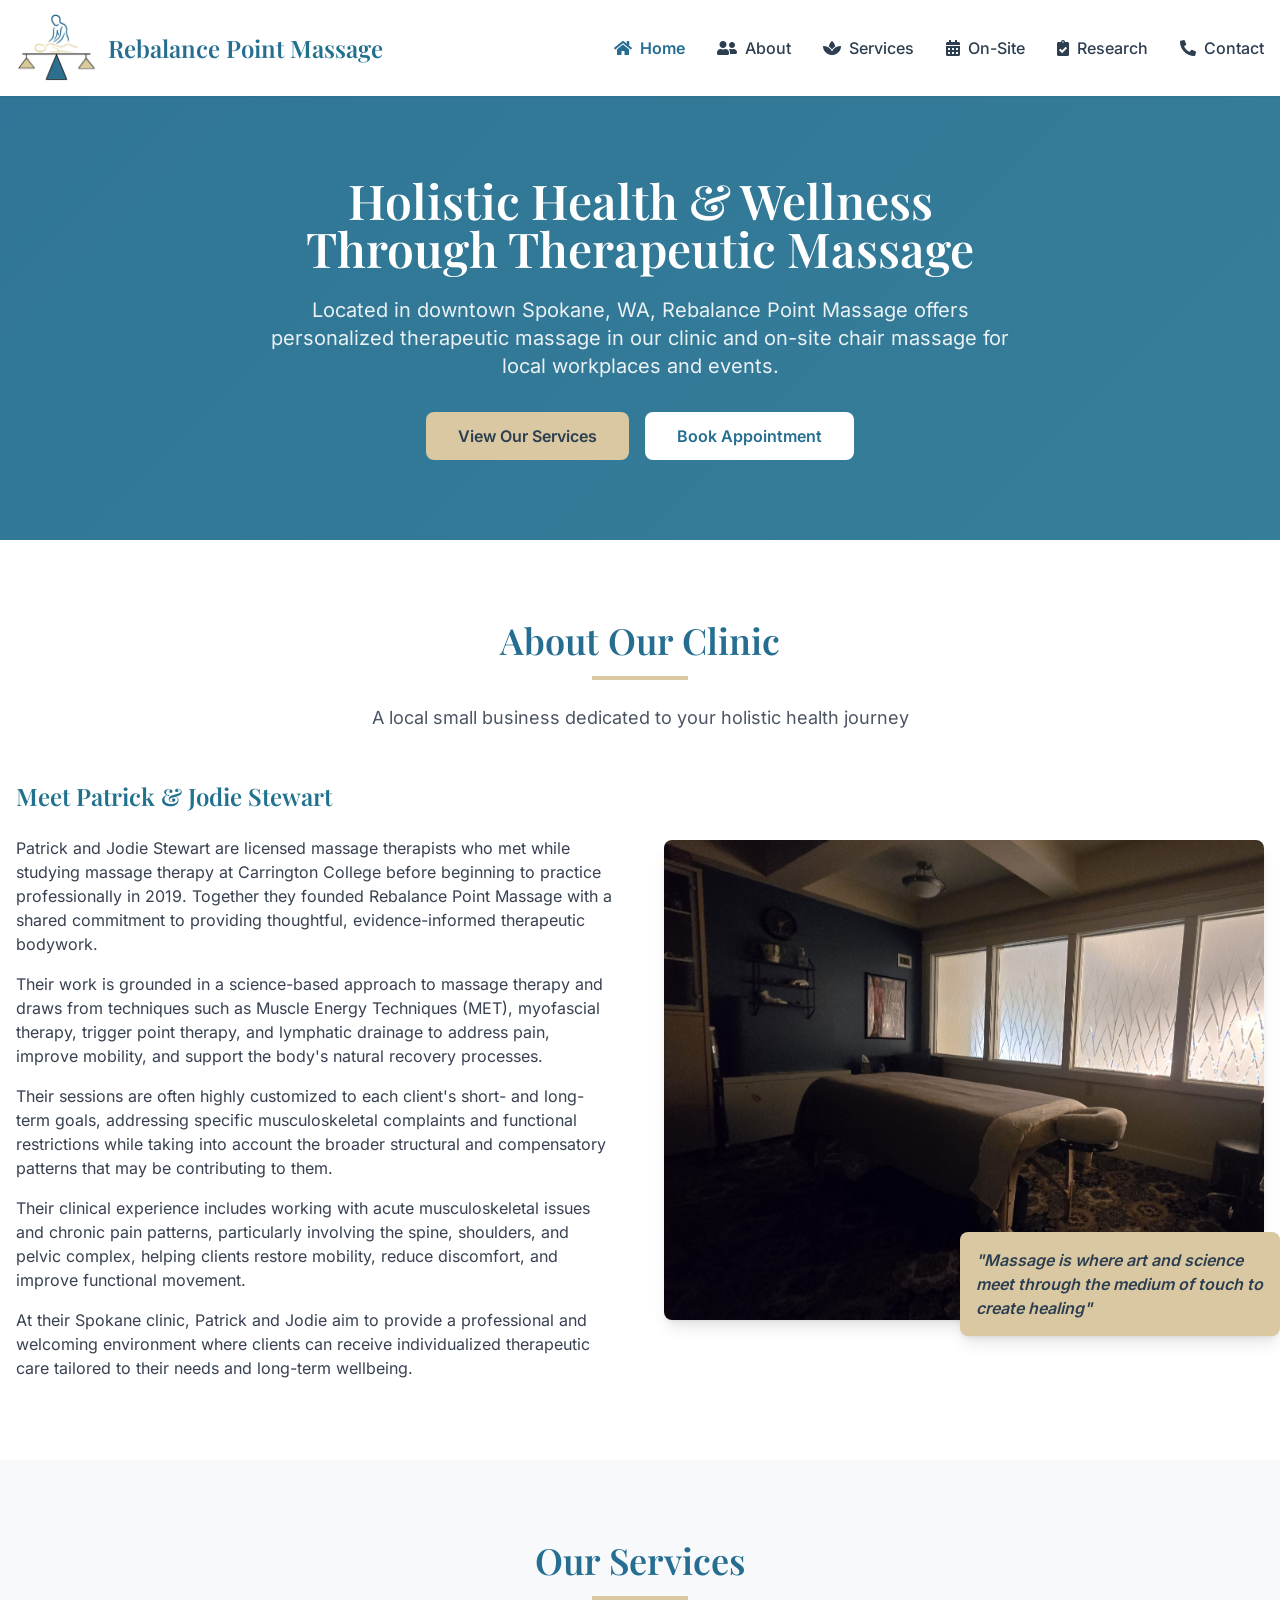
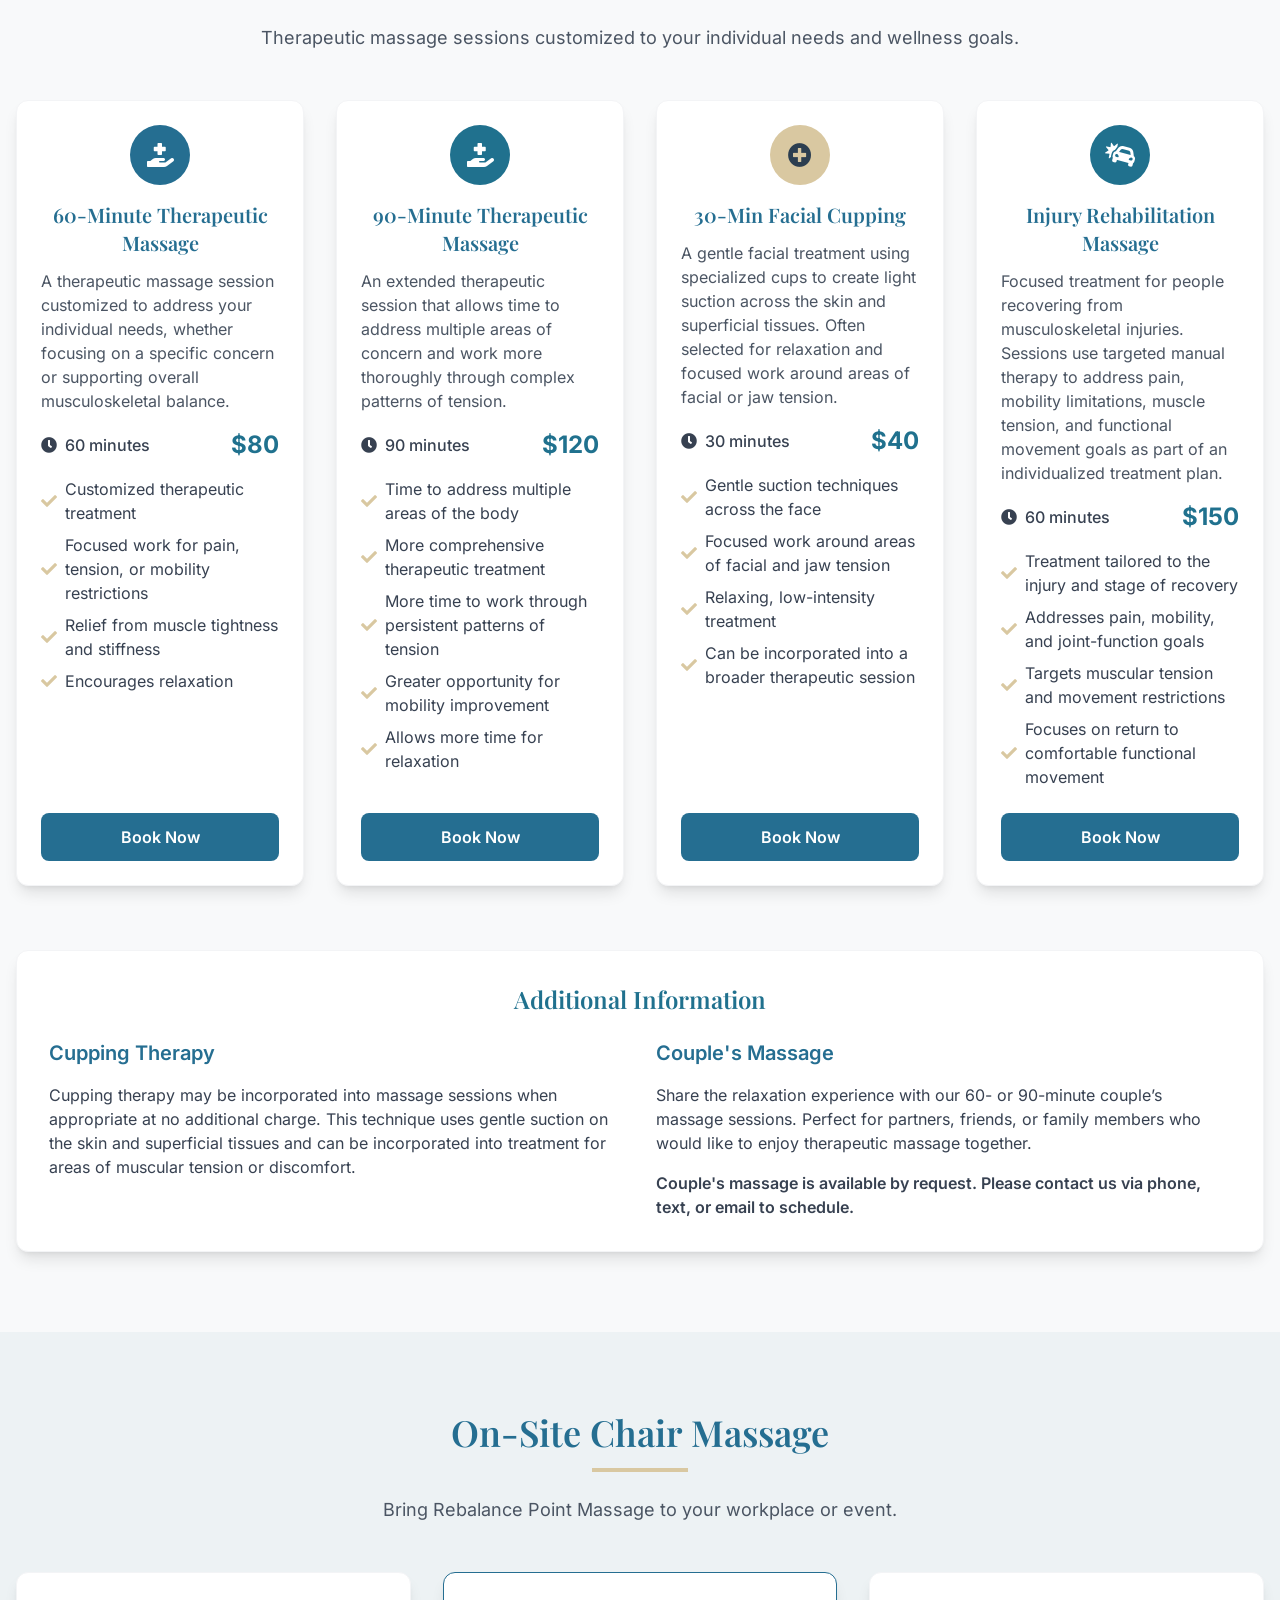
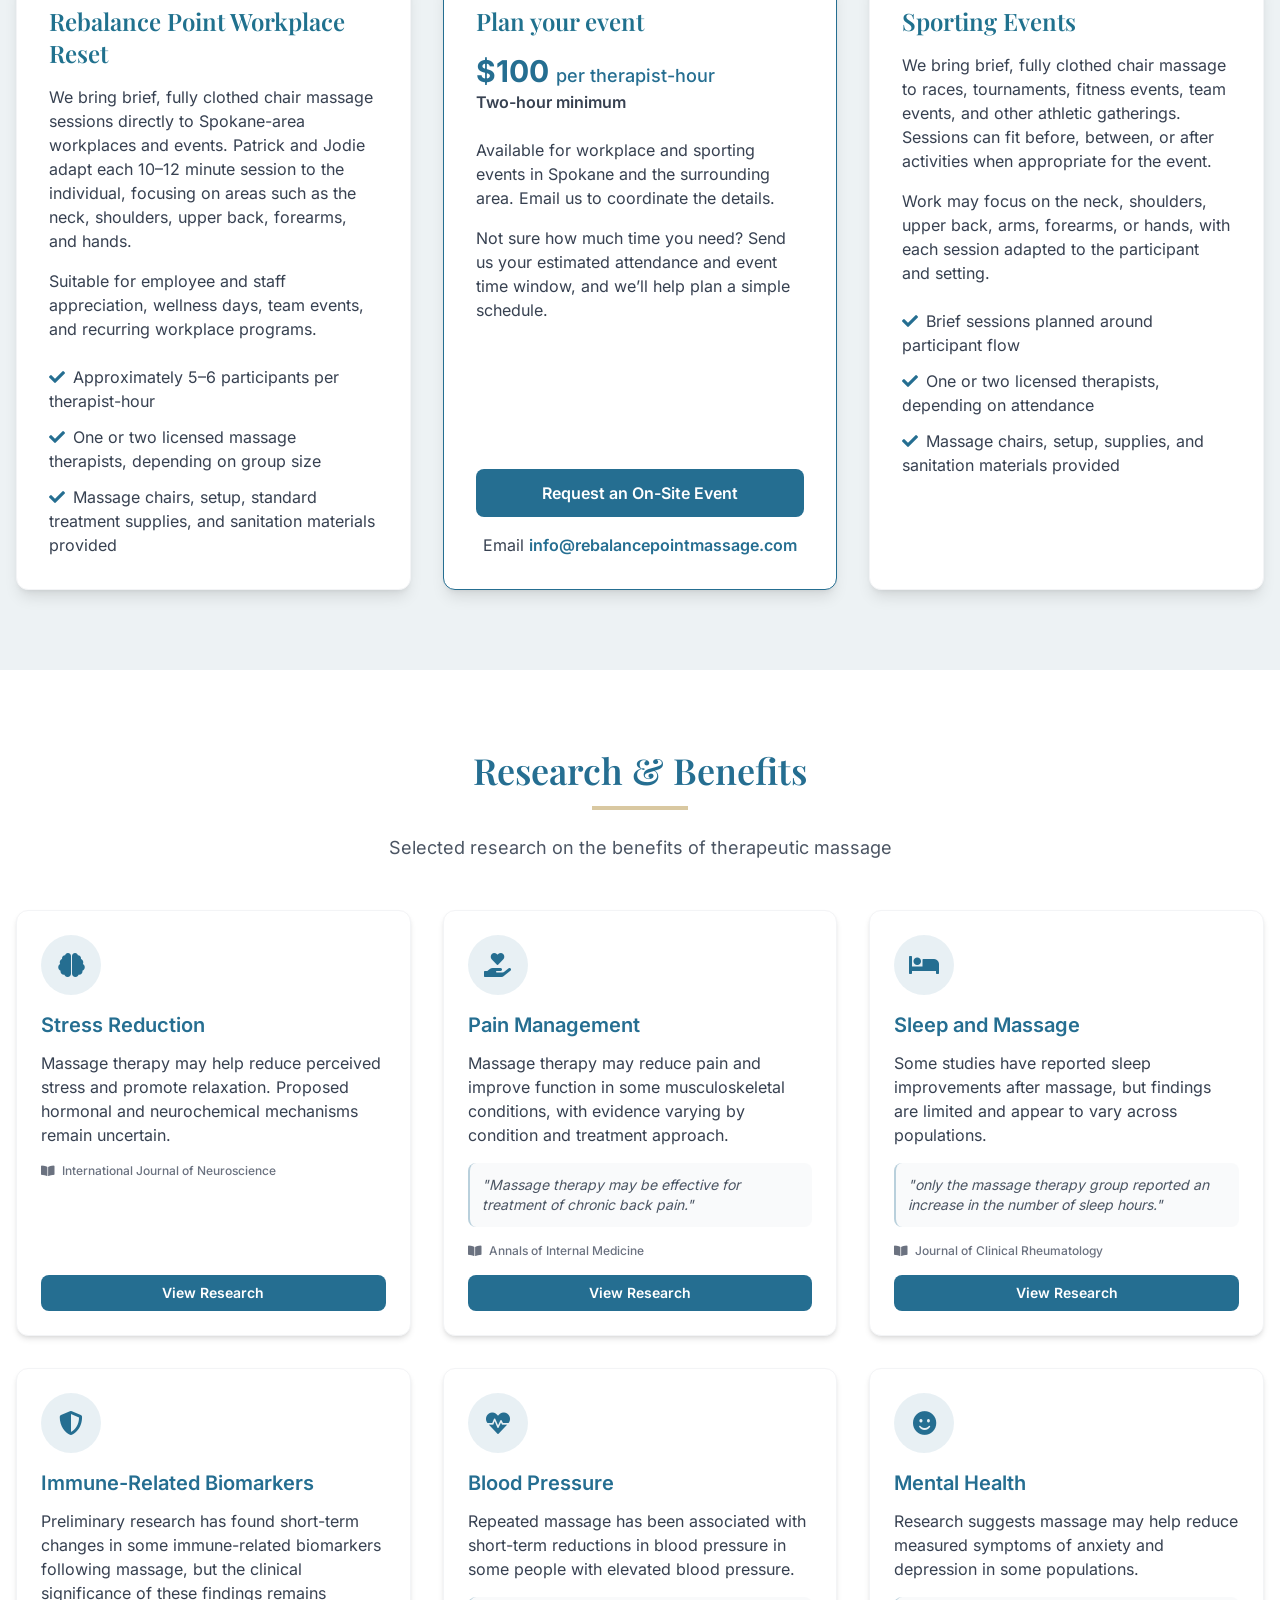
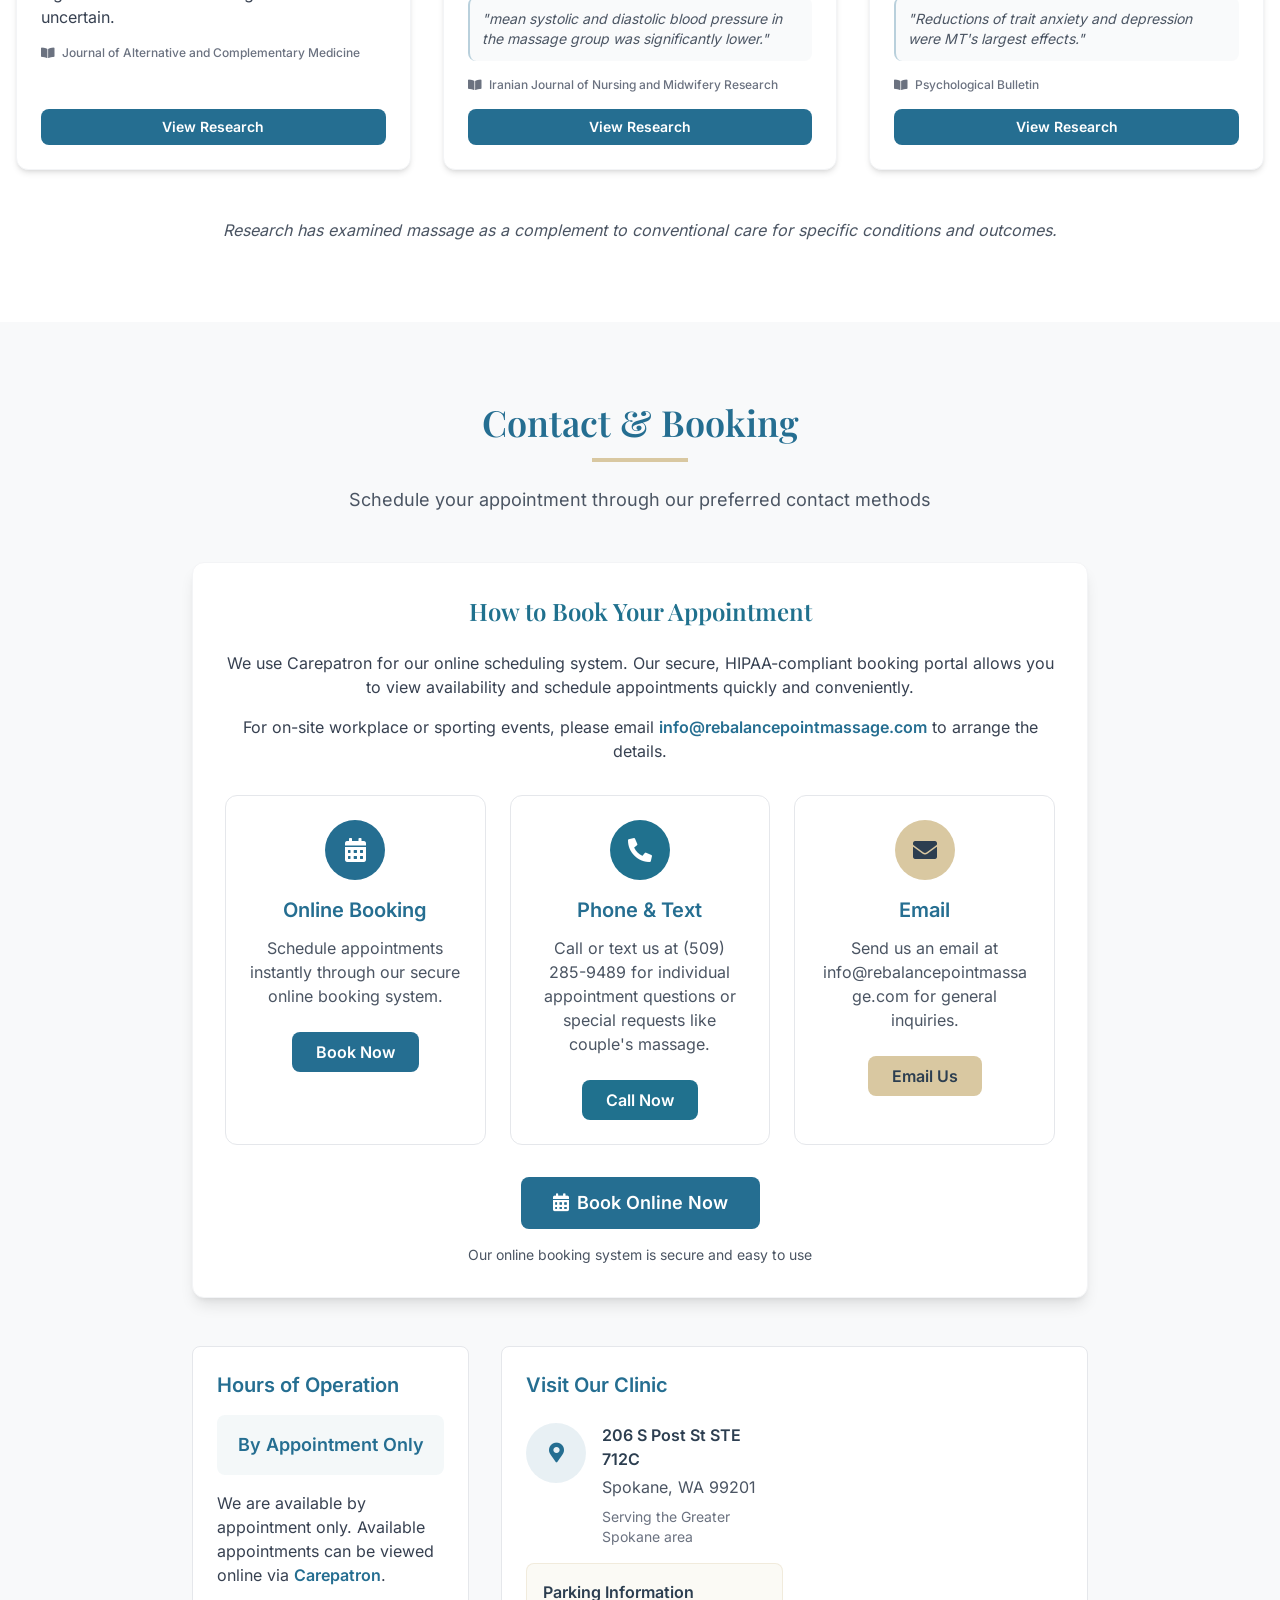
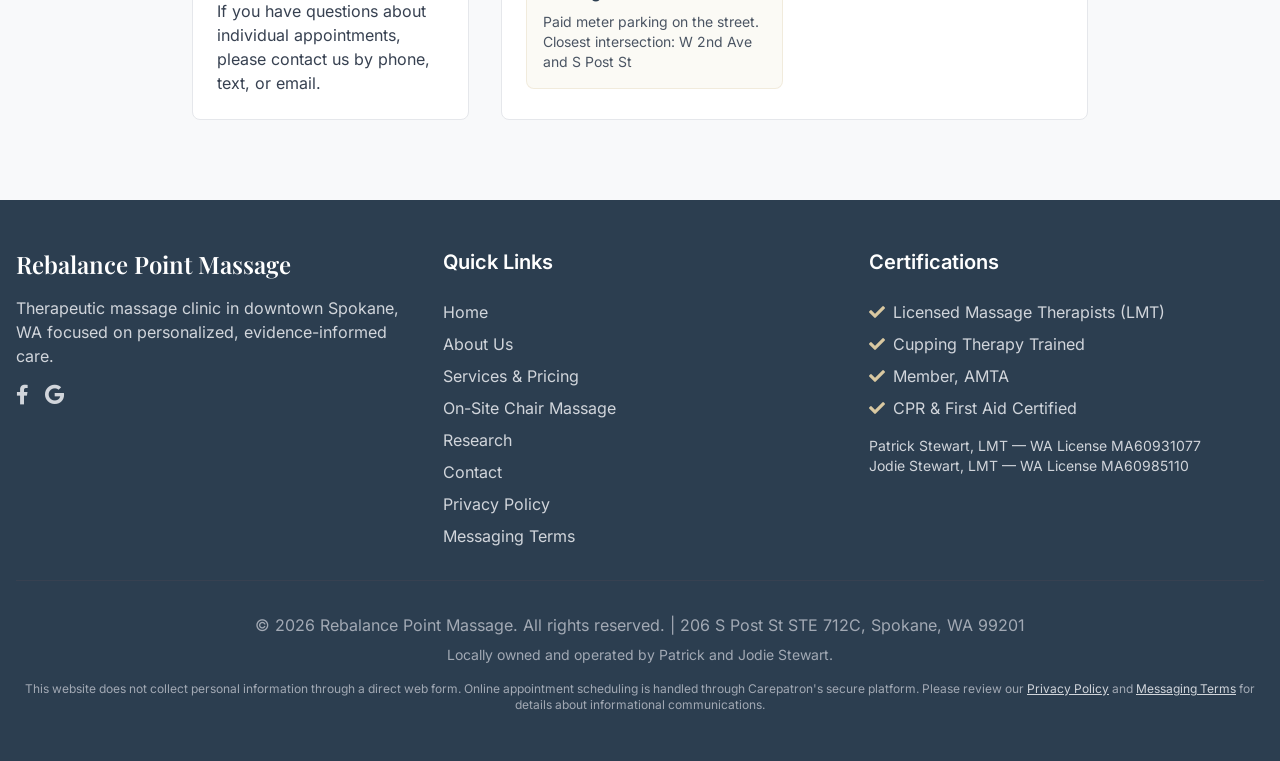
==== commit 172c611e: "new file:   images/Rebalance Social Preview.png 	modified:   index.html 	modified:   privacy.html 	m" ====
--- a/index.html
+++ b/index.html
@@ -19,7 +19,14 @@
     <meta property="og:description" content="Therapeutic massage in downtown Spokane and on-site chair massage for local workplaces, races, tournaments, and sporting events.">
     <meta property="og:type" content="website">
     <meta property="og:url" content="https://rebalancepointmassage.com">
-    <meta name="twitter:card" content="summary">
+    <meta property="og:image" content="https://rebalancepointmassage.com/images/Rebalance%20Social%20Preview.png">
+    <meta property="og:image:type" content="image/png">
+    <meta property="og:image:width" content="1731">
+    <meta property="og:image:height" content="909">
+    <meta property="og:image:alt" content="Rebalance Point Massage social preview showing a massage room, therapeutic massage, and on-site chair massage in Spokane, Washington.">
+    <meta name="twitter:card" content="summary_large_image">
+    <meta name="twitter:image" content="https://rebalancepointmassage.com/images/Rebalance%20Social%20Preview.png">
+    <meta name="twitter:image:alt" content="Rebalance Point Massage social preview showing a massage room, therapeutic massage, and on-site chair massage in Spokane, Washington.">
     <meta name="twitter:title" content="Rebalance Point Massage | Therapeutic &amp; On-Site Chair Massage">
     <meta name="twitter:description" content="Therapeutic massage in downtown Spokane and on-site chair massage for local workplaces, races, tournaments, and sporting events.">
     <link rel="canonical" href="https://rebalancepointmassage.com">
@@ -90,8 +97,13 @@
             transform: translateY(-3px);
             box-shadow: 0 8px 20px rgba(37, 110, 145, 0.15);
         }
-        #On-Site {
+        main section[id] {
             scroll-margin-top: 6rem;
+        }
+        @media (prefers-reduced-motion: reduce) {
+            html {
+                scroll-behavior: auto;
+            }
         }
         @media (min-width: 768px) and (max-width: 1279px) {
             .onsite-planning { grid-column: 1 / -1; }
@@ -106,12 +118,20 @@
             .onsite-sports { grid-column: 3; grid-row: 1; }
         }
     </style>
+    <noscript>
+        <style>
+            @media (max-width: 1279px) {
+                .site-mobile-nav { display: block !important; }
+                .site-mobile-menu-button { display: none !important; }
+            }
+        </style>
+    </noscript>
 </head>
 <body class="min-h-screen bg-light text-dark font-sans">
     <!-- Header & Navigation -->
     <header class="sticky top-0 z-50 bg-white shadow-sm">
         <div class="container mx-auto px-4">
-            <nav class="flex justify-between items-center py-2">
+            <nav class="flex justify-between items-center py-2" aria-label="Primary navigation">
                 <div class="flex items-center gap-3">
                     <a href="#home" class="w-20 h-20 flex-shrink-0" title="Rebalance Point Massage">
                         <img src="images/rebalance-point-logo.png" alt="Rebalance Point Massage Logo" class="w-full h-full object-contain">
@@ -126,16 +146,26 @@
                 
                 <!-- Desktop Navigation -->
                 <ul id="desktop-nav" class="site-desktop-nav hidden md:flex space-x-8">
-                    <!-- Navigation items will be rendered here -->
+                    <li><a href="#home" class="text-dark hover:text-primary font-medium transition duration-300"><i class="fas fa-home mr-2" aria-hidden="true"></i>Home</a></li>
+                    <li><a href="#about" class="text-dark hover:text-primary font-medium transition duration-300"><i class="fas fa-user-friends mr-2" aria-hidden="true"></i>About</a></li>
+                    <li><a href="#services" class="text-dark hover:text-primary font-medium transition duration-300"><i class="fas fa-spa mr-2" aria-hidden="true"></i>Services</a></li>
+                    <li><a href="#On-Site" class="text-dark hover:text-primary font-medium transition duration-300"><i class="fas fa-calendar-alt mr-2" aria-hidden="true"></i>On-Site</a></li>
+                    <li><a href="#research" class="text-dark hover:text-primary font-medium transition duration-300"><i class="fas fa-clipboard-check mr-2" aria-hidden="true"></i>Research</a></li>
+                    <li><a href="#contact" class="text-dark hover:text-primary font-medium transition duration-300"><i class="fas fa-phone-alt mr-2" aria-hidden="true"></i>Contact</a></li>
                 </ul>
             </nav>
             
             <!-- Mobile Navigation -->
-            <div id="mobile-nav" class="site-mobile-nav hidden md:hidden bg-white border-t py-4">
+            <nav id="mobile-nav" class="site-mobile-nav hidden md:hidden bg-white border-t py-4" aria-label="Mobile navigation">
                 <ul id="mobile-nav-list" class="space-y-3">
-                    <!-- Mobile navigation items will be rendered here -->
+                    <li><a href="#home" class="block py-3 px-4 text-lg hover:bg-primary hover:bg-opacity-10 hover:text-primary rounded-lg transition duration-300"><i class="fas fa-home mr-2" aria-hidden="true"></i>Home</a></li>
+                    <li><a href="#about" class="block py-3 px-4 text-lg hover:bg-primary hover:bg-opacity-10 hover:text-primary rounded-lg transition duration-300"><i class="fas fa-user-friends mr-2" aria-hidden="true"></i>About</a></li>
+                    <li><a href="#services" class="block py-3 px-4 text-lg hover:bg-primary hover:bg-opacity-10 hover:text-primary rounded-lg transition duration-300"><i class="fas fa-spa mr-2" aria-hidden="true"></i>Services</a></li>
+                    <li><a href="#On-Site" class="block py-3 px-4 text-lg hover:bg-primary hover:bg-opacity-10 hover:text-primary rounded-lg transition duration-300"><i class="fas fa-calendar-alt mr-2" aria-hidden="true"></i>On-Site</a></li>
+                    <li><a href="#research" class="block py-3 px-4 text-lg hover:bg-primary hover:bg-opacity-10 hover:text-primary rounded-lg transition duration-300"><i class="fas fa-clipboard-check mr-2" aria-hidden="true"></i>Research</a></li>
+                    <li><a href="#contact" class="block py-3 px-4 text-lg hover:bg-primary hover:bg-opacity-10 hover:text-primary rounded-lg transition duration-300"><i class="fas fa-phone-alt mr-2" aria-hidden="true"></i>Contact</a></li>
                 </ul>
-            </div>
+            </nav>
         </div>
     </header>
 
@@ -352,7 +382,101 @@
                 </div>
                 
                 <div id="research-grid" class="grid md:grid-cols-2 lg:grid-cols-3 gap-8">
-                    <!-- Research items will be rendered here -->
+                    <article class="bg-white rounded-xl p-6 shadow-md card-hover border border-gray-100 flex flex-col">
+                        <div class="service-icon bg-primary bg-opacity-10 text-primary mb-4">
+                            <i class="fas fa-brain text-2xl" aria-hidden="true"></i>
+                        </div>
+                        <h3 class="text-xl font-semibold text-primary mb-3">Stress Reduction</h3>
+                        <p class="text-gray-700 mb-4">Massage therapy may help reduce perceived stress and promote relaxation. Proposed hormonal and neurochemical mechanisms remain uncertain.</p>
+                        <div class="mb-4 text-xs text-gray-500">
+                            <i class="fas fa-book-open mr-1" aria-hidden="true"></i> <span class="font-medium">International Journal of Neuroscience</span>
+                        </div>
+                        <a href="https://pubmed.ncbi.nlm.nih.gov/16162447/" target="_blank" rel="noopener noreferrer" aria-label="View research on stress reduction and massage" class="inline-block w-full text-center bg-primary text-white font-semibold py-2 px-4 rounded-lg hover:bg-secondary transition duration-300 text-sm mt-auto">
+                            View Research
+                        </a>
+                    </article>
+
+                    <article class="bg-white rounded-xl p-6 shadow-md card-hover border border-gray-100 flex flex-col">
+                        <div class="service-icon bg-primary bg-opacity-10 text-primary mb-4">
+                            <i class="fas fa-hand-holding-heart text-2xl" aria-hidden="true"></i>
+                        </div>
+                        <h3 class="text-xl font-semibold text-primary mb-3">Pain Management</h3>
+                        <p class="text-gray-700 mb-4">Massage therapy may reduce pain and improve function in some musculoskeletal conditions, with evidence varying by condition and treatment approach.</p>
+                        <div class="mb-4 p-3 bg-gray-50 rounded-lg border-l-2 border-primary border-opacity-30">
+                            <p class="text-sm text-gray-600 italic">"Massage therapy may be effective for treatment of chronic back pain."</p>
+                        </div>
+                        <div class="mb-4 text-xs text-gray-500">
+                            <i class="fas fa-book-open mr-1" aria-hidden="true"></i> <span class="font-medium">Annals of Internal Medicine</span>
+                        </div>
+                        <a href="https://pubmed.ncbi.nlm.nih.gov/21727288/" target="_blank" rel="noopener noreferrer" aria-label="View research on pain management and massage" class="inline-block w-full text-center bg-primary text-white font-semibold py-2 px-4 rounded-lg hover:bg-secondary transition duration-300 text-sm mt-auto">
+                            View Research
+                        </a>
+                    </article>
+
+                    <article class="bg-white rounded-xl p-6 shadow-md card-hover border border-gray-100 flex flex-col">
+                        <div class="service-icon bg-primary bg-opacity-10 text-primary mb-4">
+                            <i class="fas fa-bed text-2xl" aria-hidden="true"></i>
+                        </div>
+                        <h3 class="text-xl font-semibold text-primary mb-3">Sleep and Massage</h3>
+                        <p class="text-gray-700 mb-4">Some studies have reported sleep improvements after massage, but findings are limited and appear to vary across populations.</p>
+                        <div class="mb-4 p-3 bg-gray-50 rounded-lg border-l-2 border-primary border-opacity-30">
+                            <p class="text-sm text-gray-600 italic">"only the massage therapy group reported an increase in the number of sleep hours."</p>
+                        </div>
+                        <div class="mb-4 text-xs text-gray-500">
+                            <i class="fas fa-book-open mr-1" aria-hidden="true"></i> <span class="font-medium">Journal of Clinical Rheumatology</span>
+                        </div>
+                        <a href="https://pubmed.ncbi.nlm.nih.gov/17041326/" target="_blank" rel="noopener noreferrer" aria-label="View research on sleep and massage" class="inline-block w-full text-center bg-primary text-white font-semibold py-2 px-4 rounded-lg hover:bg-secondary transition duration-300 text-sm mt-auto">
+                            View Research
+                        </a>
+                    </article>
+
+                    <article class="bg-white rounded-xl p-6 shadow-md card-hover border border-gray-100 flex flex-col">
+                        <div class="service-icon bg-primary bg-opacity-10 text-primary mb-4">
+                            <i class="fas fa-shield-alt text-2xl" aria-hidden="true"></i>
+                        </div>
+                        <h3 class="text-xl font-semibold text-primary mb-3">Immune-Related Biomarkers</h3>
+                        <p class="text-gray-700 mb-4">Preliminary research has found short-term changes in some immune-related biomarkers following massage, but the clinical significance of these findings remains uncertain.</p>
+                        <div class="mb-4 text-xs text-gray-500">
+                            <i class="fas fa-book-open mr-1" aria-hidden="true"></i> <span class="font-medium">Journal of Alternative and Complementary Medicine</span>
+                        </div>
+                        <a href="https://pubmed.ncbi.nlm.nih.gov/20809811/" target="_blank" rel="noopener noreferrer" aria-label="View research on immune-related biomarkers and massage" class="inline-block w-full text-center bg-primary text-white font-semibold py-2 px-4 rounded-lg hover:bg-secondary transition duration-300 text-sm mt-auto">
+                            View Research
+                        </a>
+                    </article>
+
+                    <article class="bg-white rounded-xl p-6 shadow-md card-hover border border-gray-100 flex flex-col">
+                        <div class="service-icon bg-primary bg-opacity-10 text-primary mb-4">
+                            <i class="fas fa-heartbeat text-2xl" aria-hidden="true"></i>
+                        </div>
+                        <h3 class="text-xl font-semibold text-primary mb-3">Blood Pressure</h3>
+                        <p class="text-gray-700 mb-4">Repeated massage has been associated with short-term reductions in blood pressure in some people with elevated blood pressure.</p>
+                        <div class="mb-4 p-3 bg-gray-50 rounded-lg border-l-2 border-primary border-opacity-30">
+                            <p class="text-sm text-gray-600 italic">"mean systolic and diastolic blood pressure in the massage group was significantly lower."</p>
+                        </div>
+                        <div class="mb-4 text-xs text-gray-500">
+                            <i class="fas fa-book-open mr-1" aria-hidden="true"></i> <span class="font-medium">Iranian Journal of Nursing and Midwifery Research</span>
+                        </div>
+                        <a href="https://pubmed.ncbi.nlm.nih.gov/22039381/" target="_blank" rel="noopener noreferrer" aria-label="View research on blood pressure and massage" class="inline-block w-full text-center bg-primary text-white font-semibold py-2 px-4 rounded-lg hover:bg-secondary transition duration-300 text-sm mt-auto">
+                            View Research
+                        </a>
+                    </article>
+
+                    <article class="bg-white rounded-xl p-6 shadow-md card-hover border border-gray-100 flex flex-col">
+                        <div class="service-icon bg-primary bg-opacity-10 text-primary mb-4">
+                            <i class="fas fa-smile text-2xl" aria-hidden="true"></i>
+                        </div>
+                        <h3 class="text-xl font-semibold text-primary mb-3">Mental Health</h3>
+                        <p class="text-gray-700 mb-4">Research suggests massage may help reduce measured symptoms of anxiety and depression in some populations.</p>
+                        <div class="mb-4 p-3 bg-gray-50 rounded-lg border-l-2 border-primary border-opacity-30">
+                            <p class="text-sm text-gray-600 italic">"Reductions of trait anxiety and depression were MT's largest effects."</p>
+                        </div>
+                        <div class="mb-4 text-xs text-gray-500">
+                            <i class="fas fa-book-open mr-1" aria-hidden="true"></i> <span class="font-medium">Psychological Bulletin</span>
+                        </div>
+                        <a href="https://pubmed.ncbi.nlm.nih.gov/14717648/" target="_blank" rel="noopener noreferrer" aria-label="View research on anxiety, depression, and massage" class="inline-block w-full text-center bg-primary text-white font-semibold py-2 px-4 rounded-lg hover:bg-secondary transition duration-300 text-sm mt-auto">
+                            View Research
+                        </a>
+                    </article>
                 </div>
                 
                 <div class="mt-12 text-center">
@@ -377,7 +501,38 @@
                         <p class="text-gray-700 text-center mb-8 break-words">For on-site workplace or sporting events, please email <a href="mailto:info@rebalancepointmassage.com?subject=On-Site%20Massage%20Event%20Inquiry" class="text-primary font-semibold hover:underline">info@rebalancepointmassage.com</a> to arrange the details.</p>
                         
                         <div id="contact-methods" class="grid md:grid-cols-3 gap-6 mb-8">
-                            <!-- Contact methods will be rendered here -->
+                            <div class="contact-card bg-white rounded-xl p-6 border border-gray-200 text-center">
+                                <div class="service-icon bg-primary text-white mx-auto">
+                                    <i class="fas fa-calendar-alt text-2xl" aria-hidden="true"></i>
+                                </div>
+                                <h3 class="text-xl font-semibold text-primary mb-3">Online Booking</h3>
+                                <p class="text-gray-600 mb-6 break-words">Schedule appointments instantly through our secure online booking system.</p>
+                                <a href="https://book.carepatron.com/Rebalance-Point-Massage/All?p=B9d7sKXDTG6LRym3U5.KQQ&amp;sc=KURssp65QgyobWfzcaGHAQ" target="_blank" rel="noopener noreferrer" class="inline-block bg-primary text-white font-semibold py-2 px-6 rounded-lg hover:opacity-90 transition duration-300">
+                                    Book Now
+                                </a>
+                            </div>
+
+                            <div class="contact-card bg-white rounded-xl p-6 border border-gray-200 text-center">
+                                <div class="service-icon bg-secondary text-white mx-auto">
+                                    <i class="fas fa-phone-alt text-2xl" aria-hidden="true"></i>
+                                </div>
+                                <h3 class="text-xl font-semibold text-primary mb-3">Phone &amp; Text</h3>
+                                <p class="text-gray-600 mb-6 break-words">Call or text us at (509) 285-9489 for individual appointment questions or special requests like couple's massage.</p>
+                                <a href="tel:5092859489" class="inline-block bg-secondary text-white font-semibold py-2 px-6 rounded-lg hover:opacity-90 transition duration-300">
+                                    Call Now
+                                </a>
+                            </div>
+
+                            <div class="contact-card bg-white rounded-xl p-6 border border-gray-200 text-center">
+                                <div class="service-icon bg-accent text-dark mx-auto">
+                                    <i class="fas fa-envelope text-2xl" aria-hidden="true"></i>
+                                </div>
+                                <h3 class="text-xl font-semibold text-primary mb-3">Email</h3>
+                                <p class="text-gray-600 mb-6 break-words">Send us an email at info@rebalancepointmassage.com for general inquiries.</p>
+                                <a href="mailto:info@rebalancepointmassage.com" class="inline-block bg-accent text-dark font-semibold py-2 px-6 rounded-lg hover:opacity-90 transition duration-300">
+                                    Email Us
+                                </a>
+                            </div>
                         </div>
                         
                         <div class="text-center">
@@ -461,7 +616,14 @@
                 <div>
                     <h4 class="text-xl font-semibold text-white mb-6">Quick Links</h4>
                     <ul id="footer-links" class="space-y-2">
-                        <!-- Footer links will be rendered here -->
+                        <li><a href="#home" class="text-gray-300 hover:text-accent transition duration-300">Home</a></li>
+                        <li><a href="#about" class="text-gray-300 hover:text-accent transition duration-300">About Us</a></li>
+                        <li><a href="#services" class="text-gray-300 hover:text-accent transition duration-300">Services &amp; Pricing</a></li>
+                        <li><a href="#On-Site" class="text-gray-300 hover:text-accent transition duration-300">On-Site Chair Massage</a></li>
+                        <li><a href="#research" class="text-gray-300 hover:text-accent transition duration-300">Research</a></li>
+                        <li><a href="#contact" class="text-gray-300 hover:text-accent transition duration-300">Contact</a></li>
+                        <li><a href="./privacy.html" class="text-gray-300 hover:text-accent transition duration-300">Privacy Policy</a></li>
+                        <li><a href="./terms.html" class="text-gray-300 hover:text-accent transition duration-300">Messaging Terms</a></li>
                     </ul>
                 </div>
                 
@@ -478,7 +640,7 @@
             </div>
             
             <div class="pt-8 border-t border-gray-700 text-center" style="color:#a2a9b4;">
-                <p>&copy; <span id="current-year"></span> Rebalance Point Massage. All rights reserved. | 206 S Post St STE 712C, Spokane, WA 99201</p>
+                <p>&copy; <span id="current-year">2026</span> Rebalance Point Massage. All rights reserved. | 206 S Post St STE 712C, Spokane, WA 99201</p>
                 <p class="mt-2 text-sm">Locally owned and operated by Patrick and Jodie Stewart.</p>
                 <p class="mt-4 text-xs">This website does not collect personal information through a direct web form. Online appointment scheduling is handled through Carepatron's secure platform. Please review our <a href="./privacy.html" class="text-gray-300 hover:text-accent underline">Privacy Policy</a> and <a href="./terms.html" class="text-gray-300 hover:text-accent underline">Messaging Terms</a> for details about informational communications.</p>
             </div>
@@ -486,178 +648,12 @@
     </footer>
 
     <script>
-        // Data Layer
-        const navigationItems = [
-            { "label": "Home", "href": "#home", "icon": "fas fa-home" },
-            { "label": "About", "href": "#about", "icon": "fas fa-user-friends" },
-            { "label": "Services", "href": "#services", "icon": "fas fa-spa" },
-            { "label": "On-Site", "href": "#On-Site", "icon": "fas fa-calendar-alt" },
-            { "label": "Research", "href": "#research", "icon": "fas fa-clipboard-check" },
-            { "label": "Contact", "href": "#contact", "icon": "fas fa-phone-alt" }
-        ];
-
-        const researchItems = [
-            { 
-                "title": "Stress Reduction", 
-                "claim": "Massage therapy may help reduce perceived stress and promote relaxation. Proposed hormonal and neurochemical mechanisms remain uncertain.",
-                "icon": "fas fa-brain",
-                "source": "International Journal of Neuroscience",
-                "link": "https://pubmed.ncbi.nlm.nih.gov/16162447/"
-            },
-            { 
-                "title": "Pain Management", 
-                "claim": "Massage therapy may reduce pain and improve function in some musculoskeletal conditions, with evidence varying by condition and treatment approach.",
-                "quote": "Massage therapy may be effective for treatment of chronic back pain.",
-                "icon": "fas fa-hand-holding-heart",
-                "source": "Annals of Internal Medicine",
-                "link": "https://pubmed.ncbi.nlm.nih.gov/21727288/"
-            },
-            { 
-                "title": "Sleep and Massage",
-                "claim": "Some studies have reported sleep improvements after massage, but findings are limited and appear to vary across populations.",
-                "quote": "only the massage therapy group reported an increase in the number of sleep hours.",
-                "icon": "fas fa-bed",
-                "source": "Journal of Clinical Rheumatology",
-                "link": "https://pubmed.ncbi.nlm.nih.gov/17041326/"
-            },
-            { 
-                "title": "Immune-Related Biomarkers",
-                "claim": "Preliminary research has found short-term changes in some immune-related biomarkers following massage, but the clinical significance of these findings remains uncertain.",
-                "icon": "fas fa-shield-alt",
-                "source": "Journal of Alternative and Complementary Medicine",
-                "link": "https://pubmed.ncbi.nlm.nih.gov/20809811/"
-            },
-            { 
-                "title": "Blood Pressure", 
-                "claim": "Repeated massage has been associated with short-term reductions in blood pressure in some people with elevated blood pressure.",
-                "quote": "mean systolic and diastolic blood pressure in the massage group was significantly lower.",
-                "icon": "fas fa-heartbeat",
-                "source": "Iranian Journal of Nursing and Midwifery Research",
-                "link": "https://pubmed.ncbi.nlm.nih.gov/22039381/"
-            },
-            { 
-                "title": "Mental Health", 
-                "claim": "Research suggests massage may help reduce measured symptoms of anxiety and depression in some populations.",
-                "quote": "Reductions of trait anxiety and depression were MT's largest effects.",
-                "icon": "fas fa-smile",
-                "source": "Psychological Bulletin",
-                "link": "https://pubmed.ncbi.nlm.nih.gov/14717648/"
-            }
-        ];
-
-        const contactMethods = [
-            { 
-                "title": "Online Booking", 
-                "description": "Schedule appointments instantly through our secure online booking system.",
-                "icon": "fas fa-calendar-alt",
-                "color": "primary",
-                "action": "https://book.carepatron.com/Rebalance-Point-Massage/All?p=B9d7sKXDTG6LRym3U5.KQQ&sc=KURssp65QgyobWfzcaGHAQ",
-                "actionText": "Book Now",
-                "isExternal": true
-            },
-            { 
-                "title": "Phone & Text", 
-                "description": "Call or text us at (509) 285-9489 for individual appointment questions or special requests like couple's massage.",
-                "icon": "fas fa-phone-alt",
-                "color": "secondary",
-                "action": "tel:5092859489",
-                "actionText": "Call Now",
-                "isExternal": false
-            },
-            { 
-                "title": "Email", 
-                "description": "Send us an email at info@rebalancepointmassage.com for general inquiries.",
-                "icon": "fas fa-envelope",
-                "color": "accent",
-                "action": "mailto:info@rebalancepointmassage.com",
-                "actionText": "Email Us",
-                "isExternal": false
-            }
-        ];
-
-        const footerLinks = [
-            { "label": "Home", "href": "#home" },
-            { "label": "About Us", "href": "#about" },
-            { "label": "Services & Pricing", "href": "#services" },
-            { "label": "On-Site Chair Massage", "href": "#On-Site" },
-            { "label": "Research", "href": "#research" },
-            { "label": "Contact", "href": "#contact" },
-            { "label": "Privacy Policy", "href": "./privacy.html" },
-            { "label": "Messaging Terms", "href": "./terms.html" }
-        ];
-
-        // Reusable Render Functions
-        function renderNavItems(items, isMobile = false) {
-            return items.map(item => {
-                const mobileClass = isMobile ? "block py-3 px-4 text-lg hover:bg-primary hover:bg-opacity-10 hover:text-primary rounded-lg transition duration-300" : "text-dark hover:text-primary font-medium transition duration-300";
-                return `<li><a href="${item.href}" class="${mobileClass}"><i class="${item.icon} mr-2"></i>${item.label}</a></li>`;
-            }).join("");
-        }
-
-        function renderResearchItems(items) {
-            return items.map(item => `
-            <div class="bg-white rounded-xl p-6 shadow-md card-hover border border-gray-100 flex flex-col">
-                <div class="service-icon bg-primary bg-opacity-10 text-primary mb-4">
-                    <i class="${item.icon} text-2xl"></i>
-                </div>
-                <h3 class="text-xl font-semibold text-primary mb-3">${item.title}</h3>
-                <p class="text-gray-700 mb-4">${item.claim}</p>
-                ${item.quote ? `<div class="mb-4 p-3 bg-gray-50 rounded-lg border-l-2 border-primary border-opacity-30">
-                    <p class="text-sm text-gray-600 italic">"${item.quote}"</p>
-                </div>` : ""}
-                <div class="mb-4 text-xs text-gray-500">
-                    <i class="fas fa-book-open mr-1"></i> <span class="font-medium">${item.source}</span>
-                </div>
-                <a href="${item.link}" target="_blank" rel="noopener noreferrer" class="inline-block w-full text-center bg-primary text-white font-semibold py-2 px-4 rounded-lg hover:bg-secondary transition duration-300 text-sm mt-auto">
-                    View Research
-                </a>
-            </div>`).join("");
-        }
-
-        function renderContactMethods(items) {
-            return items.map(item => {
-                const colorClass = item.color === "accent" ? "bg-accent text-dark" : `bg-${item.color} text-white`;
-                const targetAttr = item.isExternal ? 'target="_blank" rel="noopener noreferrer"' : '';
-                return `
-                <div class="contact-card bg-white rounded-xl p-6 border border-gray-200 text-center">
-                    <div class="service-icon ${colorClass} mx-auto">
-                        <i class="${item.icon} text-2xl"></i>
-                    </div>
-                    <h3 class="text-xl font-semibold text-primary mb-3">${item.title}</h3>
-                    <p class="text-gray-600 mb-6 break-words">${item.description}</p>
-                    <a href="${item.action}" ${targetAttr} class="inline-block ${colorClass.replace('text-dark', 'text-white')} font-semibold py-2 px-6 rounded-lg hover:opacity-90 transition duration-300">
-                        ${item.actionText}
-                    </a>
-                </div>`;
-            }).join("");
-        }
-
-        function renderFooterLinks(items) {
-            return items.map(item => `<li><a href="${item.href}" class="text-gray-300 hover:text-accent transition duration-300">${item.label}</a></li>`).join("");
-        }
-
-        // DOM Initialization
         document.addEventListener('DOMContentLoaded', function() {
-            // Set current year in footer
             document.getElementById('current-year').textContent = new Date().getFullYear();
-            
-            // Render navigation
-            document.getElementById('desktop-nav').innerHTML = renderNavItems(navigationItems);
-            document.getElementById('mobile-nav-list').innerHTML = renderNavItems(navigationItems, true);
-            
-            // Render research items
-            document.getElementById('research-grid').innerHTML = renderResearchItems(researchItems);
-            
-            // Render contact methods
-            document.getElementById('contact-methods').innerHTML = renderContactMethods(contactMethods);
-            
-            // Render footer links
-            document.getElementById('footer-links').innerHTML = renderFooterLinks(footerLinks);
-            
-            // Mobile menu toggle
+
             const mobileMenuButton = document.getElementById('mobile-menu-button');
             const mobileNav = document.getElementById('mobile-nav');
-            
+
             mobileMenuButton.addEventListener('click', function() {
                 mobileNav.classList.toggle('hidden');
                 mobileMenuButton.setAttribute('aria-expanded', String(!mobileNav.classList.contains('hidden')));
@@ -670,51 +666,33 @@
                     icon.classList.add('fa-times');
                 }
             });
-            
-            // Smooth scrolling for anchor links
-            document.addEventListener('click', function(event) {
-                const link = event.target.closest('a[href^="#"]');
-                if (!link) return;
-                
-                const href = link.getAttribute('href');
-                if (href === '#') return;
-                
-                event.preventDefault();
-                const target = document.querySelector(href);
-                if (target) {
-                    // Close mobile menu if open
-                    if (!mobileNav.classList.contains('hidden')) {
-                        mobileNav.classList.add('hidden');
-                        mobileMenuButton.setAttribute('aria-expanded', 'false');
-                        const icon = mobileMenuButton.querySelector('i');
-                        icon.classList.remove('fa-times');
-                        icon.classList.add('fa-bars');
-                    }
-                    
-                    window.scrollTo({
-                        top: target.offsetTop - 80,
-                        behavior: 'smooth'
-                    });
-                }
+
+            mobileNav.addEventListener('click', function(event) {
+                if (!event.target.closest('a')) return;
+                mobileNav.classList.add('hidden');
+                mobileMenuButton.setAttribute('aria-expanded', 'false');
+                const icon = mobileMenuButton.querySelector('i');
+                icon.classList.remove('fa-times');
+                icon.classList.add('fa-bars');
             });
-            
-            // Add active class to current section in navigation
+
+            // Highlight the current section in the desktop navigation.
             function updateActiveNav() {
                 const sections = document.querySelectorAll('section[id]');
-                const navLinks = document.querySelectorAll('nav a[href^="#"]');
-                
+                const navLinks = document.querySelectorAll('#desktop-nav a[href^="#"]');
+
                 let currentSection = '';
                 const scrollPosition = window.scrollY + 100;
-                
+
                 sections.forEach(section => {
                     const sectionTop = section.offsetTop;
                     const sectionHeight = section.clientHeight;
-                    
+
                     if (scrollPosition >= sectionTop && scrollPosition < sectionTop + sectionHeight) {
                         currentSection = section.getAttribute('id');
                     }
                 });
-                
+
                 navLinks.forEach(link => {
                     link.classList.remove('text-primary', 'font-semibold');
                     if (link.getAttribute('href') === `#${currentSection}`) {
@@ -722,10 +700,10 @@
                     }
                 });
             }
-            
+
             window.addEventListener('scroll', updateActiveNav);
-            updateActiveNav(); // Initial call
-            
+            updateActiveNav();
+
             // External link handler
             document.addEventListener('click', function(event) {
                 const externalLink = event.target.closest('a[target="_blank"]');
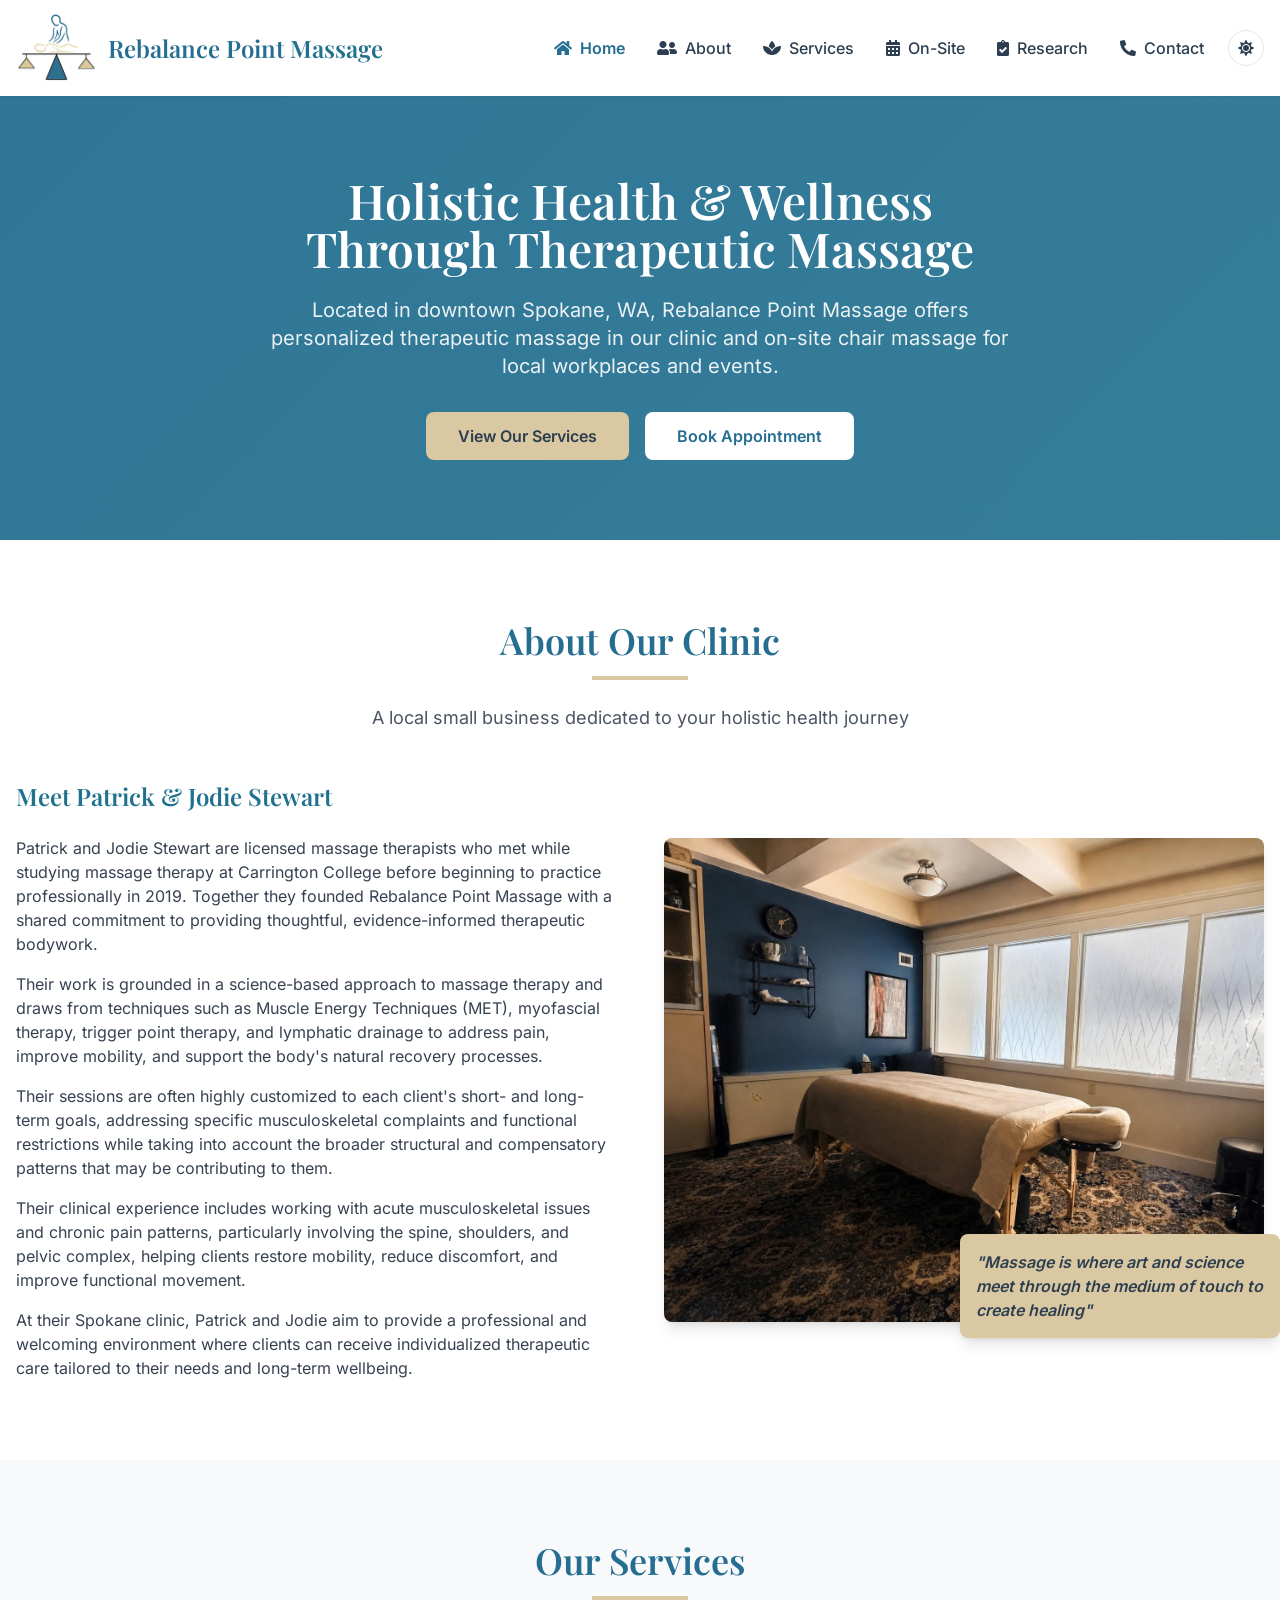
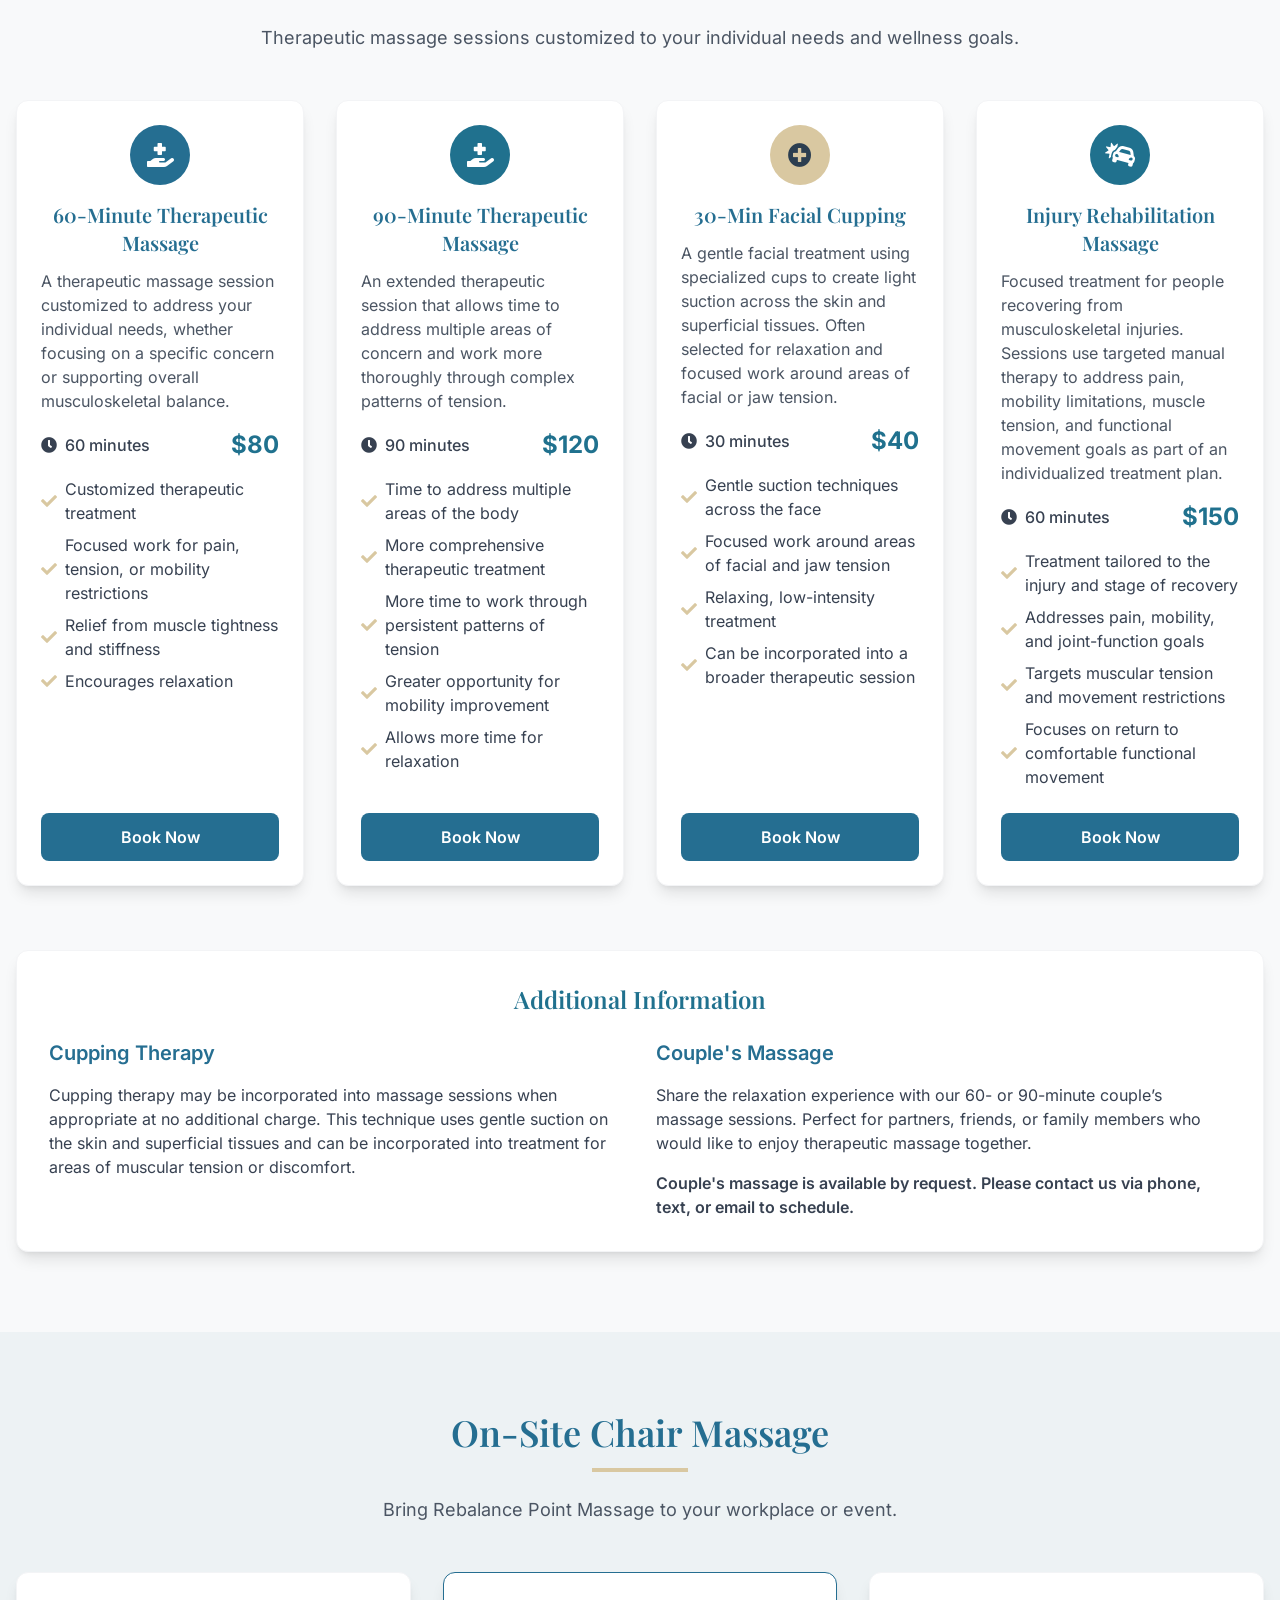
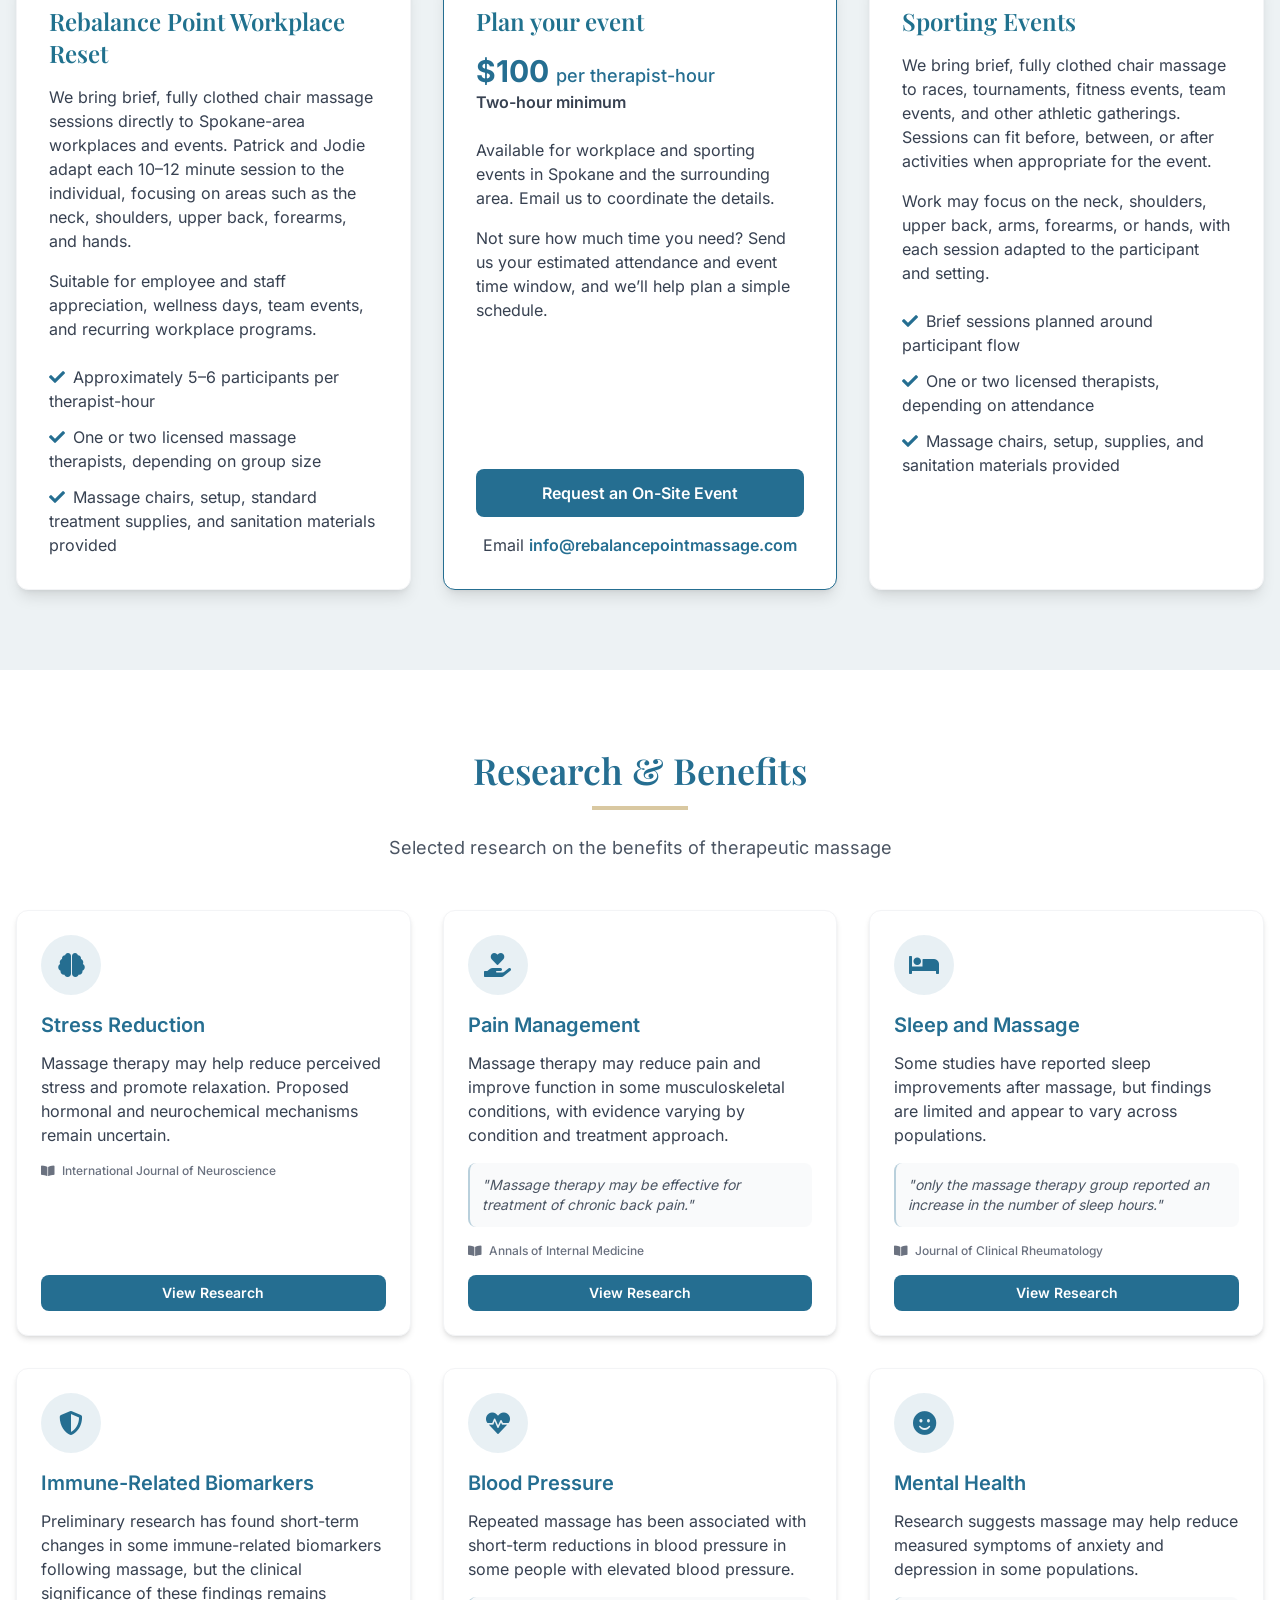
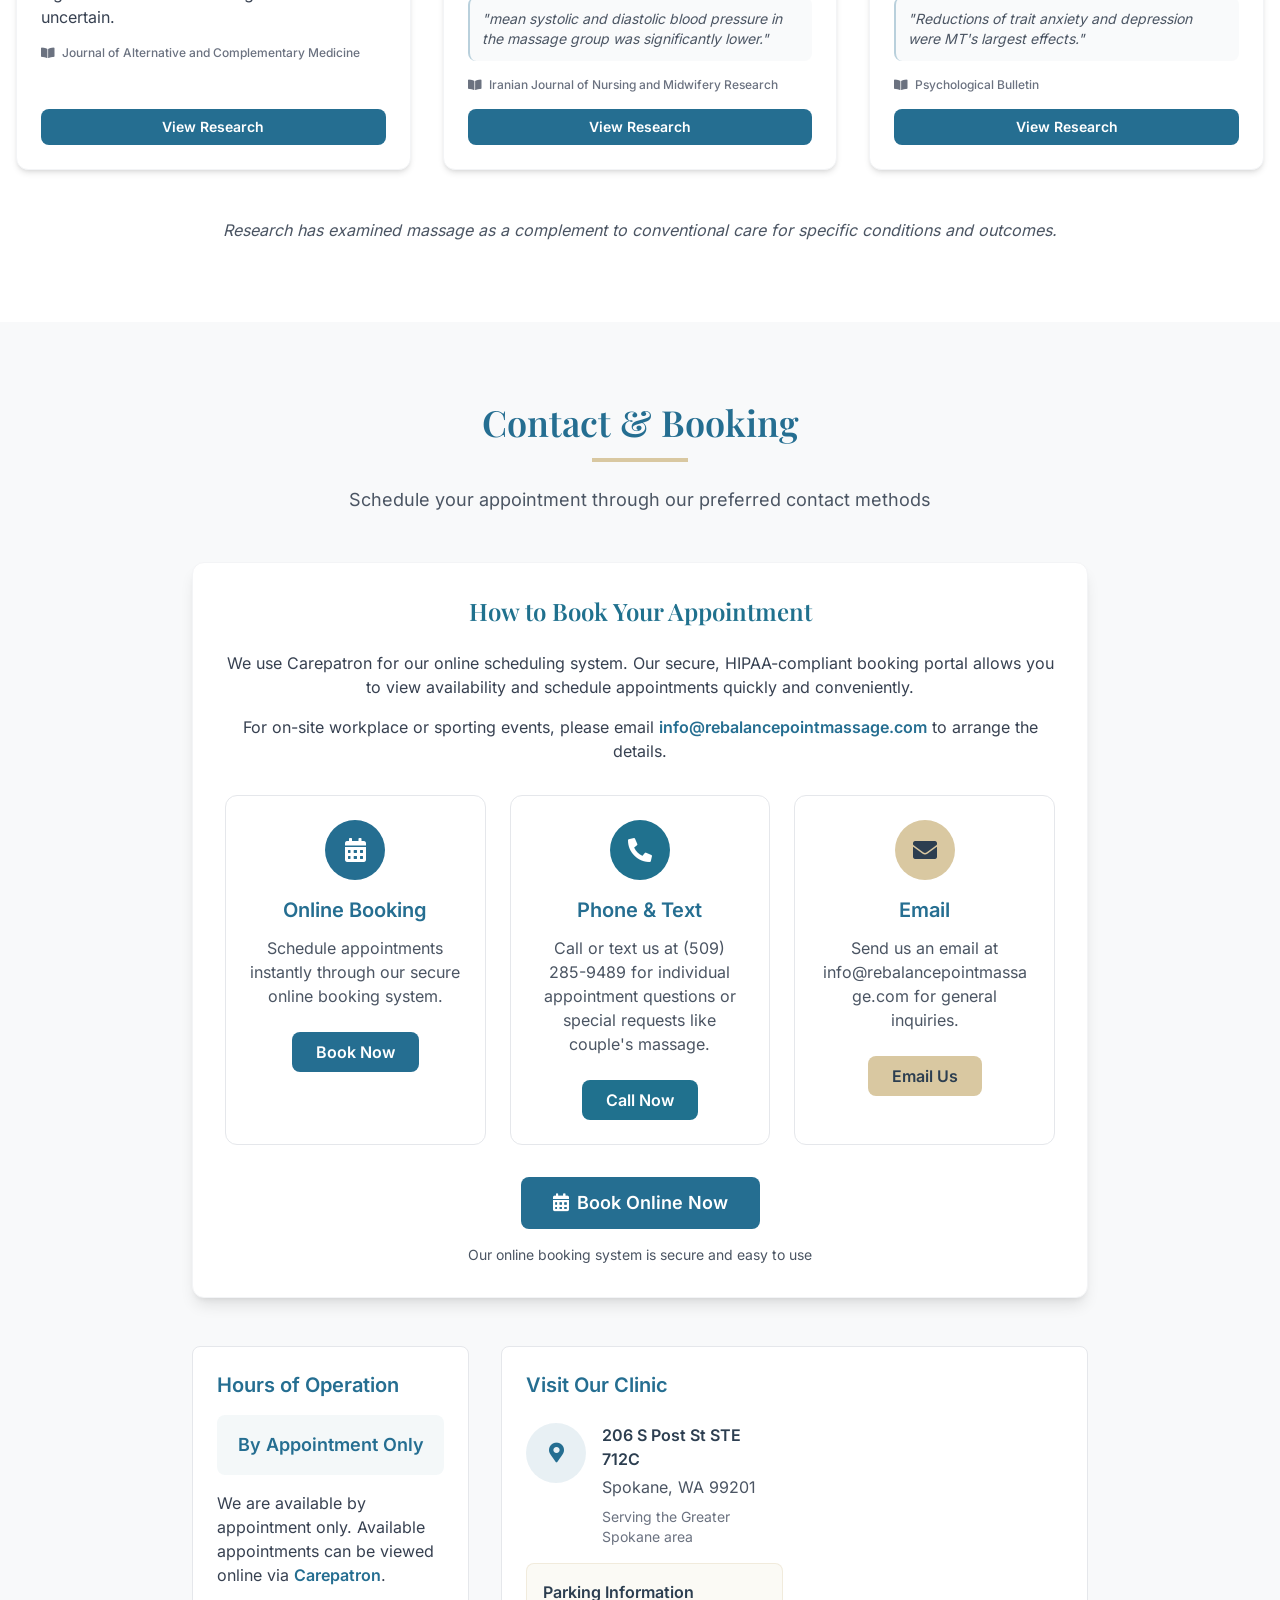
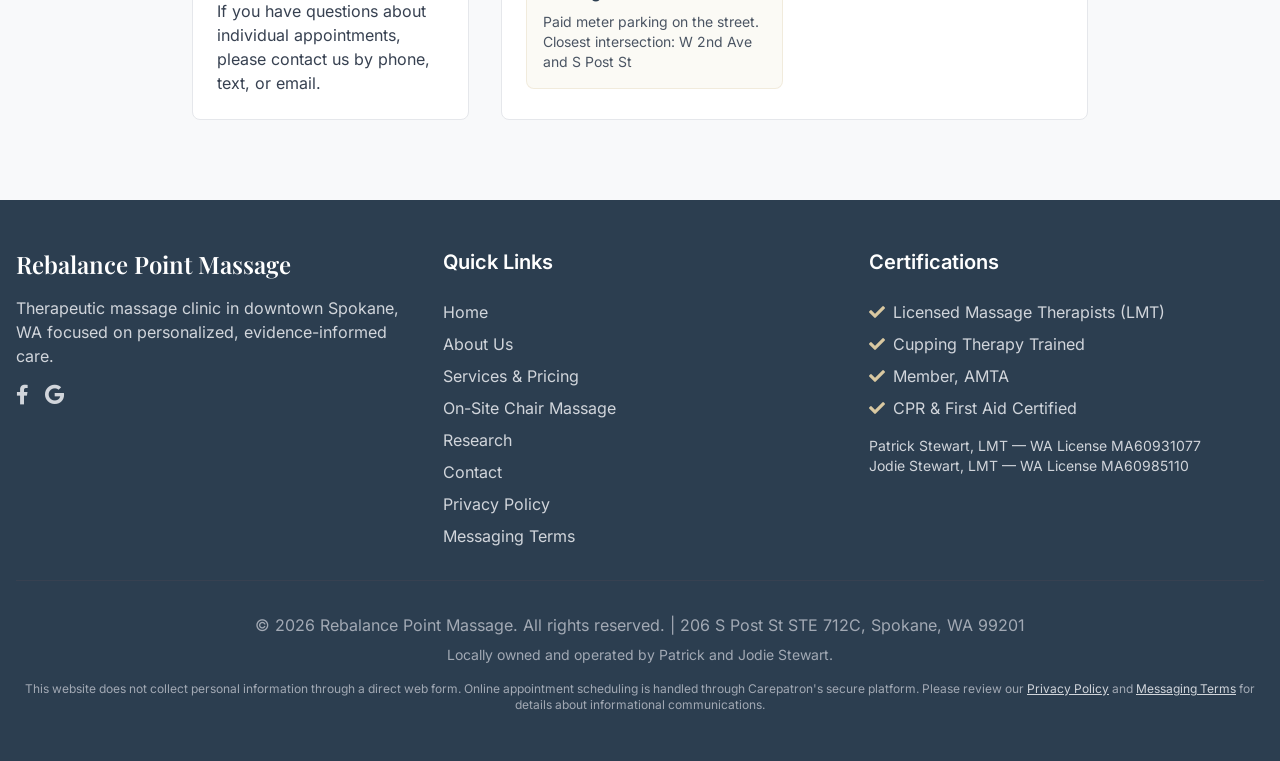
==== commit 82467eea: "new file:   css/theme.css 	new file:   images/massage-room-edit.png 	modified:   index.html 	new fil" ====
--- a/index.html
+++ b/index.html
@@ -4,6 +4,22 @@
     <base target="_self">
     <meta charset="UTF-8">
     <meta name="viewport" content="width=device-width, initial-scale=1.0">
+    <meta name="theme-color" content="#F8F9FA">
+    <script>
+        (function () {
+            try {
+                var pref = localStorage.getItem('rp-theme');
+                var resolved = (pref === 'light' || pref === 'dark')
+                    ? pref
+                    : (window.matchMedia('(prefers-color-scheme: dark)').matches ? 'dark' : 'light');
+                document.documentElement.setAttribute('data-theme', resolved);
+                var meta = document.querySelector('meta[name="theme-color"]');
+                if (meta) meta.setAttribute('content', resolved === 'dark' ? '#0B1220' : '#F8F9FA');
+            } catch (e) {
+                document.documentElement.setAttribute('data-theme', 'light');
+            }
+        })();
+    </script>
     <title>Rebalance Point Massage | Therapeutic &amp; On-Site Chair Massage in Spokane</title>
 
     <!-- Favicon -->
@@ -57,6 +73,7 @@
     <link rel="stylesheet" href="css/tailwind.css">
     <link rel="stylesheet" href="css/fontawesome.css">
     <link rel="stylesheet" href="css/fonts.css">
+    <link rel="stylesheet" href="css/theme.css">
     <style>
         html {
             scroll-behavior: smooth;
@@ -124,6 +141,7 @@
                 .site-mobile-nav { display: block !important; }
                 .site-mobile-menu-button { display: none !important; }
             }
+            .theme-toggle { display: none !important; }
         </style>
     </noscript>
 </head>
@@ -139,13 +157,39 @@
                     <a href="#home" class="text-2xl font-serif font-semibold text-primary">Rebalance Point <span class="text-secondary">Massage</span></a>
                 </div>
                 
-                <!-- Mobile menu button -->
-                <button id="mobile-menu-button" class="site-mobile-menu-button md:hidden text-primary text-xl" type="button" aria-label="Toggle navigation menu" aria-expanded="false" aria-controls="mobile-nav">
-                    <i class="fas fa-bars"></i>
-                </button>
-                
-                <!-- Desktop Navigation -->
-                <ul id="desktop-nav" class="site-desktop-nav hidden md:flex space-x-8">
+                <div class="flex items-center gap-2">
+                    <!-- Mobile menu button -->
+                    <button id="mobile-menu-button" class="site-mobile-menu-button md:hidden text-primary text-xl" type="button" aria-label="Toggle navigation menu" aria-expanded="false" aria-controls="mobile-nav">
+                        <i class="fas fa-bars"></i>
+                    </button>
+                    <div class="theme-toggle site-mobile-menu-button md:hidden" data-theme-toggle>
+                        <button type="button" id="theme-toggle-trigger-mobile" class="theme-toggle-trigger" data-theme-trigger aria-haspopup="menu" aria-expanded="false" aria-controls="theme-toggle-menu-mobile">
+                            <i class="fas fa-sun" data-theme-icon aria-hidden="true"></i>
+                            <span class="sr-only">Change color theme</span>
+                        </button>
+                        <div id="theme-toggle-menu-mobile" class="theme-toggle-menu" data-theme-menu role="menu" aria-label="Color theme" hidden>
+                            <button type="button" class="theme-toggle-option" role="menuitemradio" data-theme-option="light" aria-checked="false">
+                                <i class="fas fa-sun theme-toggle-option-icon" aria-hidden="true"></i>
+                                <span class="theme-toggle-option-label">Light</span>
+                                <i class="fas fa-check theme-toggle-option-check" aria-hidden="true"></i>
+                            </button>
+                            <button type="button" class="theme-toggle-option" role="menuitemradio" data-theme-option="dark" aria-checked="false">
+                                <i class="fas fa-moon theme-toggle-option-icon" aria-hidden="true"></i>
+                                <span class="theme-toggle-option-label">Dark</span>
+                                <i class="fas fa-check theme-toggle-option-check" aria-hidden="true"></i>
+                            </button>
+                            <button type="button" class="theme-toggle-option" role="menuitemradio" data-theme-option="system" aria-checked="false">
+                                <i class="fas fa-desktop theme-toggle-option-icon" aria-hidden="true"></i>
+                                <span class="theme-toggle-option-label">System</span>
+                                <i class="fas fa-check theme-toggle-option-check" aria-hidden="true"></i>
+                            </button>
+                        </div>
+                    </div>
+                </div>
+
+                <div class="flex items-center gap-6">
+                    <!-- Desktop Navigation -->
+                    <ul id="desktop-nav" class="site-desktop-nav hidden md:flex space-x-8">
                     <li><a href="#home" class="text-dark hover:text-primary font-medium transition duration-300"><i class="fas fa-home mr-2" aria-hidden="true"></i>Home</a></li>
                     <li><a href="#about" class="text-dark hover:text-primary font-medium transition duration-300"><i class="fas fa-user-friends mr-2" aria-hidden="true"></i>About</a></li>
                     <li><a href="#services" class="text-dark hover:text-primary font-medium transition duration-300"><i class="fas fa-spa mr-2" aria-hidden="true"></i>Services</a></li>
@@ -153,6 +197,30 @@
                     <li><a href="#research" class="text-dark hover:text-primary font-medium transition duration-300"><i class="fas fa-clipboard-check mr-2" aria-hidden="true"></i>Research</a></li>
                     <li><a href="#contact" class="text-dark hover:text-primary font-medium transition duration-300"><i class="fas fa-phone-alt mr-2" aria-hidden="true"></i>Contact</a></li>
                 </ul>
+                    <div class="theme-toggle site-desktop-nav hidden md:flex items-center" data-theme-toggle>
+                        <button type="button" id="theme-toggle-trigger-desktop" class="theme-toggle-trigger" data-theme-trigger aria-haspopup="menu" aria-expanded="false" aria-controls="theme-toggle-menu-desktop">
+                            <i class="fas fa-sun" data-theme-icon aria-hidden="true"></i>
+                            <span class="sr-only">Change color theme</span>
+                        </button>
+                        <div id="theme-toggle-menu-desktop" class="theme-toggle-menu" data-theme-menu role="menu" aria-label="Color theme" hidden>
+                            <button type="button" class="theme-toggle-option" role="menuitemradio" data-theme-option="light" aria-checked="false">
+                                <i class="fas fa-sun theme-toggle-option-icon" aria-hidden="true"></i>
+                                <span class="theme-toggle-option-label">Light</span>
+                                <i class="fas fa-check theme-toggle-option-check" aria-hidden="true"></i>
+                            </button>
+                            <button type="button" class="theme-toggle-option" role="menuitemradio" data-theme-option="dark" aria-checked="false">
+                                <i class="fas fa-moon theme-toggle-option-icon" aria-hidden="true"></i>
+                                <span class="theme-toggle-option-label">Dark</span>
+                                <i class="fas fa-check theme-toggle-option-check" aria-hidden="true"></i>
+                            </button>
+                            <button type="button" class="theme-toggle-option" role="menuitemradio" data-theme-option="system" aria-checked="false">
+                                <i class="fas fa-desktop theme-toggle-option-icon" aria-hidden="true"></i>
+                                <span class="theme-toggle-option-label">System</span>
+                                <i class="fas fa-check theme-toggle-option-check" aria-hidden="true"></i>
+                            </button>
+                        </div>
+                    </div>
+                </div>
             </nav>
             
             <!-- Mobile Navigation -->
@@ -203,7 +271,7 @@
                         <p class="text-gray-700">At their Spokane clinic, Patrick and Jodie aim to provide a professional and welcoming environment where clients can receive individualized therapeutic care tailored to their needs and long-term wellbeing.</p>
                     </div>
                     <div class="relative">
-                        <img src="images/massage-room.jpg" alt="Massage Room" class="rounded-lg shadow-lg w-full object-cover" style="min-height:320px;max-height:500px;">
+                        <img src="images/massage-room-edit.png" alt="Massage Room" class="rounded-lg shadow-lg w-full object-cover" style="min-height:320px;max-height:500px;">
                         <div class="absolute -bottom-4 -right-4 bg-accent text-dark p-4 rounded-lg shadow-lg max-w-xs">
                             <p class="font-semibold italic">"Massage is where art and science meet through the medium of touch to create healing"</p>
                         </div>
@@ -615,6 +683,7 @@
                 
                 <div>
                     <h4 class="text-xl font-semibold text-white mb-6">Quick Links</h4>
+                    <nav aria-label="Footer navigation">
                     <ul id="footer-links" class="space-y-2">
                         <li><a href="#home" class="text-gray-300 hover:text-accent transition duration-300">Home</a></li>
                         <li><a href="#about" class="text-gray-300 hover:text-accent transition duration-300">About Us</a></li>
@@ -625,6 +694,7 @@
                         <li><a href="./privacy.html" class="text-gray-300 hover:text-accent transition duration-300">Privacy Policy</a></li>
                         <li><a href="./terms.html" class="text-gray-300 hover:text-accent transition duration-300">Messaging Terms</a></li>
                     </ul>
+                    </nav>
                 </div>
                 
                 <div>
@@ -714,5 +784,6 @@
             });
         });
     </script>
+    <script src="js/theme.js" defer></script>
 </body>
 </html>
--- a/css/theme.css
+++ b/css/theme.css
@@ -0,0 +1,141 @@
+/* Semantic theme tokens + dark mode overrides for Rebalance Point Massage.
+   Light values match the existing shipped design; dark values are new. */
+:root {
+    --rp-bg: #F8F9FA;
+    --rp-surface: #FFFFFF;
+    --rp-surface-alt: #F9FAFB;
+    --rp-border-soft: #F3F4F6;
+    --rp-border: #E5E7EB;
+    --rp-text-heading: #2C3E50;
+    --rp-text-body: #374151;
+    --rp-text-muted: #4B5563;
+    --rp-text-faint: #6B7280;
+    --rp-primary: #256E91;
+    --rp-secondary: #20718E;
+    --rp-accent: #D9C8A1;
+    --rp-focus-ring: #256E91;
+    color-scheme: light;
+}
+
+:root[data-theme="dark"] {
+    --rp-bg: #0B1220;
+    --rp-surface: #141D2E;
+    --rp-surface-alt: #1B2740;
+    --rp-border-soft: #22304A;
+    --rp-border: #2B3B57;
+    --rp-text-heading: #F3EFE6;
+    --rp-text-body: #C7D0DE;
+    --rp-text-muted: #9AA7BA;
+    --rp-text-faint: #8792A6;
+    --rp-primary: #6FB7D9;
+    --rp-secondary: #56C2C2;
+    --rp-accent: #D9C8A1;
+    --rp-focus-ring: #6FB7D9;
+    color-scheme: dark;
+}
+
+/* Base surfaces */
+[data-theme="dark"] body { background-color: var(--rp-bg); color: var(--rp-text-heading); }
+[data-theme="dark"] .bg-white { background-color: var(--rp-surface); }
+[data-theme="dark"] .bg-light { background-color: var(--rp-bg); }
+[data-theme="dark"] .bg-gray-50 { background-color: var(--rp-surface-alt); }
+
+/* Hero banner keeps its brand gradient + a light "Book Appointment" chip in both themes */
+[data-theme="dark"] .hero-gradient .bg-white { background-color: #FFFFFF; }
+[data-theme="dark"] .hero-gradient .text-primary { color: #256E91; }
+
+/* Text */
+[data-theme="dark"] .text-primary { color: var(--rp-primary); }
+[data-theme="dark"] .text-secondary { color: var(--rp-secondary); }
+[data-theme="dark"] .text-gray-700 { color: var(--rp-text-body); }
+[data-theme="dark"] .text-gray-600 { color: var(--rp-text-muted); }
+[data-theme="dark"] .text-gray-500,
+[data-theme="dark"] .text-gray-400 { color: var(--rp-text-faint); }
+/* .text-dark on solid accent/gold badges must stay dark for contrast; only these
+   nav links + headings sit on a neutral surface and need to flip with the theme. */
+[data-theme="dark"] #contact h5.text-dark { color: var(--rp-text-heading); }
+[data-theme="dark"] #desktop-nav a.text-dark { color: var(--rp-text-heading); }
+
+/* Borders */
+[data-theme="dark"] .border-gray-100 { border-color: var(--rp-border-soft); }
+[data-theme="dark"] .border-gray-200 { border-color: var(--rp-border); }
+[data-theme="dark"] .divide-gray-100 > :not([hidden]) ~ :not([hidden]) { border-color: var(--rp-border-soft); }
+[data-theme="dark"] #mobile-nav { border-top-color: var(--rp-border); }
+
+/* ---------- Theme toggle control ---------- */
+.theme-toggle { position: relative; }
+
+.theme-toggle-trigger {
+    display: inline-flex;
+    align-items: center;
+    justify-content: center;
+    gap: 0.4rem;
+    width: 2.25rem;
+    height: 2.25rem;
+    border-radius: 9999px;
+    border: 1px solid var(--rp-border);
+    background: transparent;
+    color: var(--rp-text-heading);
+    cursor: pointer;
+}
+
+[data-theme="dark"] .theme-toggle-trigger { color: var(--rp-text-heading); }
+
+.theme-toggle-trigger:hover { background-color: rgba(37, 110, 145, 0.08); }
+[data-theme="dark"] .theme-toggle-trigger:hover { background-color: rgba(111, 183, 217, 0.12); }
+
+.theme-toggle-trigger:focus-visible,
+.theme-toggle-option:focus-visible {
+    outline: 2px solid var(--rp-focus-ring);
+    outline-offset: 2px;
+}
+
+.theme-toggle-menu {
+    position: absolute;
+    top: calc(100% + 0.5rem);
+    right: 0;
+    min-width: 10rem;
+    padding: 0.35rem;
+    border-radius: 0.75rem;
+    border: 1px solid var(--rp-border);
+    background-color: var(--rp-surface);
+    box-shadow: 0 10px 25px rgba(0, 0, 0, 0.15);
+    z-index: 60;
+}
+
+.theme-toggle-menu[hidden] { display: none; }
+
+.theme-toggle-option {
+    display: flex;
+    align-items: center;
+    gap: 0.6rem;
+    width: 100%;
+    padding: 0.5rem 0.6rem;
+    border: 0;
+    border-radius: 0.5rem;
+    background: transparent;
+    color: var(--rp-text-body);
+    font-size: 0.875rem;
+    font-weight: 500;
+    text-align: left;
+    cursor: pointer;
+}
+
+.theme-toggle-option:hover { background-color: rgba(37, 110, 145, 0.08); }
+[data-theme="dark"] .theme-toggle-option:hover { background-color: rgba(111, 183, 217, 0.12); }
+
+.theme-toggle-option[aria-checked="true"] { color: var(--rp-primary); font-weight: 600; }
+
+.theme-toggle-option-icon { width: 1.1rem; text-align: center; flex-shrink: 0; }
+.theme-toggle-option-label { flex: 1; }
+.theme-toggle-option-check { flex-shrink: 0; visibility: hidden; }
+.theme-toggle-option[aria-checked="true"] .theme-toggle-option-check { visibility: visible; }
+
+@media (prefers-reduced-motion: reduce) {
+    .theme-toggle-trigger,
+    .theme-toggle-option,
+    .theme-toggle-menu {
+        transition: none !important;
+        animation: none !important;
+    }
+}
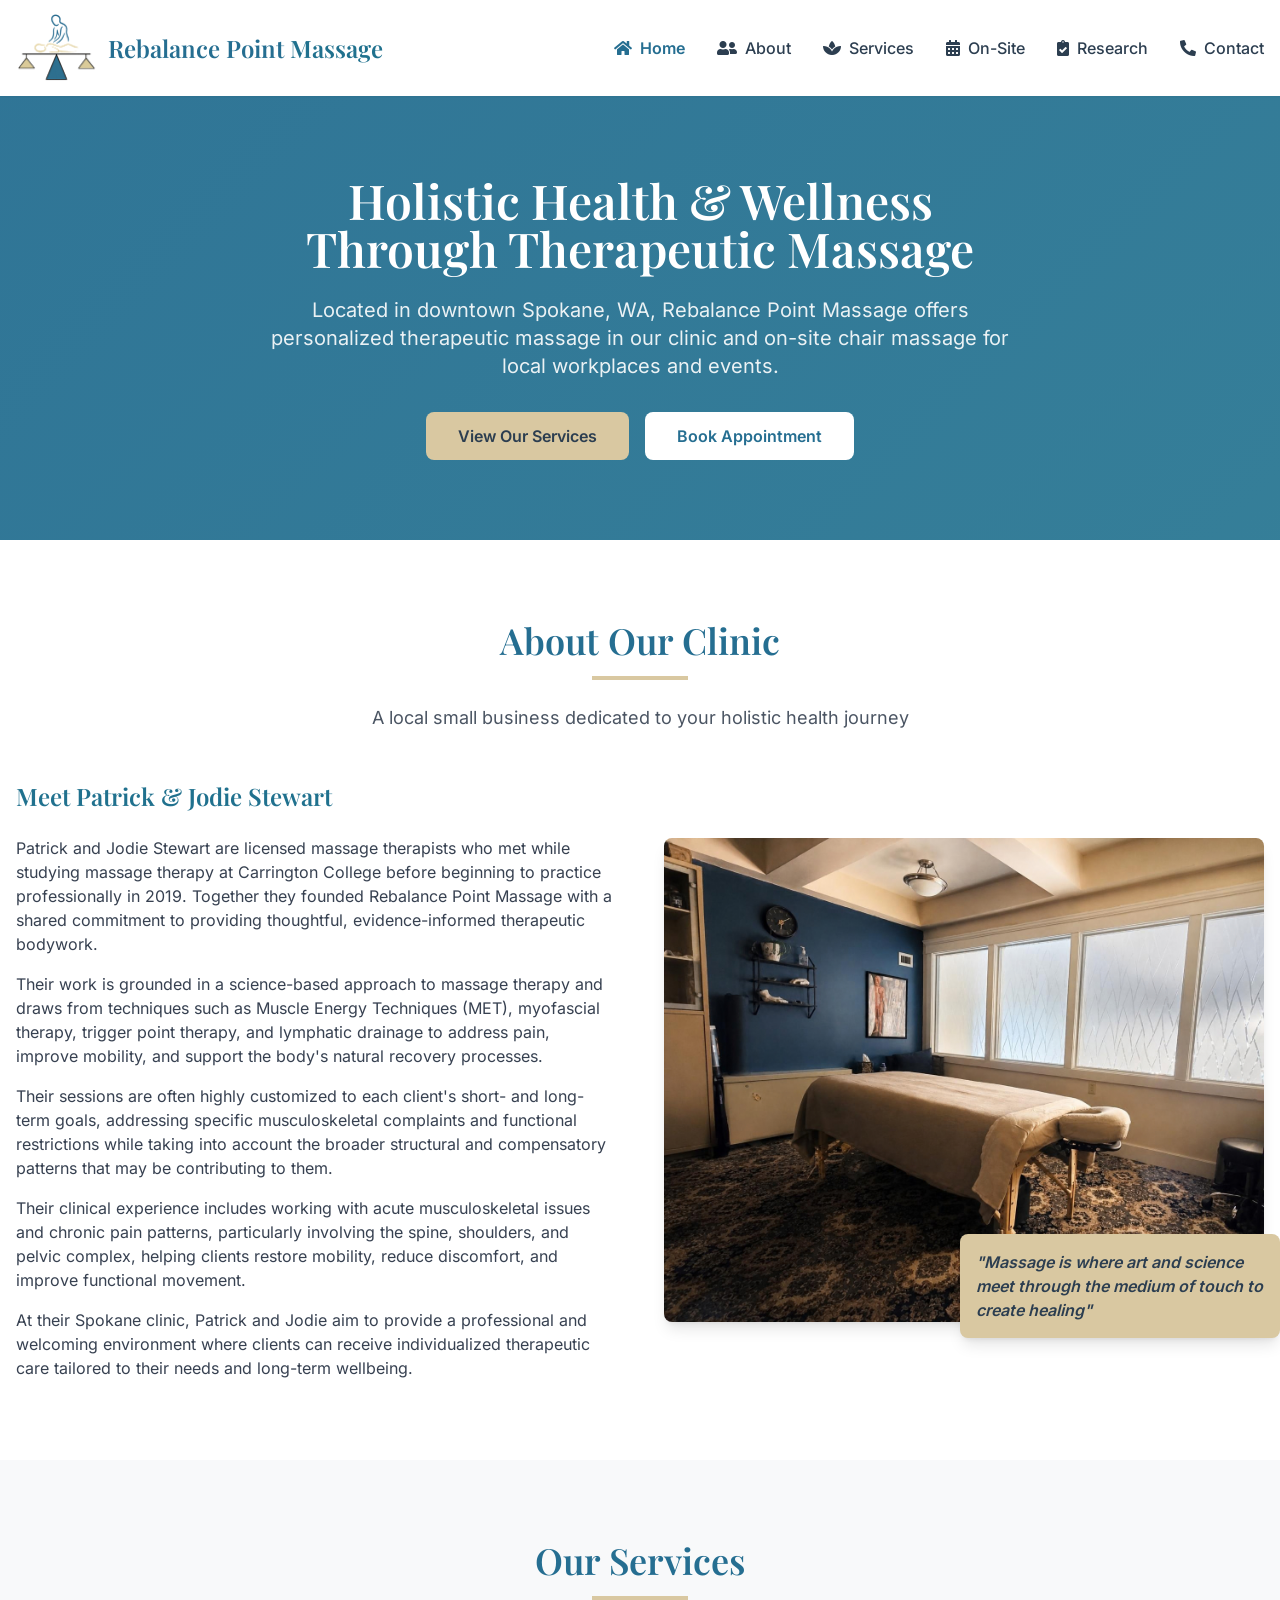
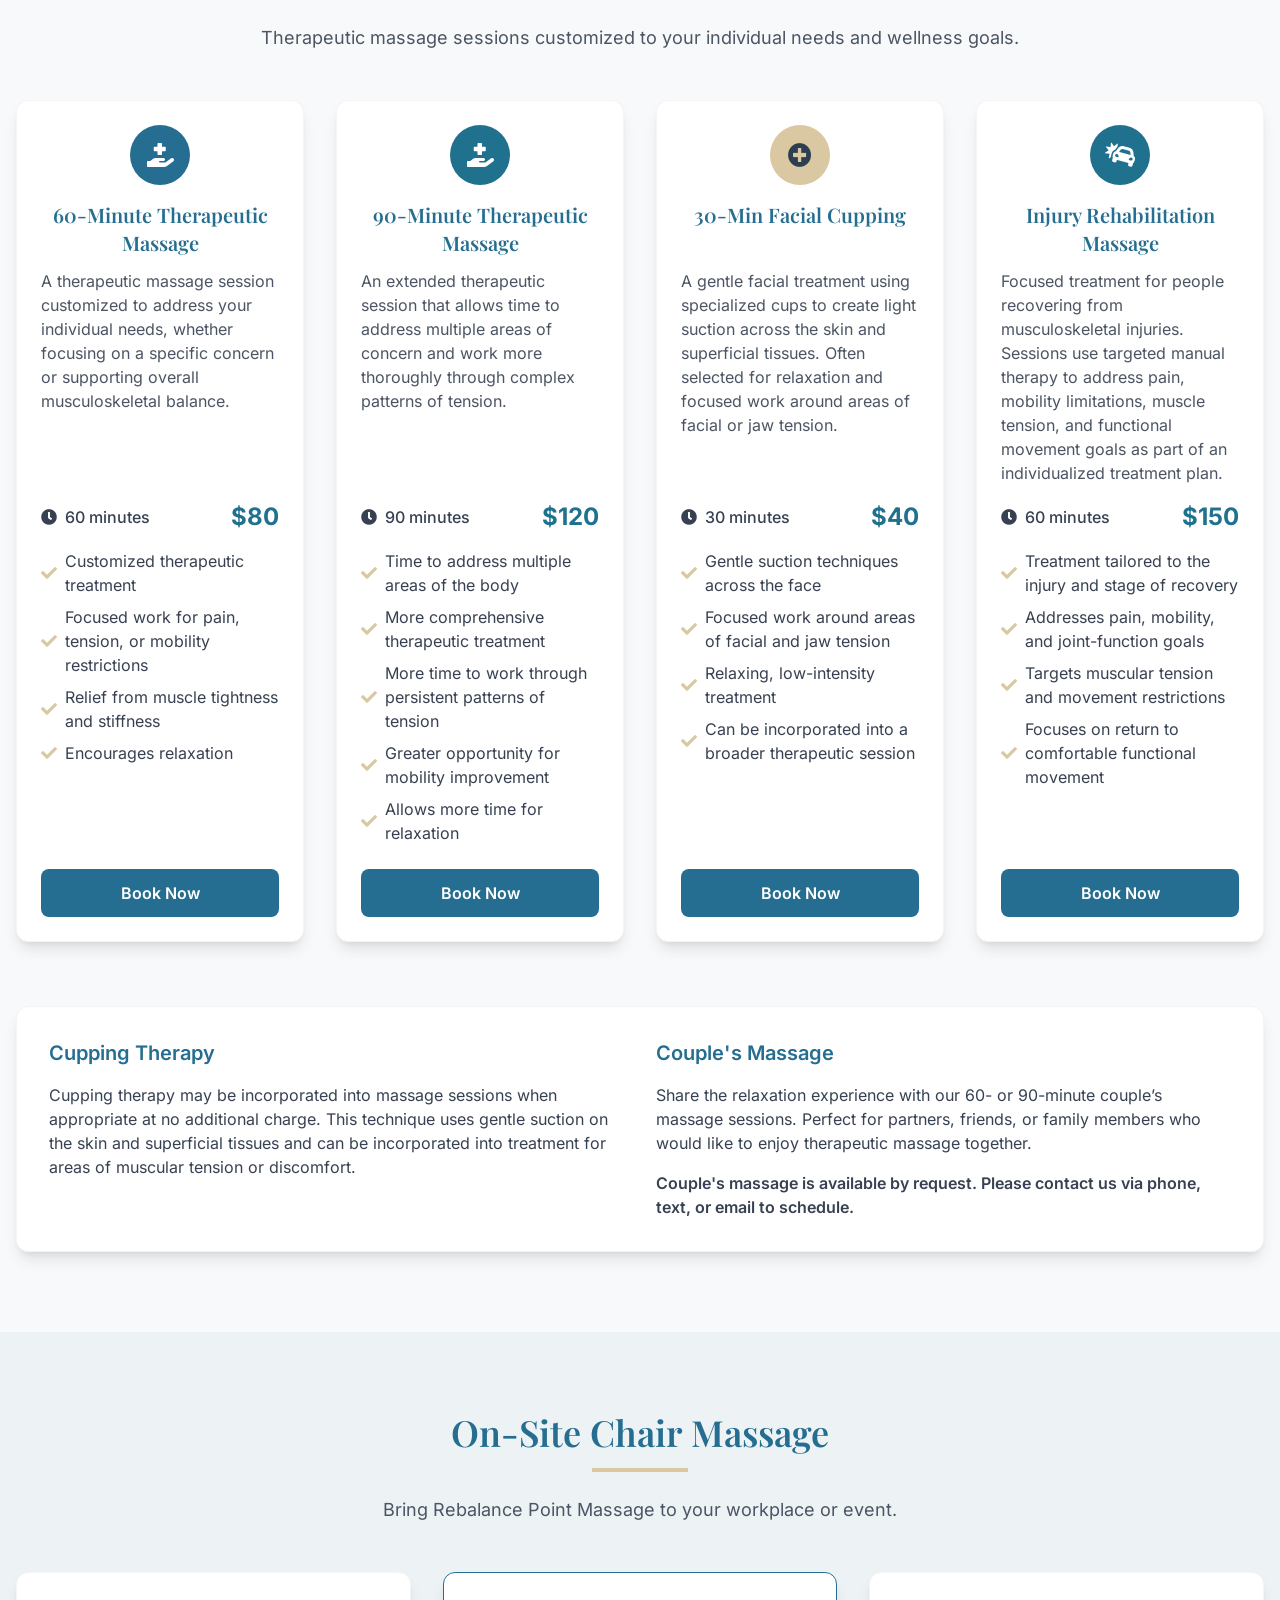
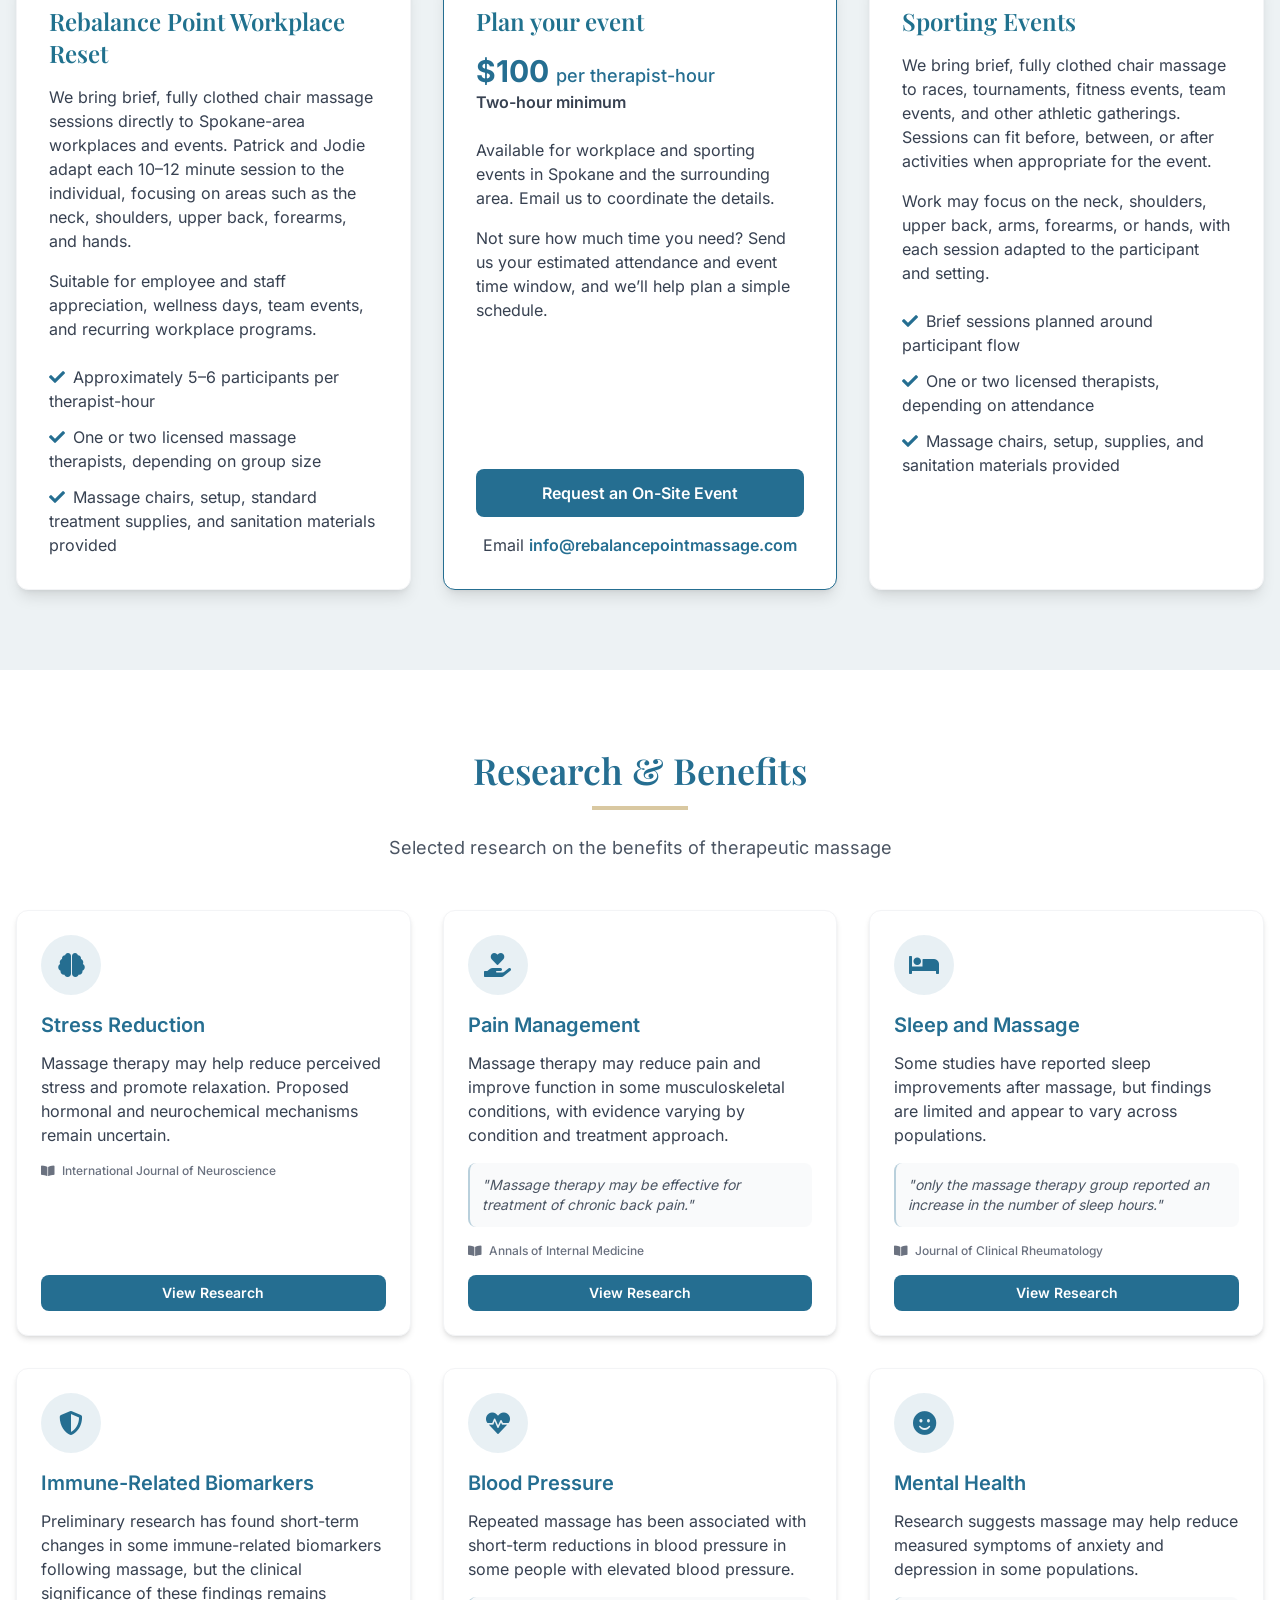
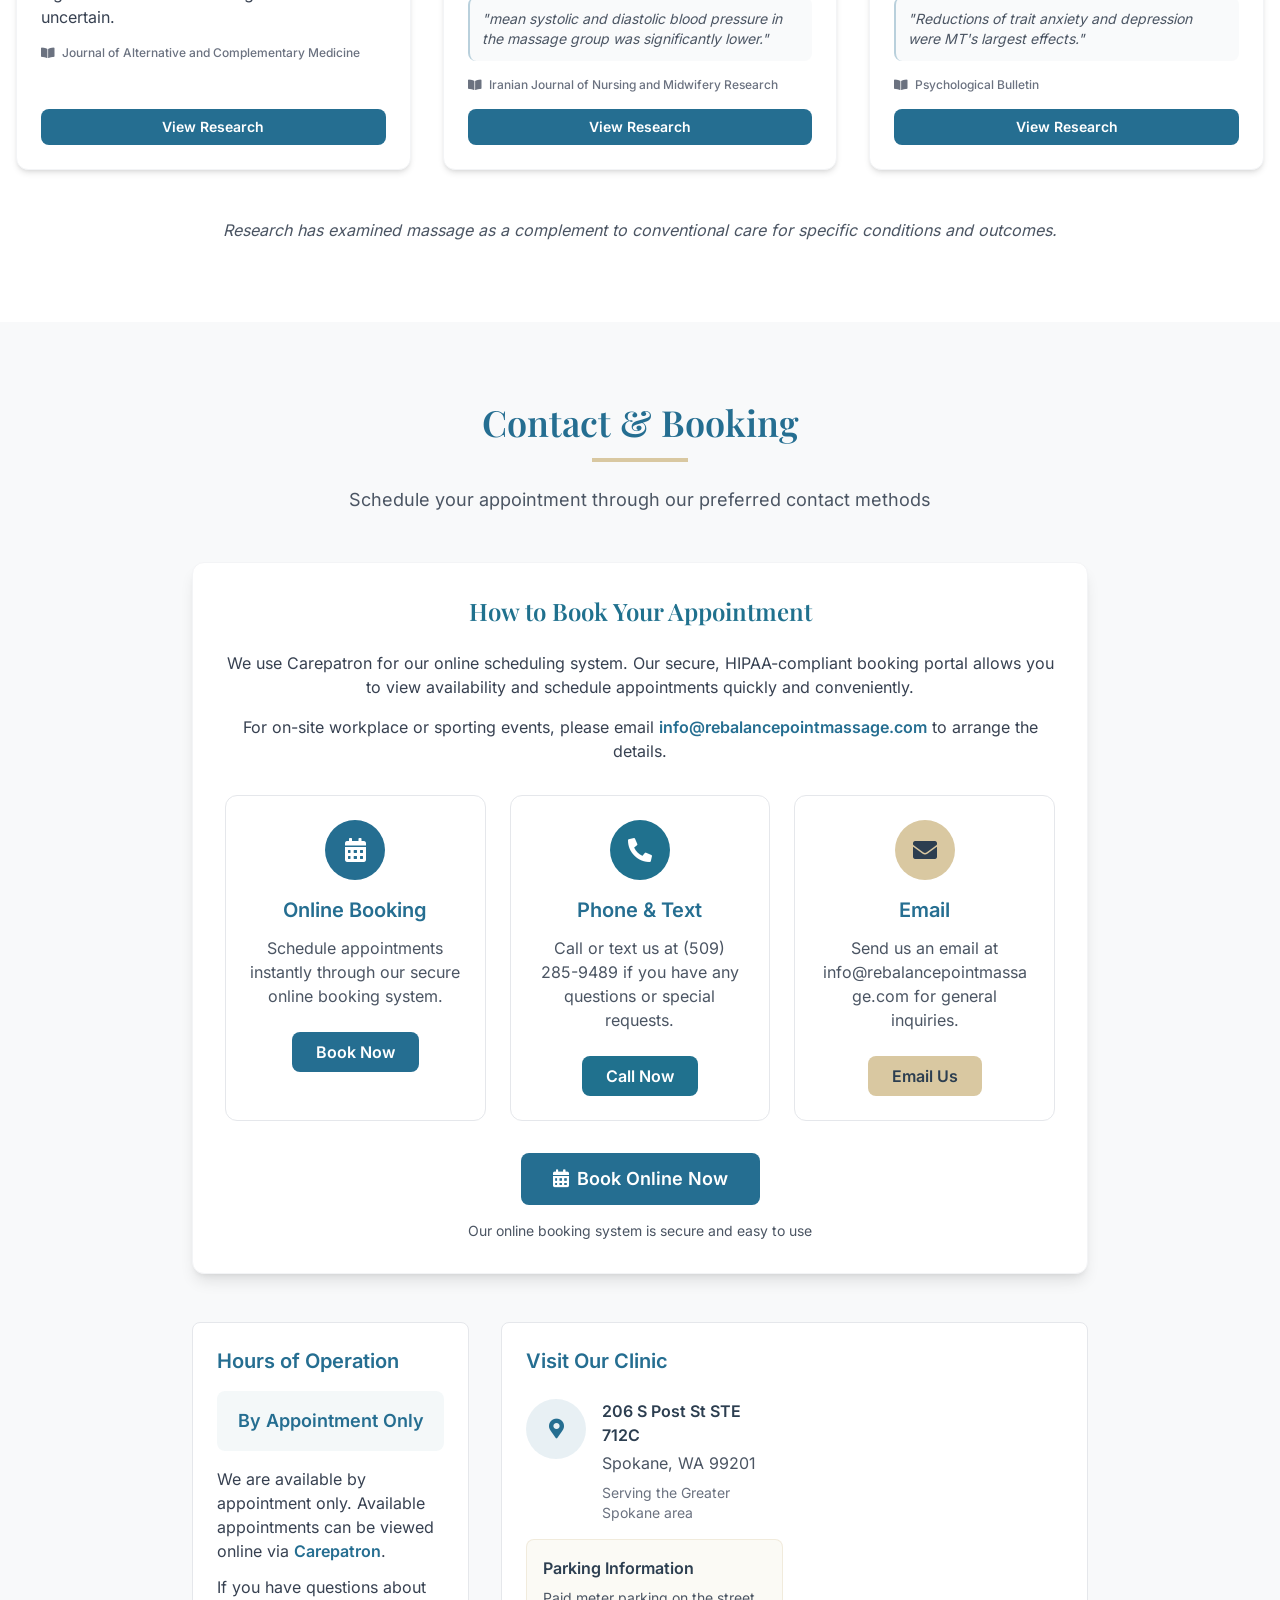
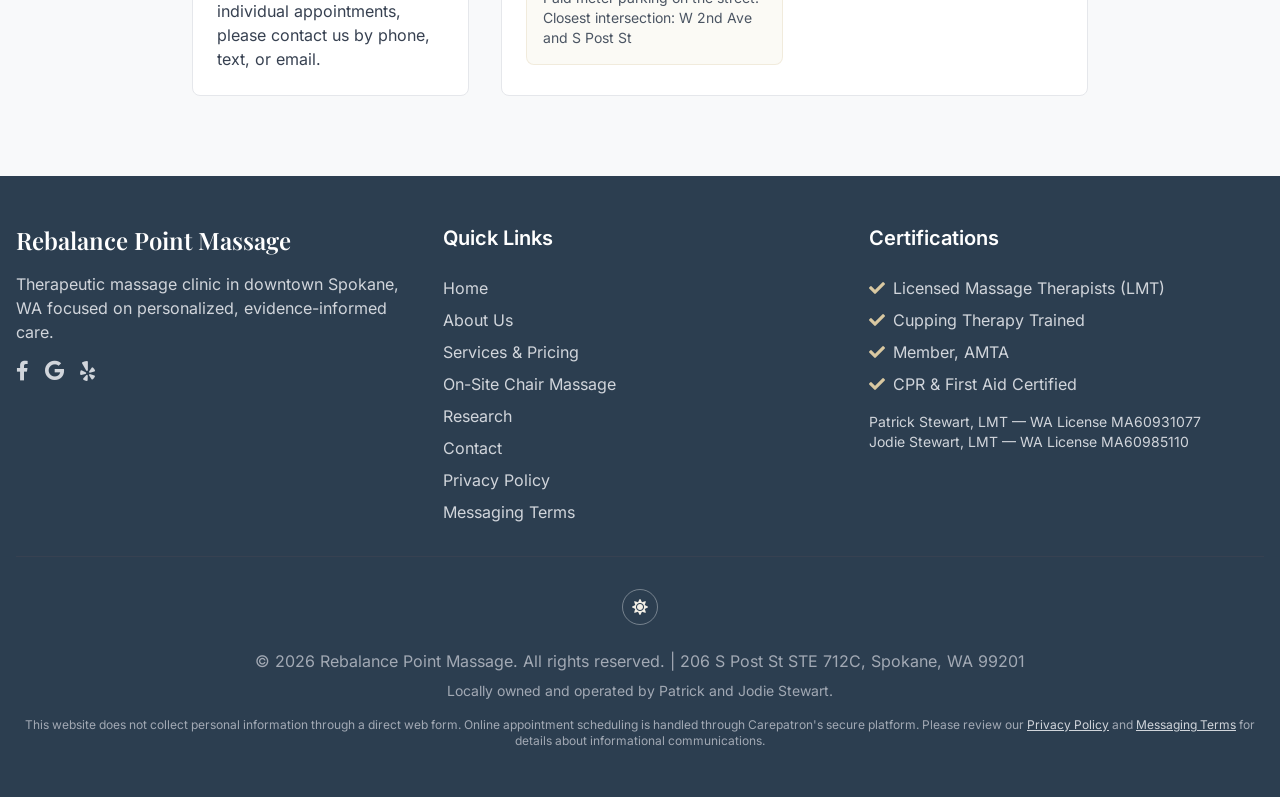
==== commit 620c6b1b: "modified:   css/theme.css 	modified:   index.html 	modified:   privacy.html 	modified:   terms.html" ====
--- a/index.html
+++ b/index.html
@@ -162,29 +162,6 @@
                     <button id="mobile-menu-button" class="site-mobile-menu-button md:hidden text-primary text-xl" type="button" aria-label="Toggle navigation menu" aria-expanded="false" aria-controls="mobile-nav">
                         <i class="fas fa-bars"></i>
                     </button>
-                    <div class="theme-toggle site-mobile-menu-button md:hidden" data-theme-toggle>
-                        <button type="button" id="theme-toggle-trigger-mobile" class="theme-toggle-trigger" data-theme-trigger aria-haspopup="menu" aria-expanded="false" aria-controls="theme-toggle-menu-mobile">
-                            <i class="fas fa-sun" data-theme-icon aria-hidden="true"></i>
-                            <span class="sr-only">Change color theme</span>
-                        </button>
-                        <div id="theme-toggle-menu-mobile" class="theme-toggle-menu" data-theme-menu role="menu" aria-label="Color theme" hidden>
-                            <button type="button" class="theme-toggle-option" role="menuitemradio" data-theme-option="light" aria-checked="false">
-                                <i class="fas fa-sun theme-toggle-option-icon" aria-hidden="true"></i>
-                                <span class="theme-toggle-option-label">Light</span>
-                                <i class="fas fa-check theme-toggle-option-check" aria-hidden="true"></i>
-                            </button>
-                            <button type="button" class="theme-toggle-option" role="menuitemradio" data-theme-option="dark" aria-checked="false">
-                                <i class="fas fa-moon theme-toggle-option-icon" aria-hidden="true"></i>
-                                <span class="theme-toggle-option-label">Dark</span>
-                                <i class="fas fa-check theme-toggle-option-check" aria-hidden="true"></i>
-                            </button>
-                            <button type="button" class="theme-toggle-option" role="menuitemradio" data-theme-option="system" aria-checked="false">
-                                <i class="fas fa-desktop theme-toggle-option-icon" aria-hidden="true"></i>
-                                <span class="theme-toggle-option-label">System</span>
-                                <i class="fas fa-check theme-toggle-option-check" aria-hidden="true"></i>
-                            </button>
-                        </div>
-                    </div>
                 </div>
 
                 <div class="flex items-center gap-6">
@@ -197,29 +174,6 @@
                     <li><a href="#research" class="text-dark hover:text-primary font-medium transition duration-300"><i class="fas fa-clipboard-check mr-2" aria-hidden="true"></i>Research</a></li>
                     <li><a href="#contact" class="text-dark hover:text-primary font-medium transition duration-300"><i class="fas fa-phone-alt mr-2" aria-hidden="true"></i>Contact</a></li>
                 </ul>
-                    <div class="theme-toggle site-desktop-nav hidden md:flex items-center" data-theme-toggle>
-                        <button type="button" id="theme-toggle-trigger-desktop" class="theme-toggle-trigger" data-theme-trigger aria-haspopup="menu" aria-expanded="false" aria-controls="theme-toggle-menu-desktop">
-                            <i class="fas fa-sun" data-theme-icon aria-hidden="true"></i>
-                            <span class="sr-only">Change color theme</span>
-                        </button>
-                        <div id="theme-toggle-menu-desktop" class="theme-toggle-menu" data-theme-menu role="menu" aria-label="Color theme" hidden>
-                            <button type="button" class="theme-toggle-option" role="menuitemradio" data-theme-option="light" aria-checked="false">
-                                <i class="fas fa-sun theme-toggle-option-icon" aria-hidden="true"></i>
-                                <span class="theme-toggle-option-label">Light</span>
-                                <i class="fas fa-check theme-toggle-option-check" aria-hidden="true"></i>
-                            </button>
-                            <button type="button" class="theme-toggle-option" role="menuitemradio" data-theme-option="dark" aria-checked="false">
-                                <i class="fas fa-moon theme-toggle-option-icon" aria-hidden="true"></i>
-                                <span class="theme-toggle-option-label">Dark</span>
-                                <i class="fas fa-check theme-toggle-option-check" aria-hidden="true"></i>
-                            </button>
-                            <button type="button" class="theme-toggle-option" role="menuitemradio" data-theme-option="system" aria-checked="false">
-                                <i class="fas fa-desktop theme-toggle-option-icon" aria-hidden="true"></i>
-                                <span class="theme-toggle-option-label">System</span>
-                                <i class="fas fa-check theme-toggle-option-check" aria-hidden="true"></i>
-                            </button>
-                        </div>
-                    </div>
                 </div>
             </nav>
             
@@ -295,8 +249,8 @@
                             <div class="service-icon bg-primary text-white mx-auto">
                                 <i class="fas fa-hand-holding-medical text-2xl" aria-hidden="true"></i>
                             </div>
-                            <h3 class="text-xl font-serif font-semibold text-primary mb-3 text-center">60-Minute Therapeutic Massage</h3>
-                            <p class="text-gray-600 mb-4">A therapeutic massage session customized to address your individual needs, whether focusing on a specific concern or supporting overall musculoskeletal balance.</p>
+                            <h3 class="text-xl font-serif font-semibold text-primary mb-3 text-center" style="min-height:56px;">60-Minute Therapeutic Massage</h3>
+                            <p class="text-gray-600 mb-4" style="min-height:216px;">A therapeutic massage session customized to address your individual needs, whether focusing on a specific concern or supporting overall musculoskeletal balance.</p>
                             <div class="flex justify-between items-center mb-4">
                                 <span class="text-gray-700 font-medium"><i class="fas fa-clock mr-1" aria-hidden="true"></i> 60 minutes</span>
                                 <span class="text-2xl font-bold text-secondary">$80</span>
@@ -316,8 +270,8 @@
                             <div class="service-icon bg-secondary text-white mx-auto">
                                 <i class="fas fa-hand-holding-medical text-2xl" aria-hidden="true"></i>
                             </div>
-                            <h3 class="text-xl font-serif font-semibold text-primary mb-3 text-center">90-Minute Therapeutic Massage</h3>
-                            <p class="text-gray-600 mb-4">An extended therapeutic session that allows time to address multiple areas of concern and work more thoroughly through complex patterns of tension.</p>
+                            <h3 class="text-xl font-serif font-semibold text-primary mb-3 text-center" style="min-height:56px;">90-Minute Therapeutic Massage</h3>
+                            <p class="text-gray-600 mb-4" style="min-height:216px;">An extended therapeutic session that allows time to address multiple areas of concern and work more thoroughly through complex patterns of tension.</p>
                             <div class="flex justify-between items-center mb-4">
                                 <span class="text-gray-700 font-medium"><i class="fas fa-clock mr-1" aria-hidden="true"></i> 90 minutes</span>
                                 <span class="text-2xl font-bold text-secondary">$120</span>
@@ -338,8 +292,8 @@
                             <div class="service-icon bg-accent text-dark mx-auto">
                                 <i class="fas fa-plus-circle text-2xl" aria-hidden="true"></i>
                             </div>
-                            <h3 class="text-xl font-serif font-semibold text-primary mb-3 text-center">30-Min Facial Cupping</h3>
-                            <p class="text-gray-600 mb-4">A gentle facial treatment using specialized cups to create light suction across the skin and superficial tissues. Often selected for relaxation and focused work around areas of facial or jaw tension.</p>
+                            <h3 class="text-xl font-serif font-semibold text-primary mb-3 text-center" style="min-height:56px;">30-Min Facial Cupping</h3>
+                            <p class="text-gray-600 mb-4" style="min-height:216px;">A gentle facial treatment using specialized cups to create light suction across the skin and superficial tissues. Often selected for relaxation and focused work around areas of facial or jaw tension.</p>
                             <div class="flex justify-between items-center mb-4">
                                 <span class="text-gray-700 font-medium"><i class="fas fa-clock mr-1" aria-hidden="true"></i> 30 minutes</span>
                                 <span class="text-2xl font-bold text-secondary">$40</span>
@@ -359,8 +313,8 @@
                             <div class="service-icon bg-secondary text-white mx-auto">
                                 <i class="fas fa-car-crash text-2xl" aria-hidden="true"></i>
                             </div>
-                            <h3 class="text-xl font-serif font-semibold text-primary mb-3 text-center">Injury Rehabilitation Massage</h3>
-                            <p class="text-gray-600 mb-4">Focused treatment for people recovering from musculoskeletal injuries. Sessions use targeted manual therapy to address pain, mobility limitations, muscle tension, and functional movement goals as part of an individualized treatment plan.</p>
+                            <h3 class="text-xl font-serif font-semibold text-primary mb-3 text-center" style="min-height:56px;">Injury Rehabilitation Massage</h3>
+                            <p class="text-gray-600 mb-4" style="min-height:216px;">Focused treatment for people recovering from musculoskeletal injuries. Sessions use targeted manual therapy to address pain, mobility limitations, muscle tension, and functional movement goals as part of an individualized treatment plan.</p>
                             <div class="flex justify-between items-center mb-4">
                                 <span class="text-gray-700 font-medium"><i class="fas fa-clock mr-1" aria-hidden="true"></i> 60 minutes</span>
                                 <span class="text-2xl font-bold text-secondary">$150</span>
@@ -377,7 +331,6 @@
                 </div>
                 
                 <div class="mt-16 bg-white rounded-xl p-8 shadow-lg border border-gray-100">
-                    <h3 class="text-2xl font-serif font-semibold text-secondary mb-6 text-center">Additional Information</h3>
                     <div class="grid md:grid-cols-2 gap-8">
                         <div>
                             <h4 class="text-xl font-semibold text-primary mb-4">Cupping Therapy</h4>
@@ -585,7 +538,7 @@
                                     <i class="fas fa-phone-alt text-2xl" aria-hidden="true"></i>
                                 </div>
                                 <h3 class="text-xl font-semibold text-primary mb-3">Phone &amp; Text</h3>
-                                <p class="text-gray-600 mb-6 break-words">Call or text us at (509) 285-9489 for individual appointment questions or special requests like couple's massage.</p>
+                                <p class="text-gray-600 mb-6 break-words">Call or text us at (509) 285-9489 if you have any questions or special requests.</p>
                                 <a href="tel:5092859489" class="inline-block bg-secondary text-white font-semibold py-2 px-6 rounded-lg hover:opacity-90 transition duration-300">
                                     Call Now
                                 </a>
@@ -678,6 +631,7 @@
                         <a href="https://www.facebook.com/rebalancepointmassage" target="_blank" rel="noopener noreferrer" aria-label="Facebook" class="text-gray-300 hover:text-accent transition duration-300"><i class="fab fa-facebook-f text-xl"></i></a>
                         <!-- <a href="#" class="text-gray-300 hover:text-accent transition duration-300"><i class="fab fa-instagram text-xl"></i></a> -->
                         <a href="https://share.google/DWDWPV4DUFRZWSyEN" target="_blank" rel="noopener noreferrer" aria-label="Google Business Profile" class="text-gray-300 hover:text-accent transition duration-300"><i class="fab fa-google text-xl"></i></a>
+                        <a href="https://www.yelp.com/biz/rebalance-point-massage-spokane" target="_blank" rel="noopener noreferrer" aria-label="Yelp" class="text-gray-300 hover:text-accent transition duration-300"><i class="fab fa-yelp text-xl"></i></a>
                     </div>
                 </div>
                 
@@ -710,6 +664,31 @@
             </div>
             
             <div class="pt-8 border-t border-gray-700 text-center" style="color:#a2a9b4;">
+                <div class="flex justify-center mb-6">
+                    <div class="theme-toggle theme-toggle--footer" data-theme-toggle>
+                        <button type="button" id="theme-toggle-trigger-footer" class="theme-toggle-trigger" data-theme-trigger aria-haspopup="menu" aria-expanded="false" aria-controls="theme-toggle-menu-footer">
+                            <i class="fas fa-sun" data-theme-icon aria-hidden="true"></i>
+                            <span class="sr-only">Change color theme</span>
+                        </button>
+                        <div id="theme-toggle-menu-footer" class="theme-toggle-menu" data-theme-menu role="menu" aria-label="Color theme" hidden>
+                            <button type="button" class="theme-toggle-option" role="menuitemradio" data-theme-option="light" aria-checked="false">
+                                <i class="fas fa-sun theme-toggle-option-icon" aria-hidden="true"></i>
+                                <span class="theme-toggle-option-label">Light</span>
+                                <i class="fas fa-check theme-toggle-option-check" aria-hidden="true"></i>
+                            </button>
+                            <button type="button" class="theme-toggle-option" role="menuitemradio" data-theme-option="dark" aria-checked="false">
+                                <i class="fas fa-moon theme-toggle-option-icon" aria-hidden="true"></i>
+                                <span class="theme-toggle-option-label">Dark</span>
+                                <i class="fas fa-check theme-toggle-option-check" aria-hidden="true"></i>
+                            </button>
+                            <button type="button" class="theme-toggle-option" role="menuitemradio" data-theme-option="system" aria-checked="false">
+                                <i class="fas fa-desktop theme-toggle-option-icon" aria-hidden="true"></i>
+                                <span class="theme-toggle-option-label">System</span>
+                                <i class="fas fa-check theme-toggle-option-check" aria-hidden="true"></i>
+                            </button>
+                        </div>
+                    </div>
+                </div>
                 <p>&copy; <span id="current-year">2026</span> Rebalance Point Massage. All rights reserved. | 206 S Post St STE 712C, Spokane, WA 99201</p>
                 <p class="mt-2 text-sm">Locally owned and operated by Patrick and Jodie Stewart.</p>
                 <p class="mt-4 text-xs">This website does not collect personal information through a direct web form. Online appointment scheduling is handled through Carepatron's secure platform. Please review our <a href="./privacy.html" class="text-gray-300 hover:text-accent underline">Privacy Policy</a> and <a href="./terms.html" class="text-gray-300 hover:text-accent underline">Messaging Terms</a> for details about informational communications.</p>
--- a/css/theme.css
+++ b/css/theme.css
@@ -84,6 +84,10 @@
 .theme-toggle-trigger:hover { background-color: rgba(37, 110, 145, 0.08); }
 [data-theme="dark"] .theme-toggle-trigger:hover { background-color: rgba(111, 183, 217, 0.12); }
 
+/* Footer sits on a fixed dark surface regardless of theme, so its trigger needs its own contrast */
+.theme-toggle--footer .theme-toggle-trigger { color: #F3EFE6; border-color: rgba(255, 255, 255, 0.35); }
+.theme-toggle--footer .theme-toggle-trigger:hover { background-color: rgba(255, 255, 255, 0.12); }
+
 .theme-toggle-trigger:focus-visible,
 .theme-toggle-option:focus-visible {
     outline: 2px solid var(--rp-focus-ring);
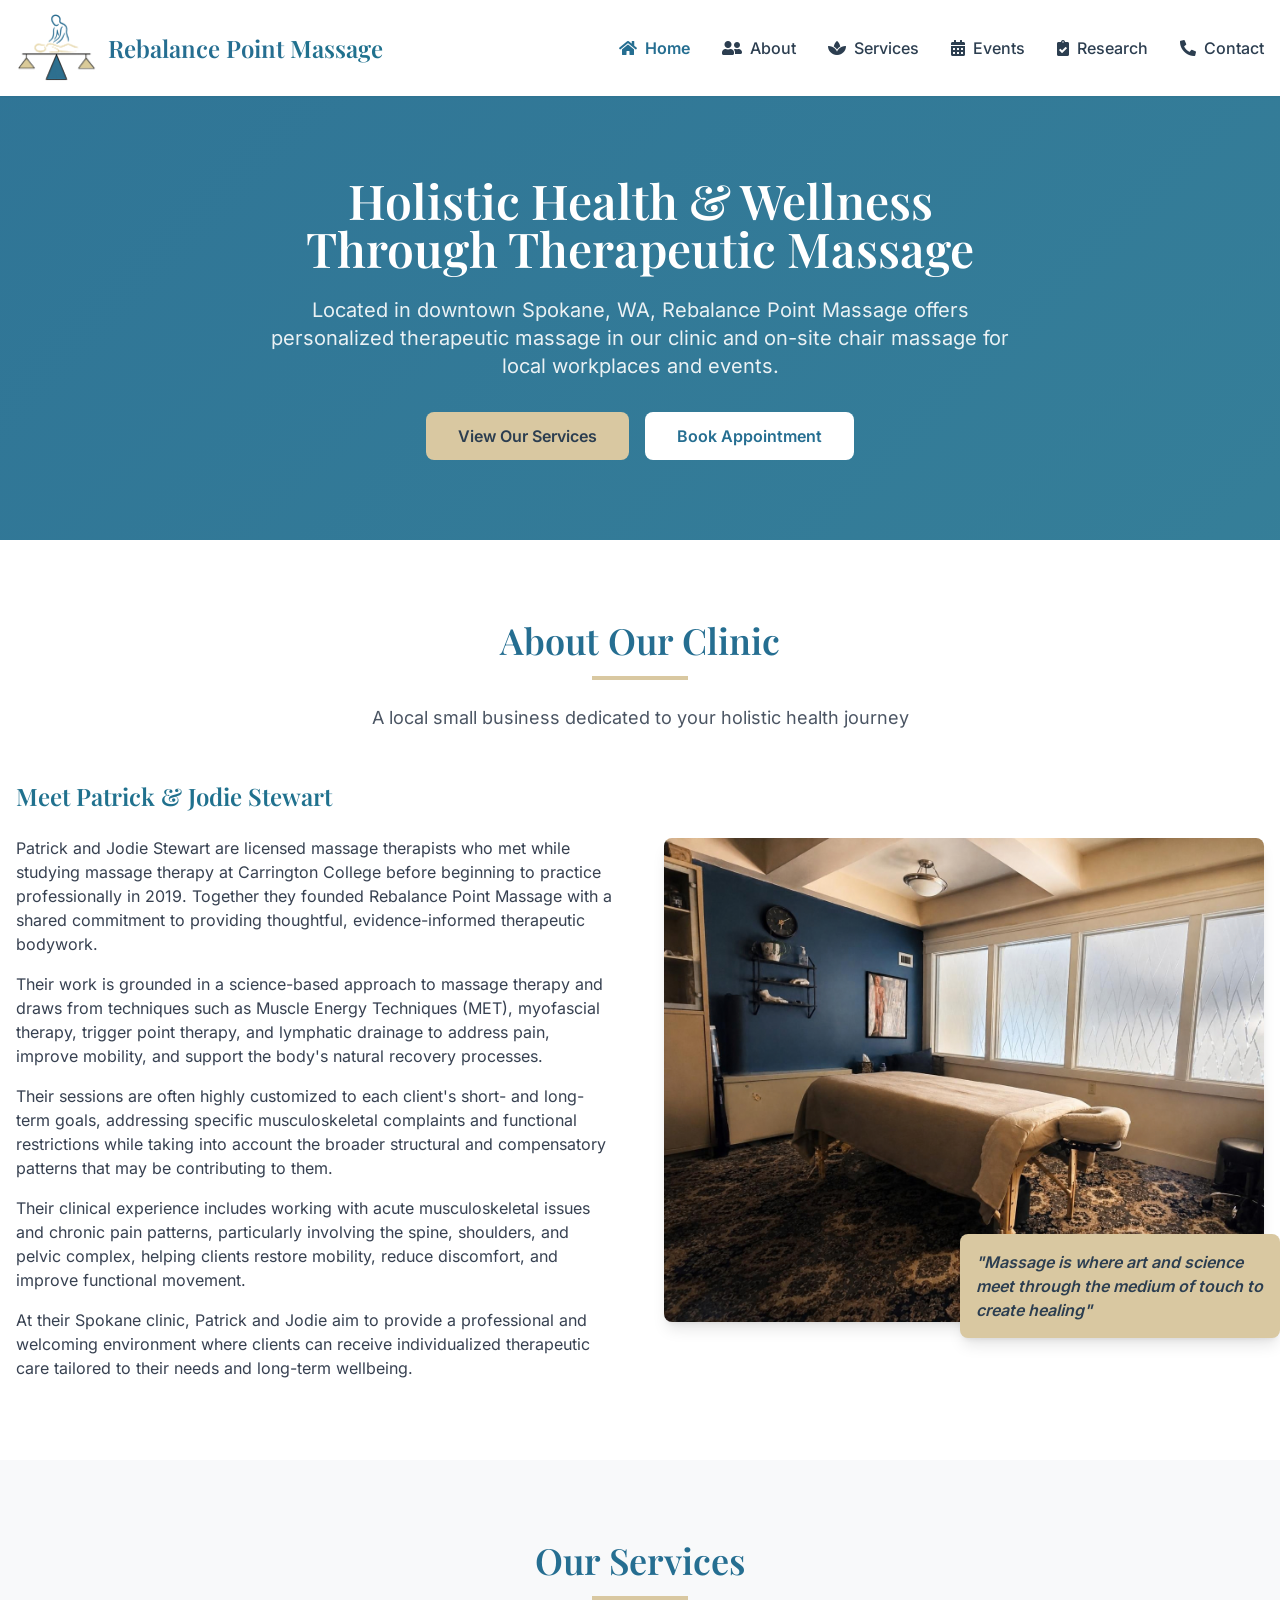
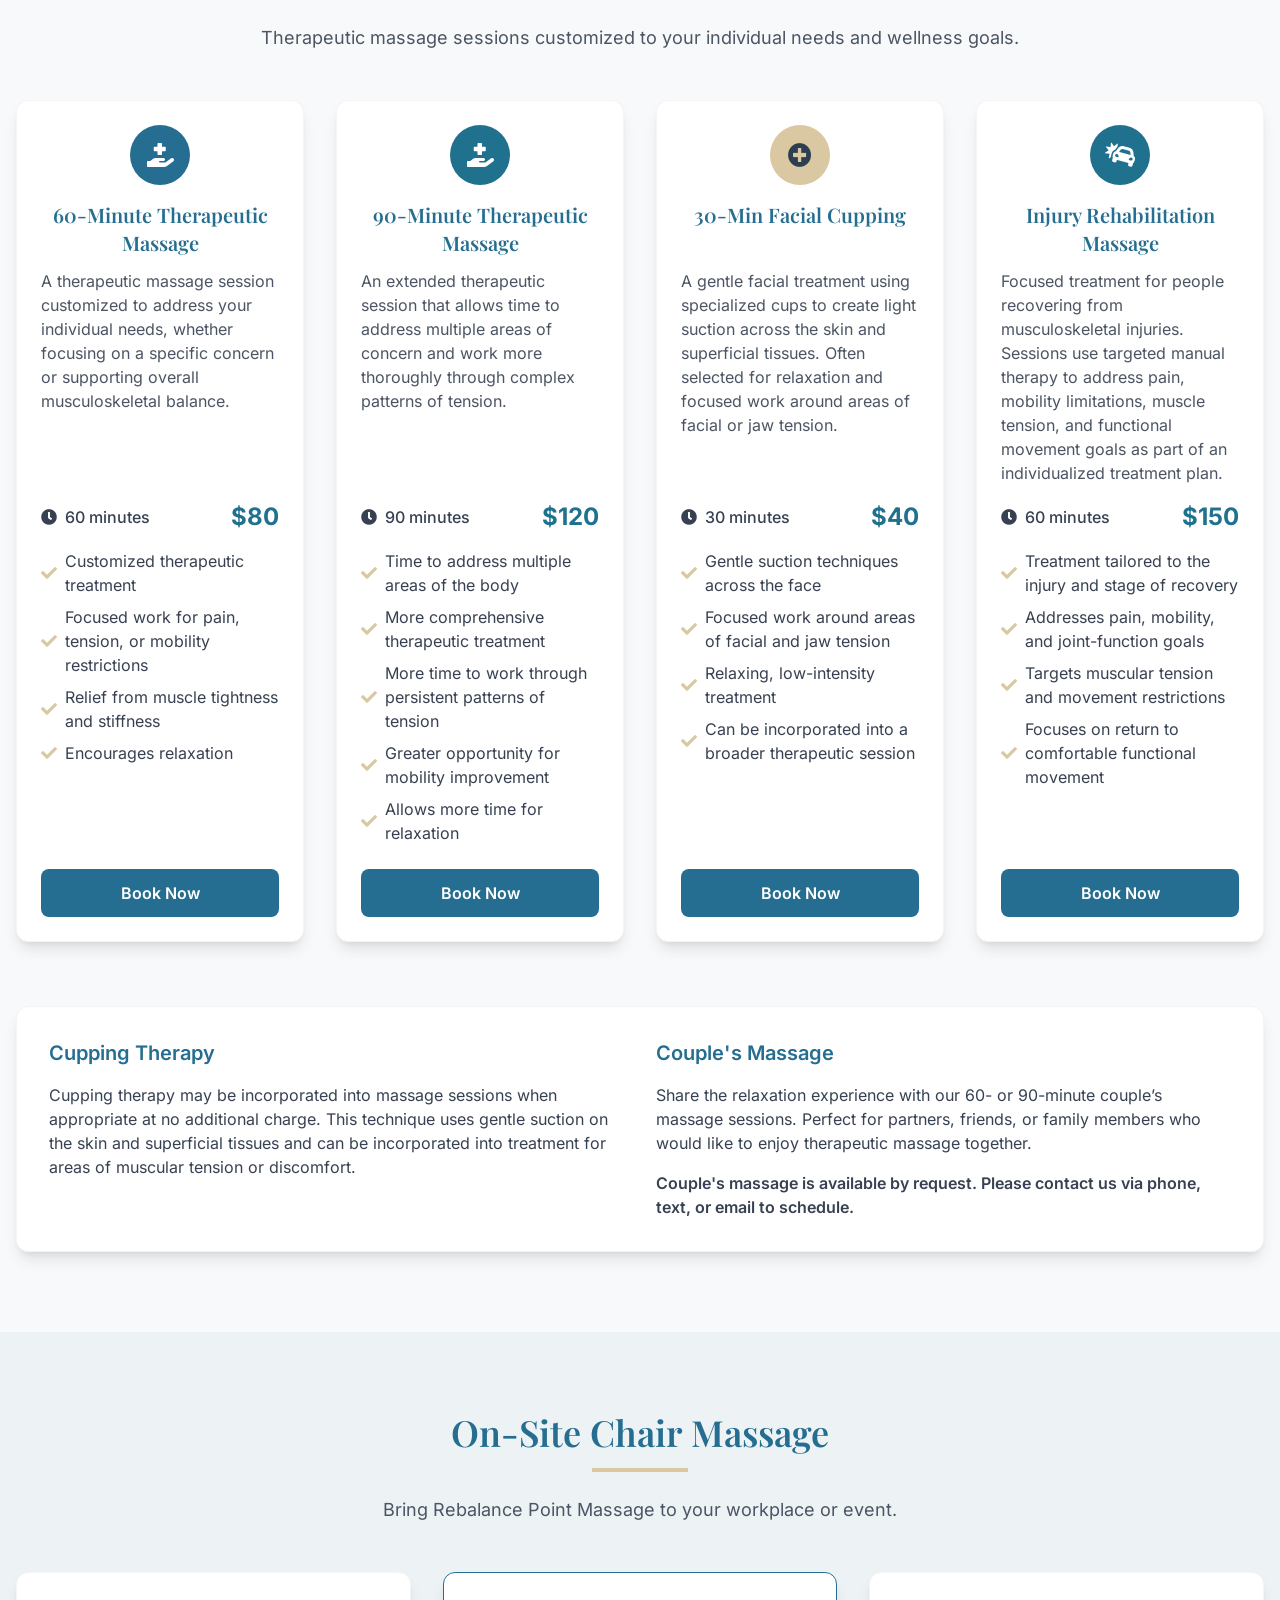
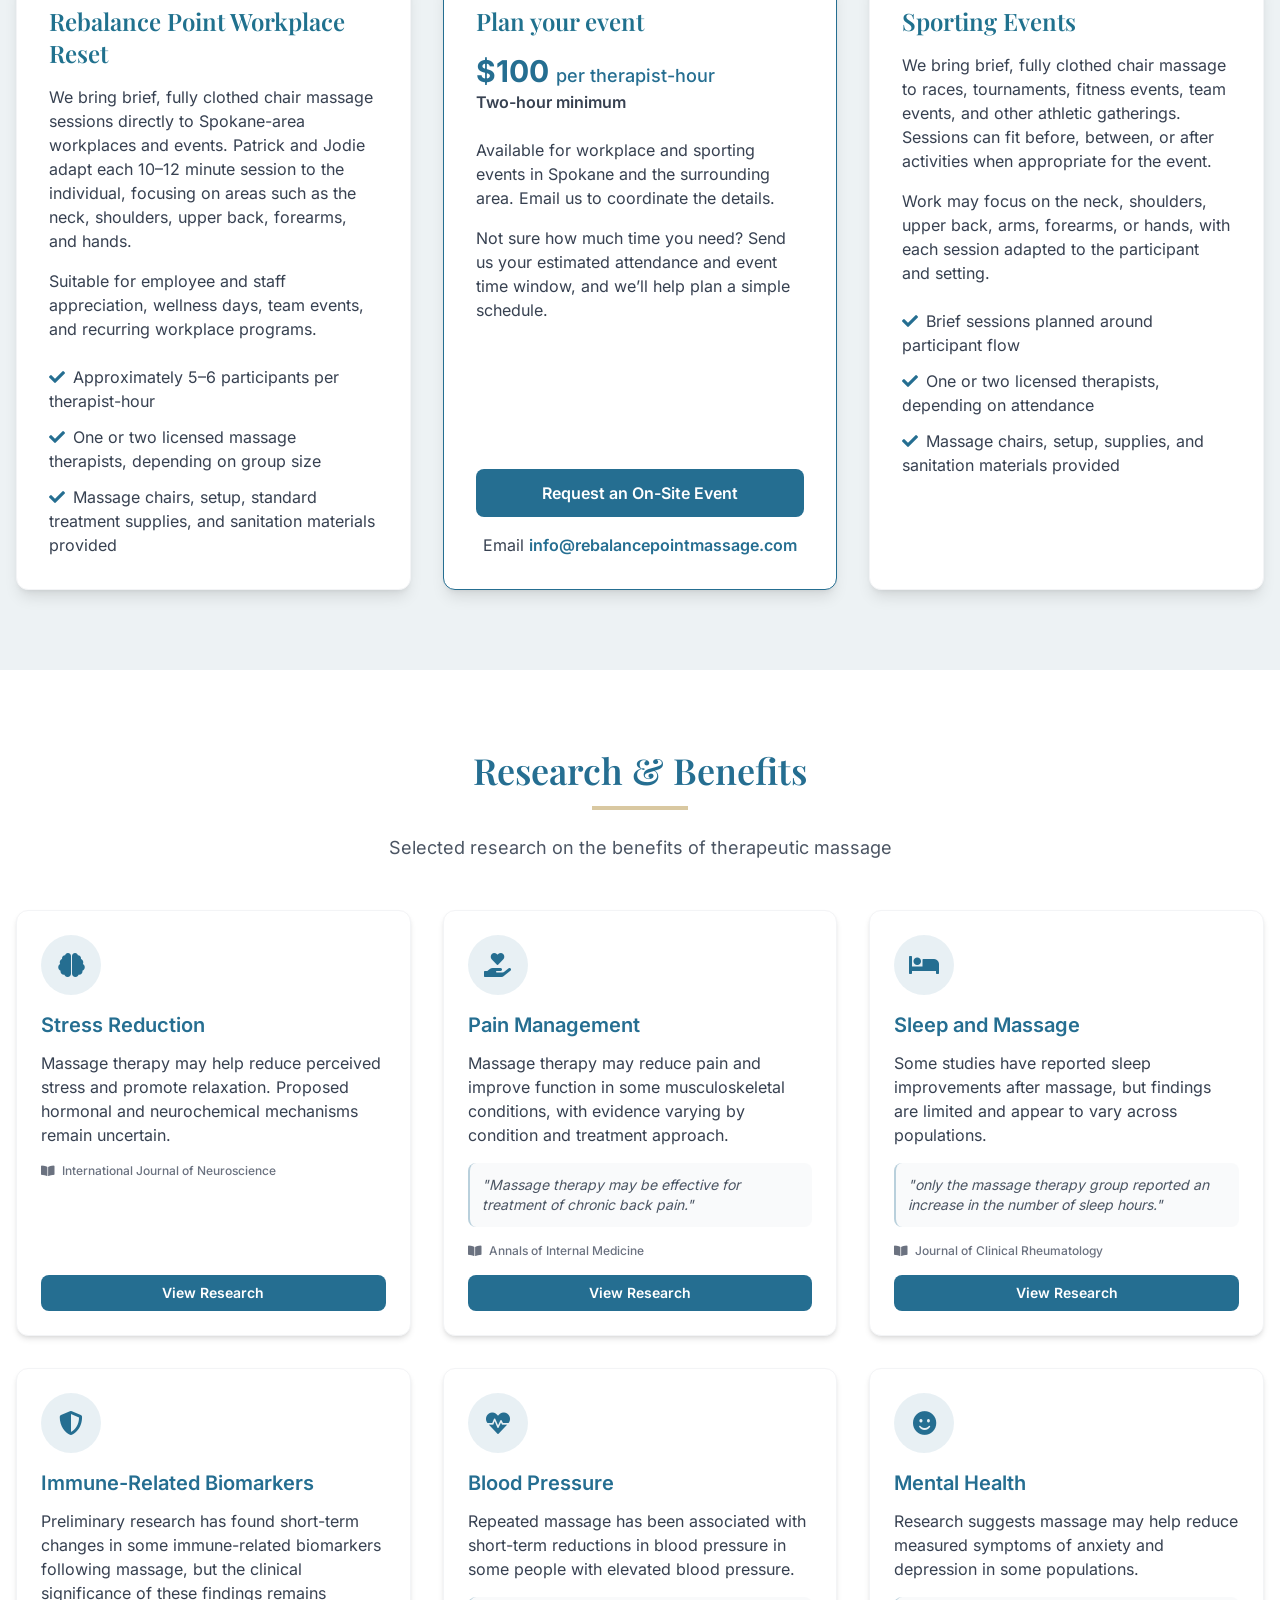
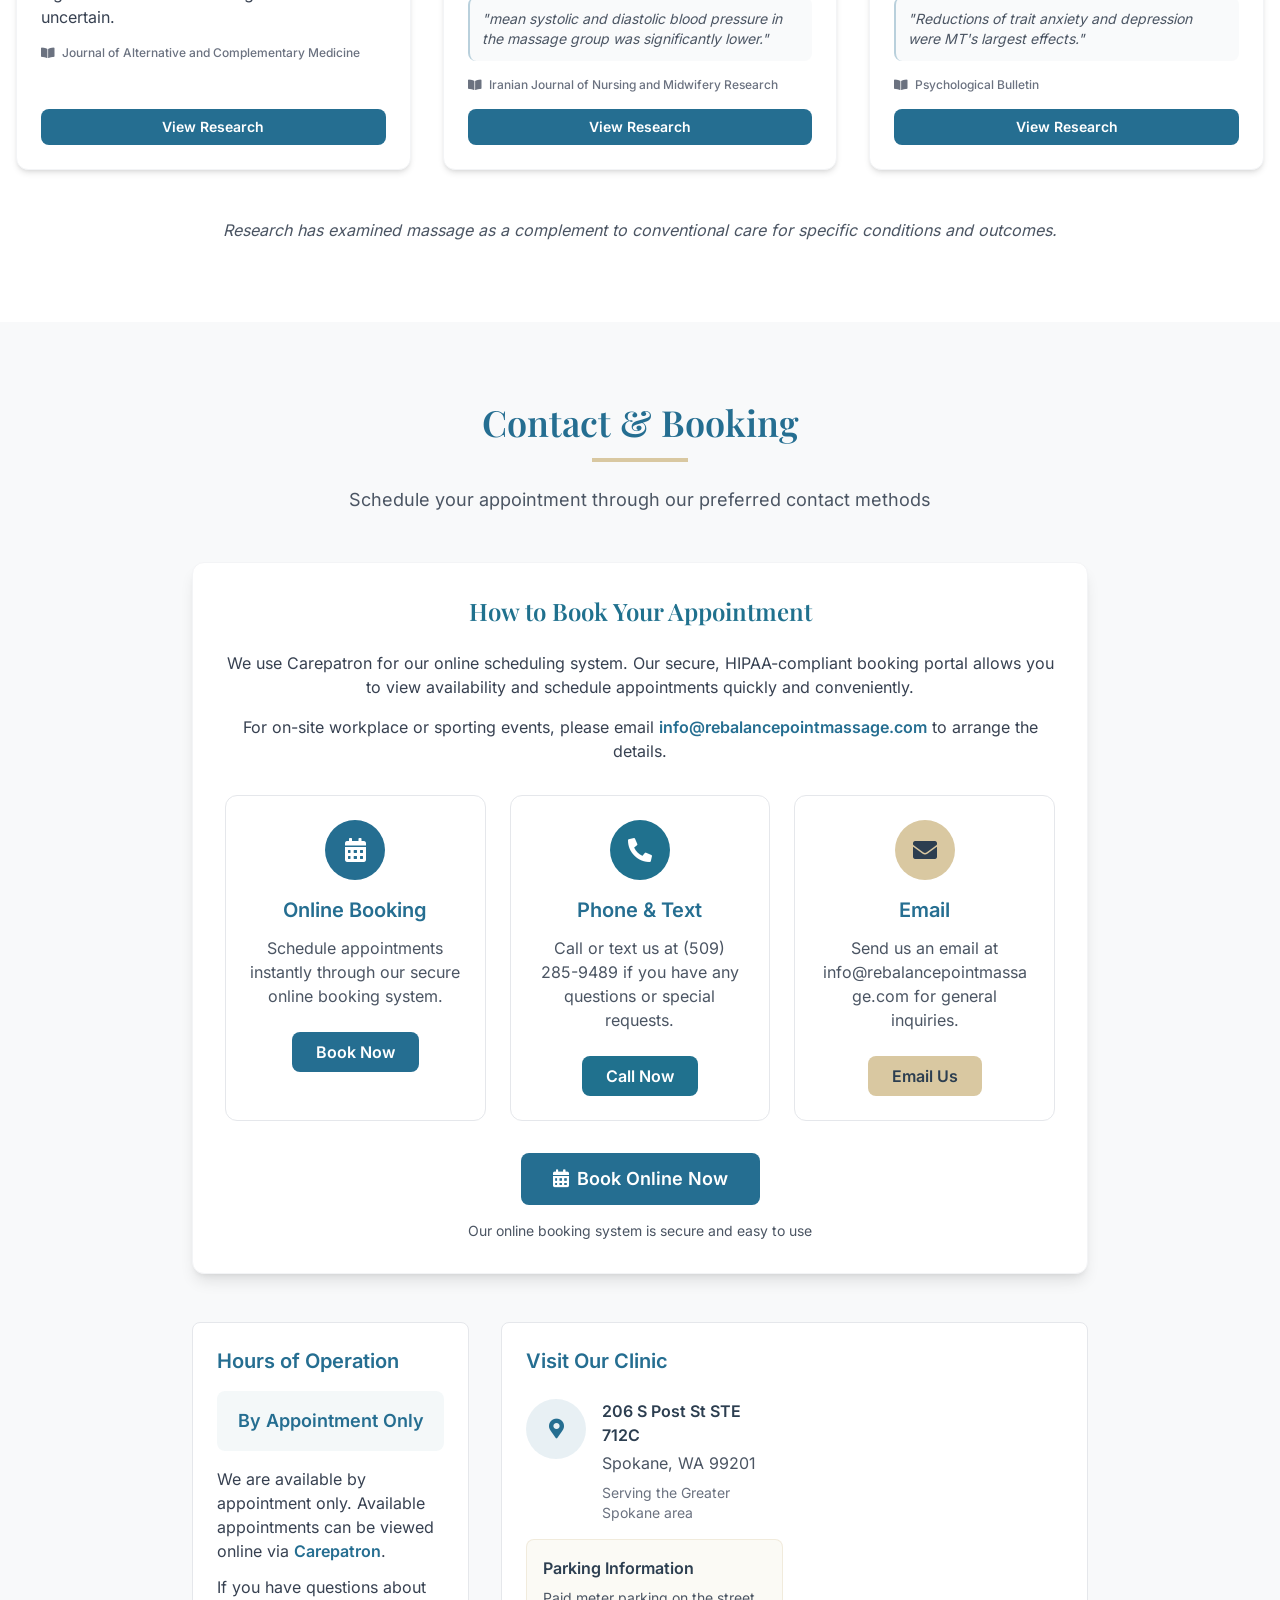
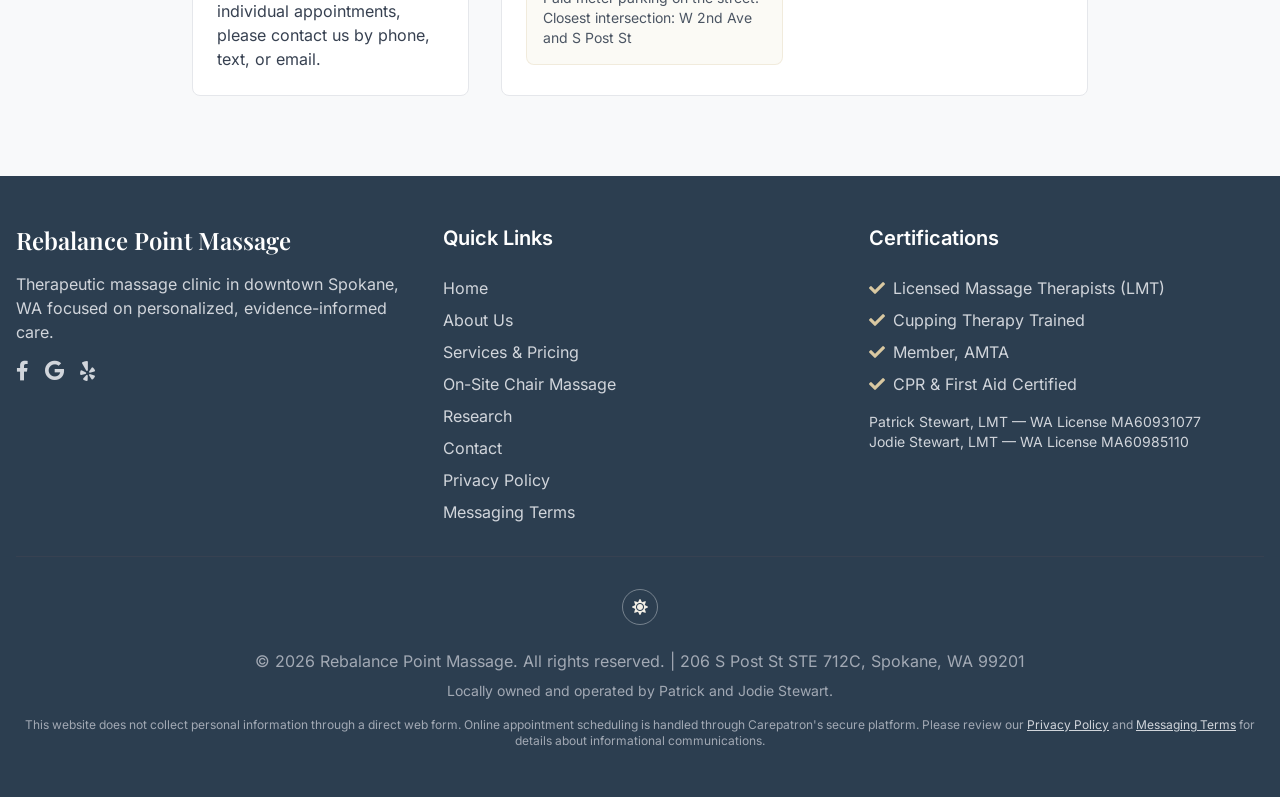
==== commit e9a826a9: "modified:   index.html 	modified:   privacy.html 	modified:   terms.html" ====
--- a/index.html
+++ b/index.html
@@ -170,7 +170,7 @@
                     <li><a href="#home" class="text-dark hover:text-primary font-medium transition duration-300"><i class="fas fa-home mr-2" aria-hidden="true"></i>Home</a></li>
                     <li><a href="#about" class="text-dark hover:text-primary font-medium transition duration-300"><i class="fas fa-user-friends mr-2" aria-hidden="true"></i>About</a></li>
                     <li><a href="#services" class="text-dark hover:text-primary font-medium transition duration-300"><i class="fas fa-spa mr-2" aria-hidden="true"></i>Services</a></li>
-                    <li><a href="#On-Site" class="text-dark hover:text-primary font-medium transition duration-300"><i class="fas fa-calendar-alt mr-2" aria-hidden="true"></i>On-Site</a></li>
+                    <li><a href="#Events" class="text-dark hover:text-primary font-medium transition duration-300"><i class="fas fa-calendar-alt mr-2" aria-hidden="true"></i>Events</a></li>
                     <li><a href="#research" class="text-dark hover:text-primary font-medium transition duration-300"><i class="fas fa-clipboard-check mr-2" aria-hidden="true"></i>Research</a></li>
                     <li><a href="#contact" class="text-dark hover:text-primary font-medium transition duration-300"><i class="fas fa-phone-alt mr-2" aria-hidden="true"></i>Contact</a></li>
                 </ul>
@@ -183,7 +183,7 @@
                     <li><a href="#home" class="block py-3 px-4 text-lg hover:bg-primary hover:bg-opacity-10 hover:text-primary rounded-lg transition duration-300"><i class="fas fa-home mr-2" aria-hidden="true"></i>Home</a></li>
                     <li><a href="#about" class="block py-3 px-4 text-lg hover:bg-primary hover:bg-opacity-10 hover:text-primary rounded-lg transition duration-300"><i class="fas fa-user-friends mr-2" aria-hidden="true"></i>About</a></li>
                     <li><a href="#services" class="block py-3 px-4 text-lg hover:bg-primary hover:bg-opacity-10 hover:text-primary rounded-lg transition duration-300"><i class="fas fa-spa mr-2" aria-hidden="true"></i>Services</a></li>
-                    <li><a href="#On-Site" class="block py-3 px-4 text-lg hover:bg-primary hover:bg-opacity-10 hover:text-primary rounded-lg transition duration-300"><i class="fas fa-calendar-alt mr-2" aria-hidden="true"></i>On-Site</a></li>
+                    <li><a href="#Events" class="block py-3 px-4 text-lg hover:bg-primary hover:bg-opacity-10 hover:text-primary rounded-lg transition duration-300"><i class="fas fa-calendar-alt mr-2" aria-hidden="true"></i>Events</a></li>
                     <li><a href="#research" class="block py-3 px-4 text-lg hover:bg-primary hover:bg-opacity-10 hover:text-primary rounded-lg transition duration-300"><i class="fas fa-clipboard-check mr-2" aria-hidden="true"></i>Research</a></li>
                     <li><a href="#contact" class="block py-3 px-4 text-lg hover:bg-primary hover:bg-opacity-10 hover:text-primary rounded-lg transition duration-300"><i class="fas fa-phone-alt mr-2" aria-hidden="true"></i>Contact</a></li>
                 </ul>
@@ -347,7 +347,7 @@
         </section>
 
         <!-- On-Site Chair Massage Section -->
-        <section id="On-Site" class="bg-primary bg-opacity-5 section-padding">
+        <section id="Events" class="bg-primary bg-opacity-5 section-padding">
             <div class="container mx-auto px-4">
                 <div class="text-center mb-12">
                     <h2 class="text-3xl md:text-4xl font-serif font-semibold text-primary mb-4">On-Site Chair Massage</h2>
@@ -642,7 +642,7 @@
                         <li><a href="#home" class="text-gray-300 hover:text-accent transition duration-300">Home</a></li>
                         <li><a href="#about" class="text-gray-300 hover:text-accent transition duration-300">About Us</a></li>
                         <li><a href="#services" class="text-gray-300 hover:text-accent transition duration-300">Services &amp; Pricing</a></li>
-                        <li><a href="#On-Site" class="text-gray-300 hover:text-accent transition duration-300">On-Site Chair Massage</a></li>
+                        <li><a href="#Events" class="text-gray-300 hover:text-accent transition duration-300">On-Site Chair Massage</a></li>
                         <li><a href="#research" class="text-gray-300 hover:text-accent transition duration-300">Research</a></li>
                         <li><a href="#contact" class="text-gray-300 hover:text-accent transition duration-300">Contact</a></li>
                         <li><a href="./privacy.html" class="text-gray-300 hover:text-accent transition duration-300">Privacy Policy</a></li>
